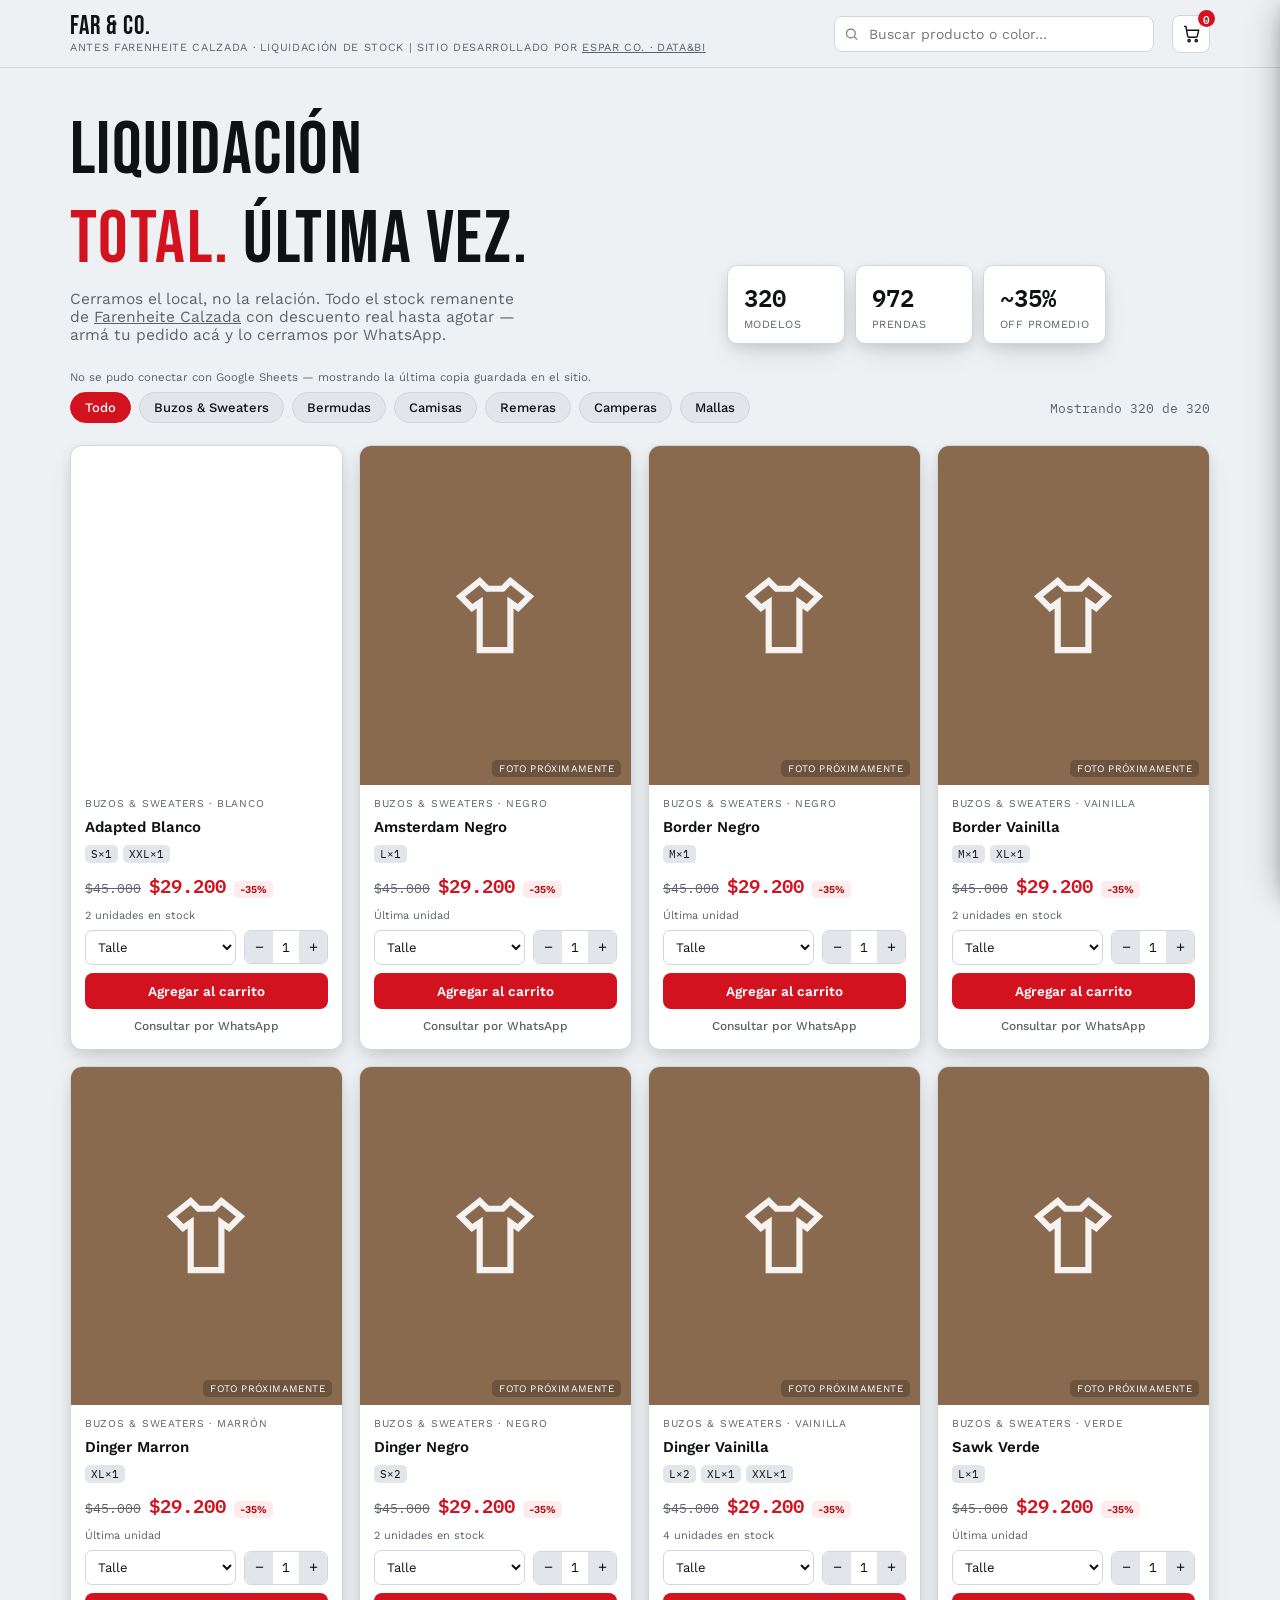
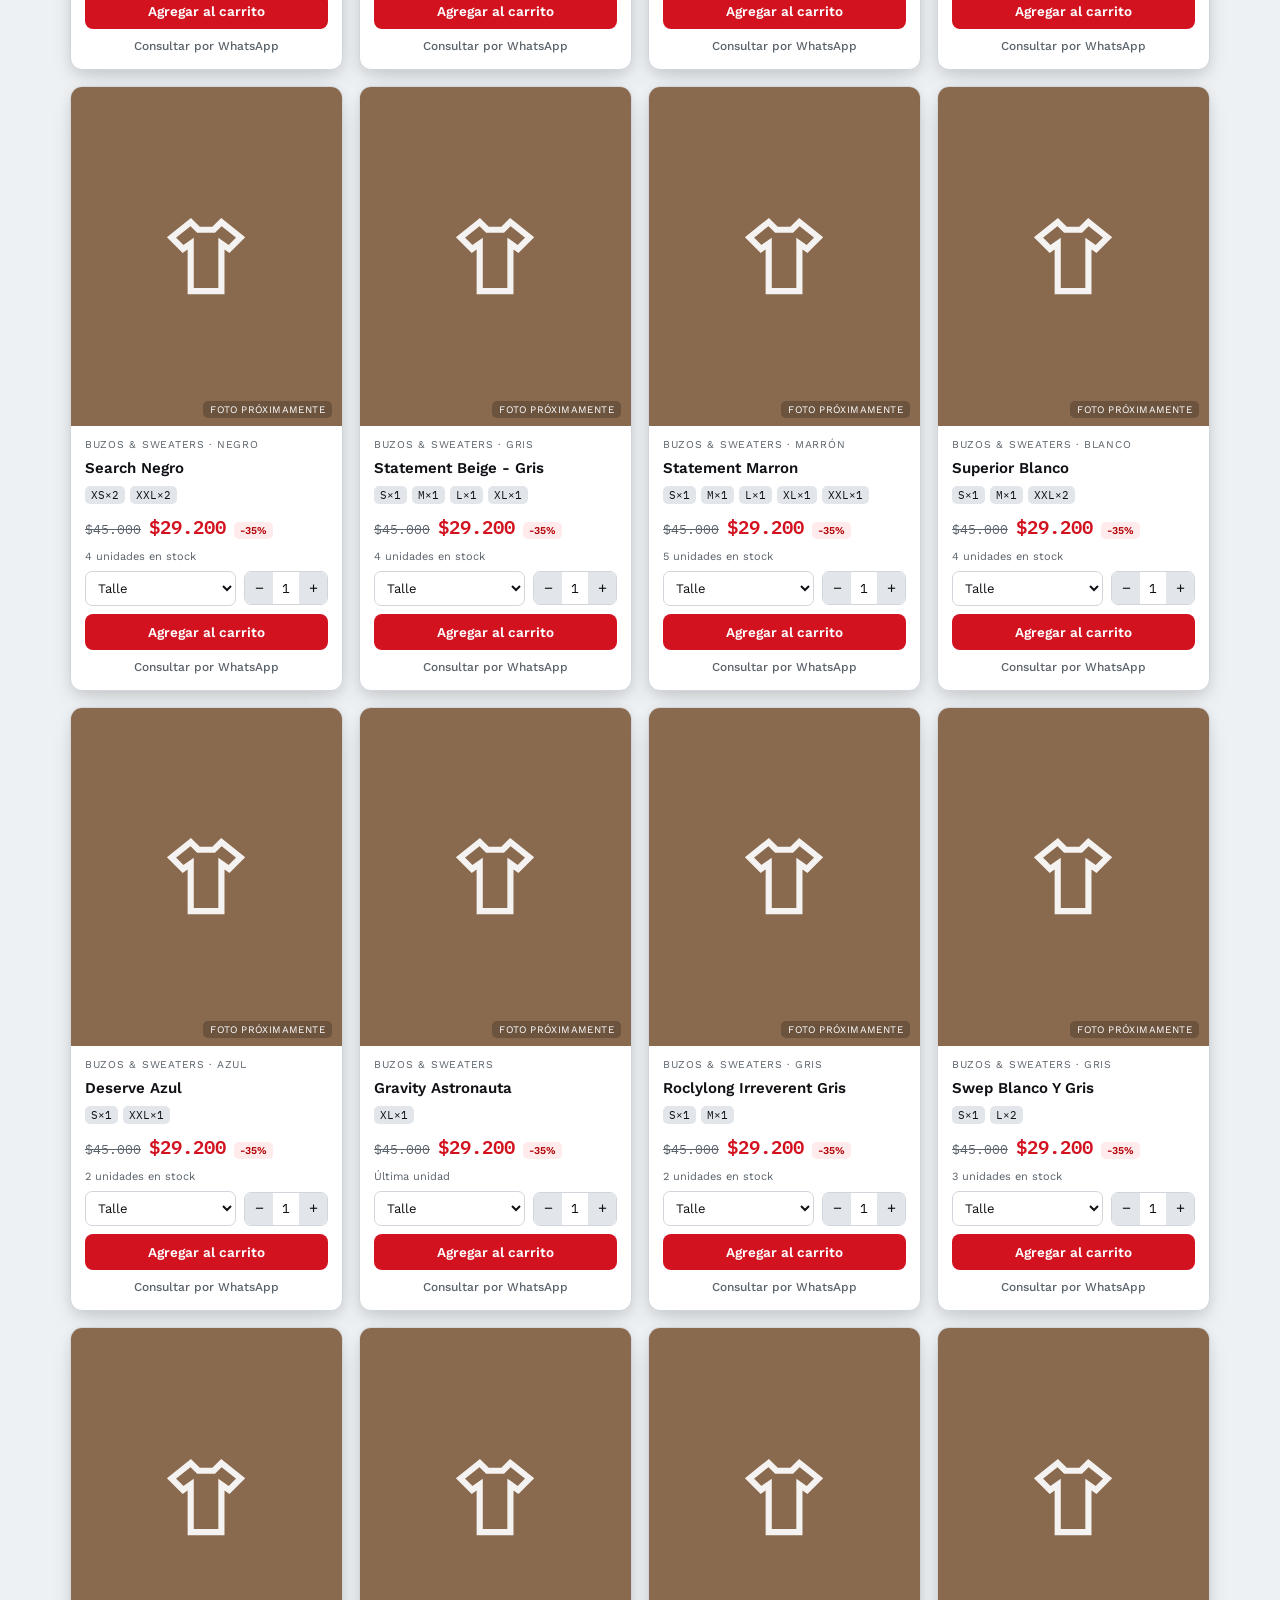
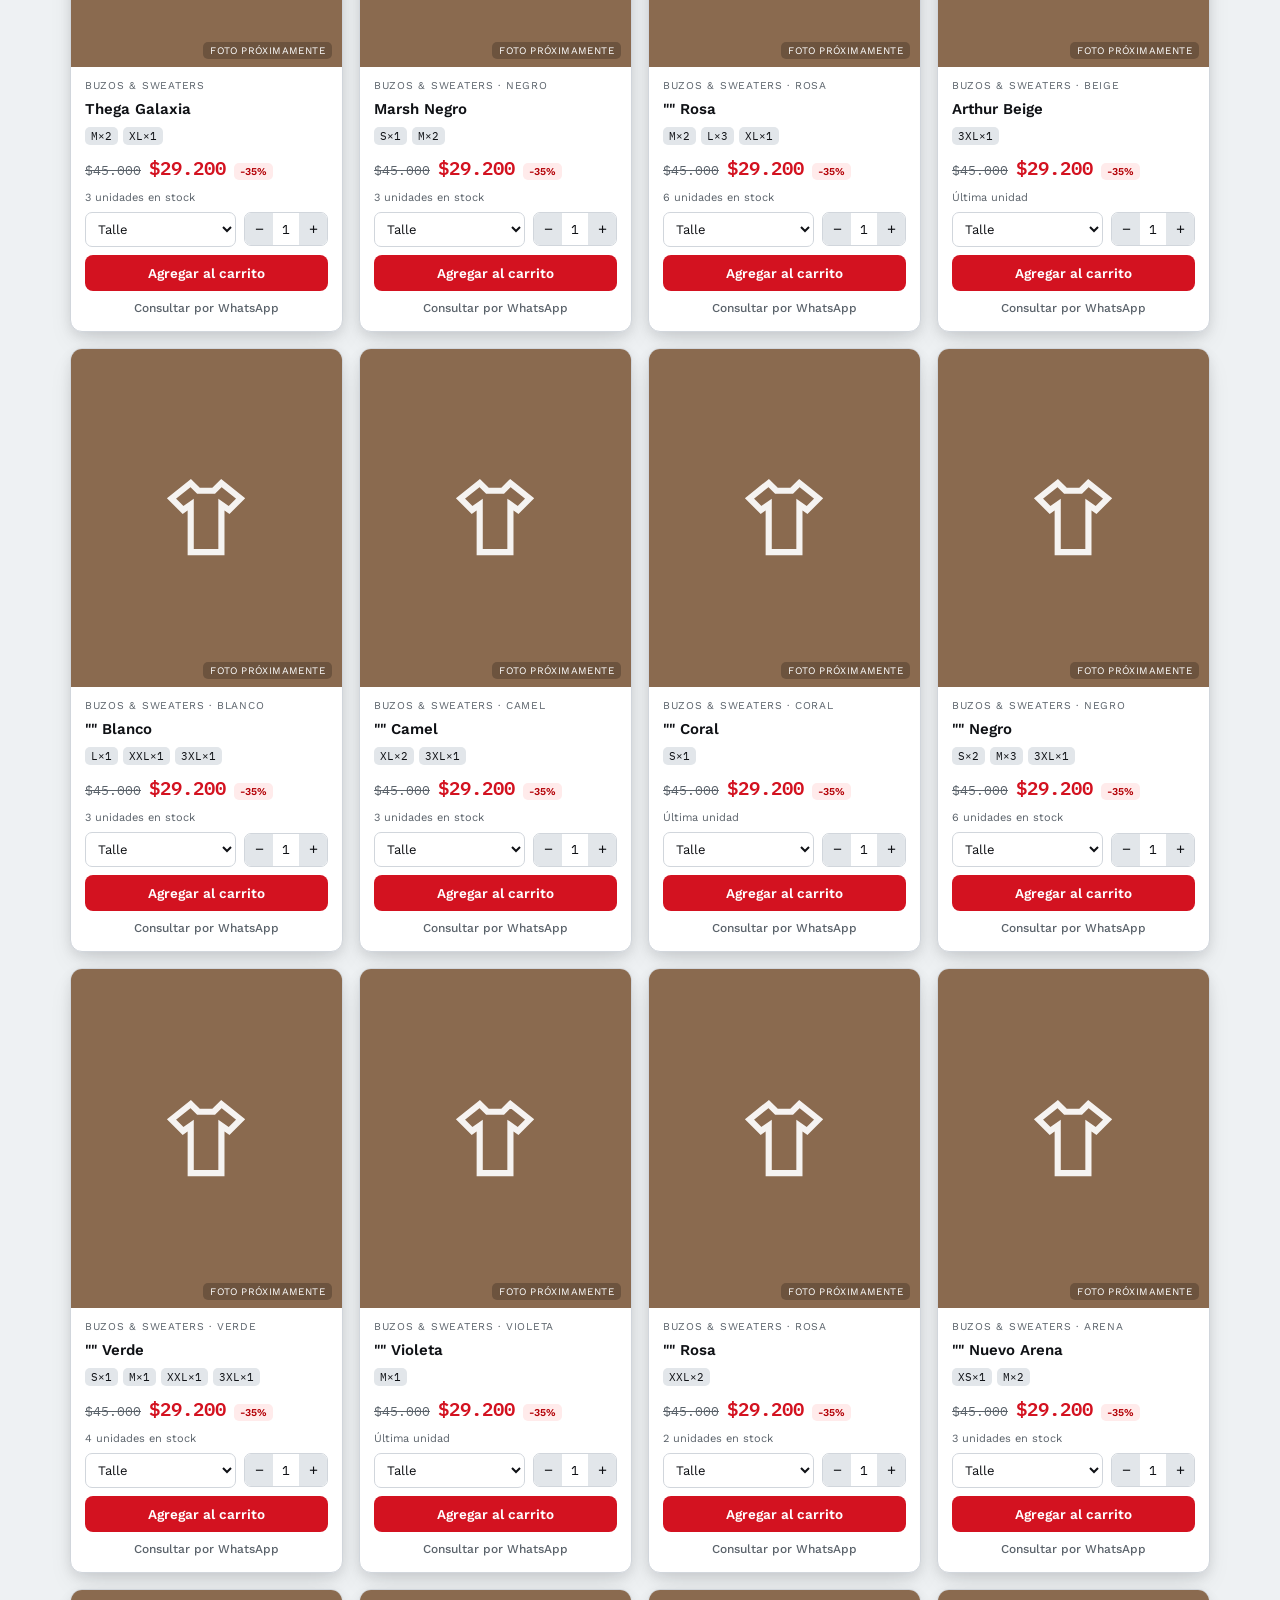
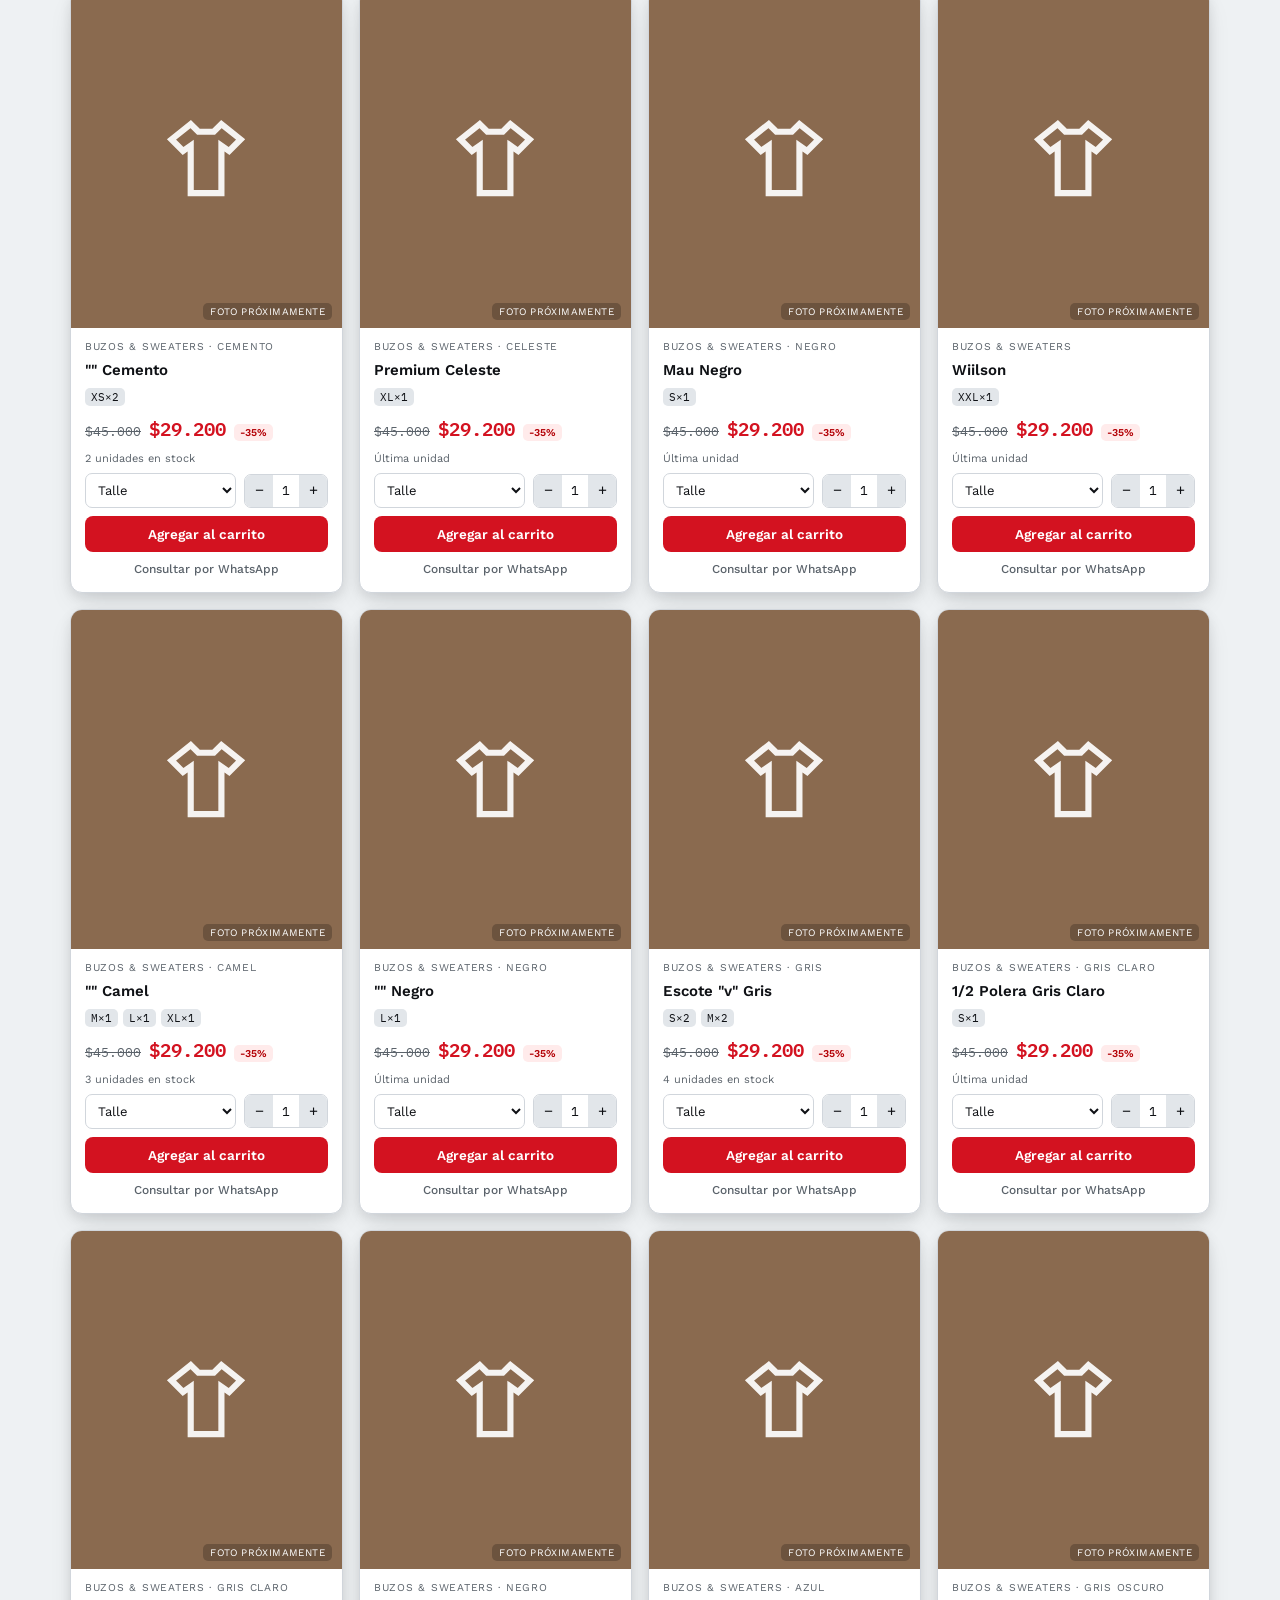
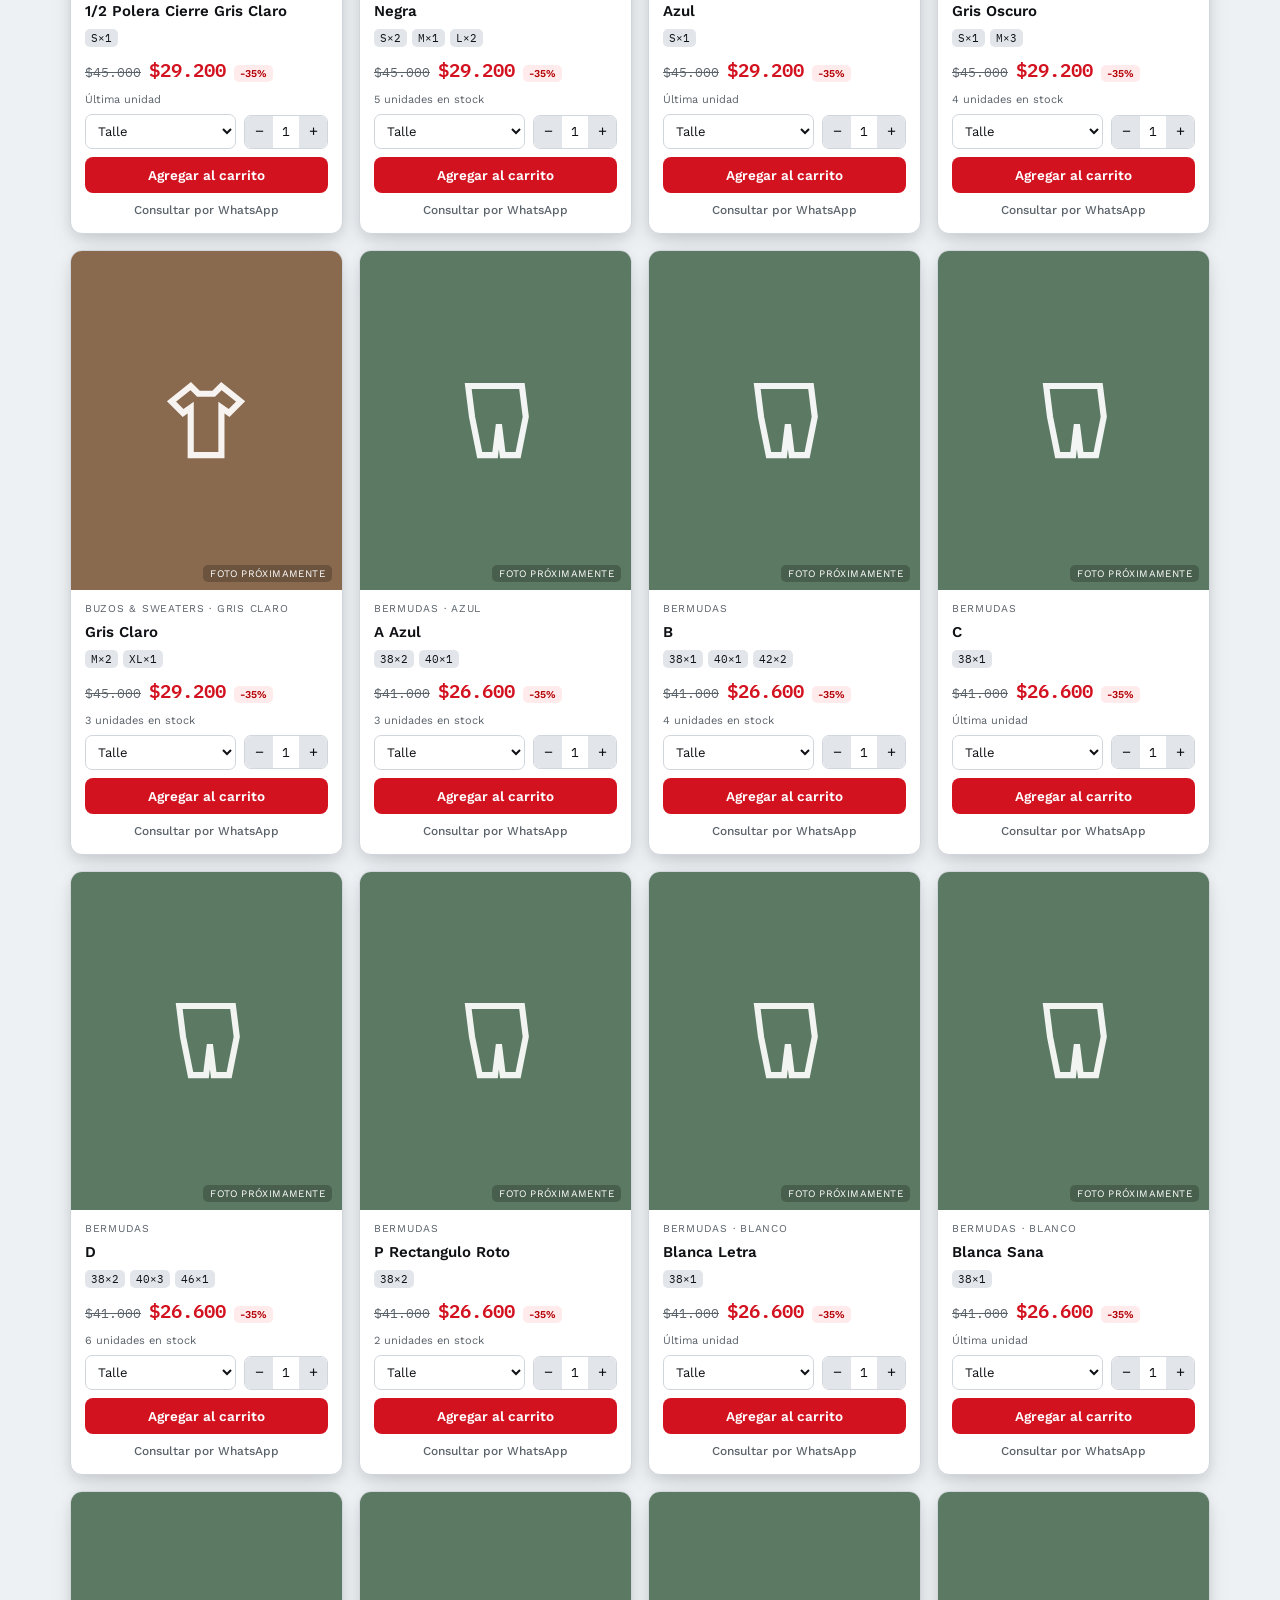
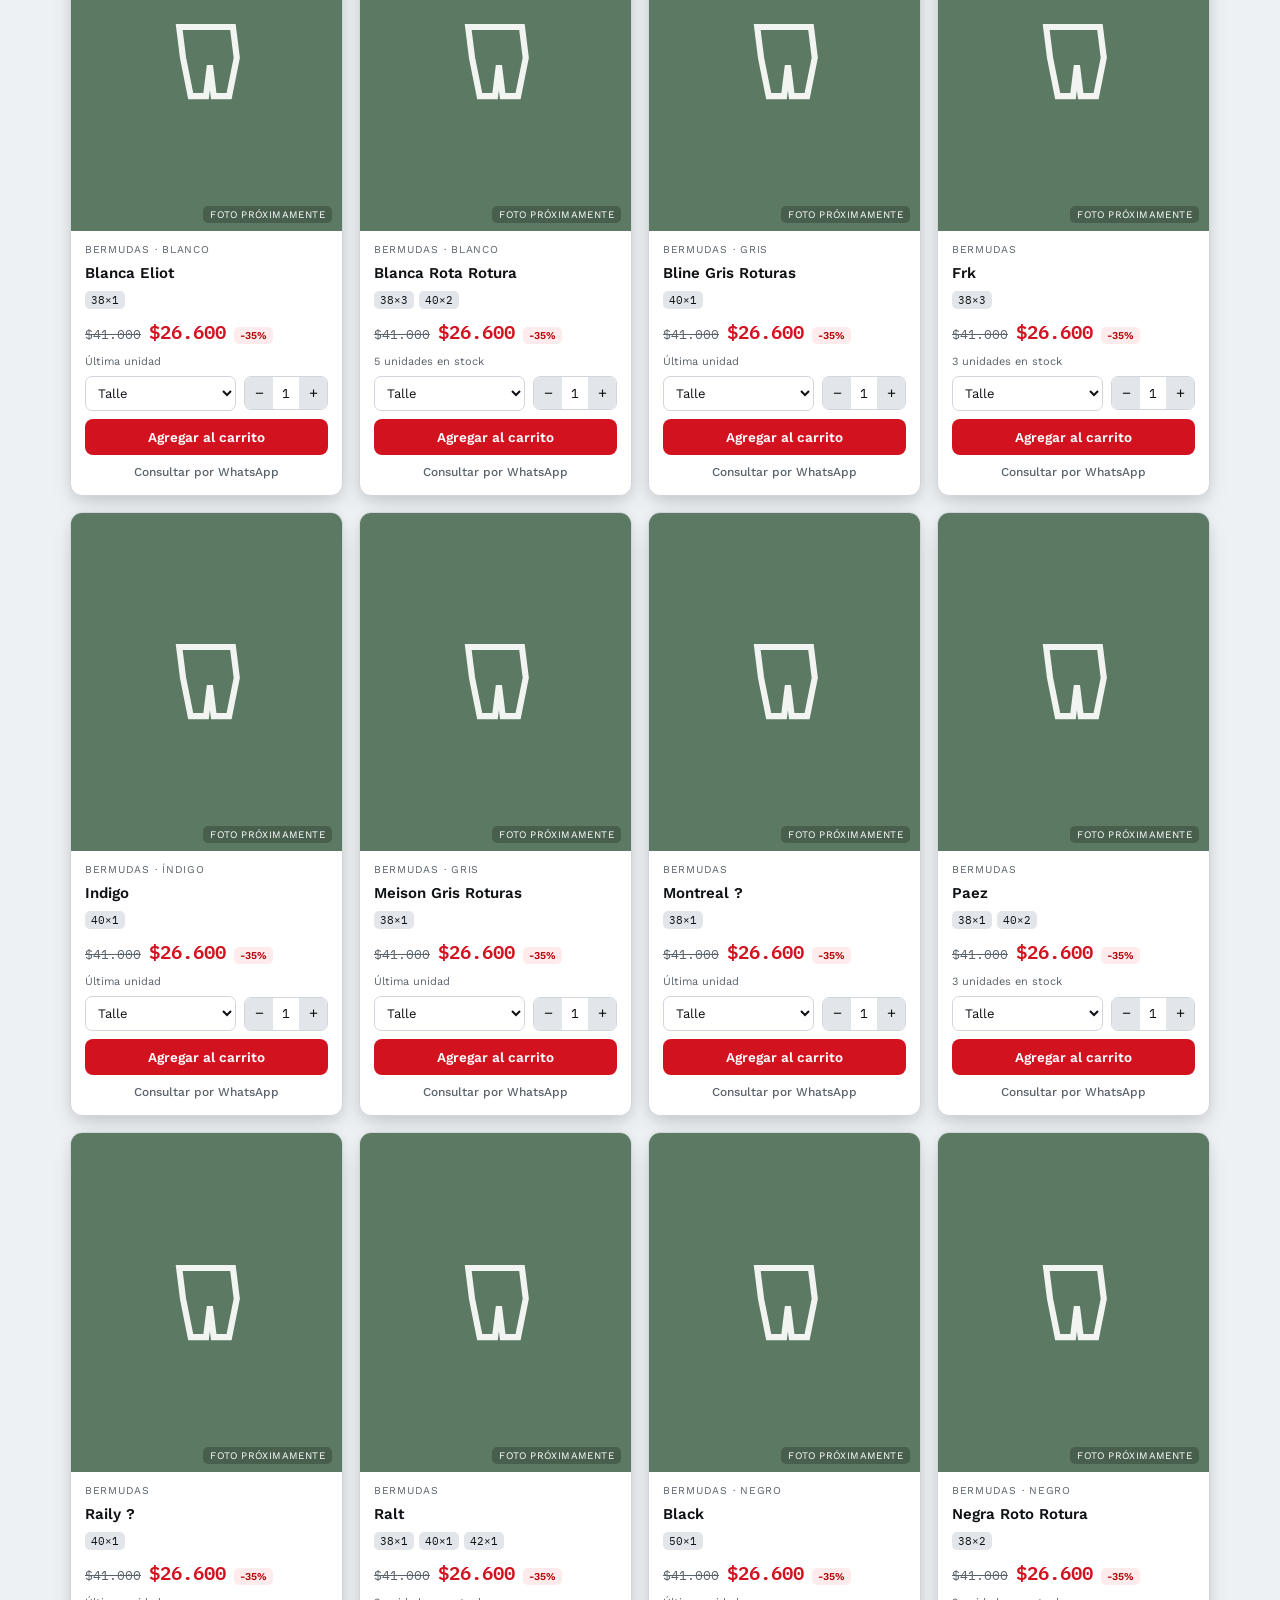
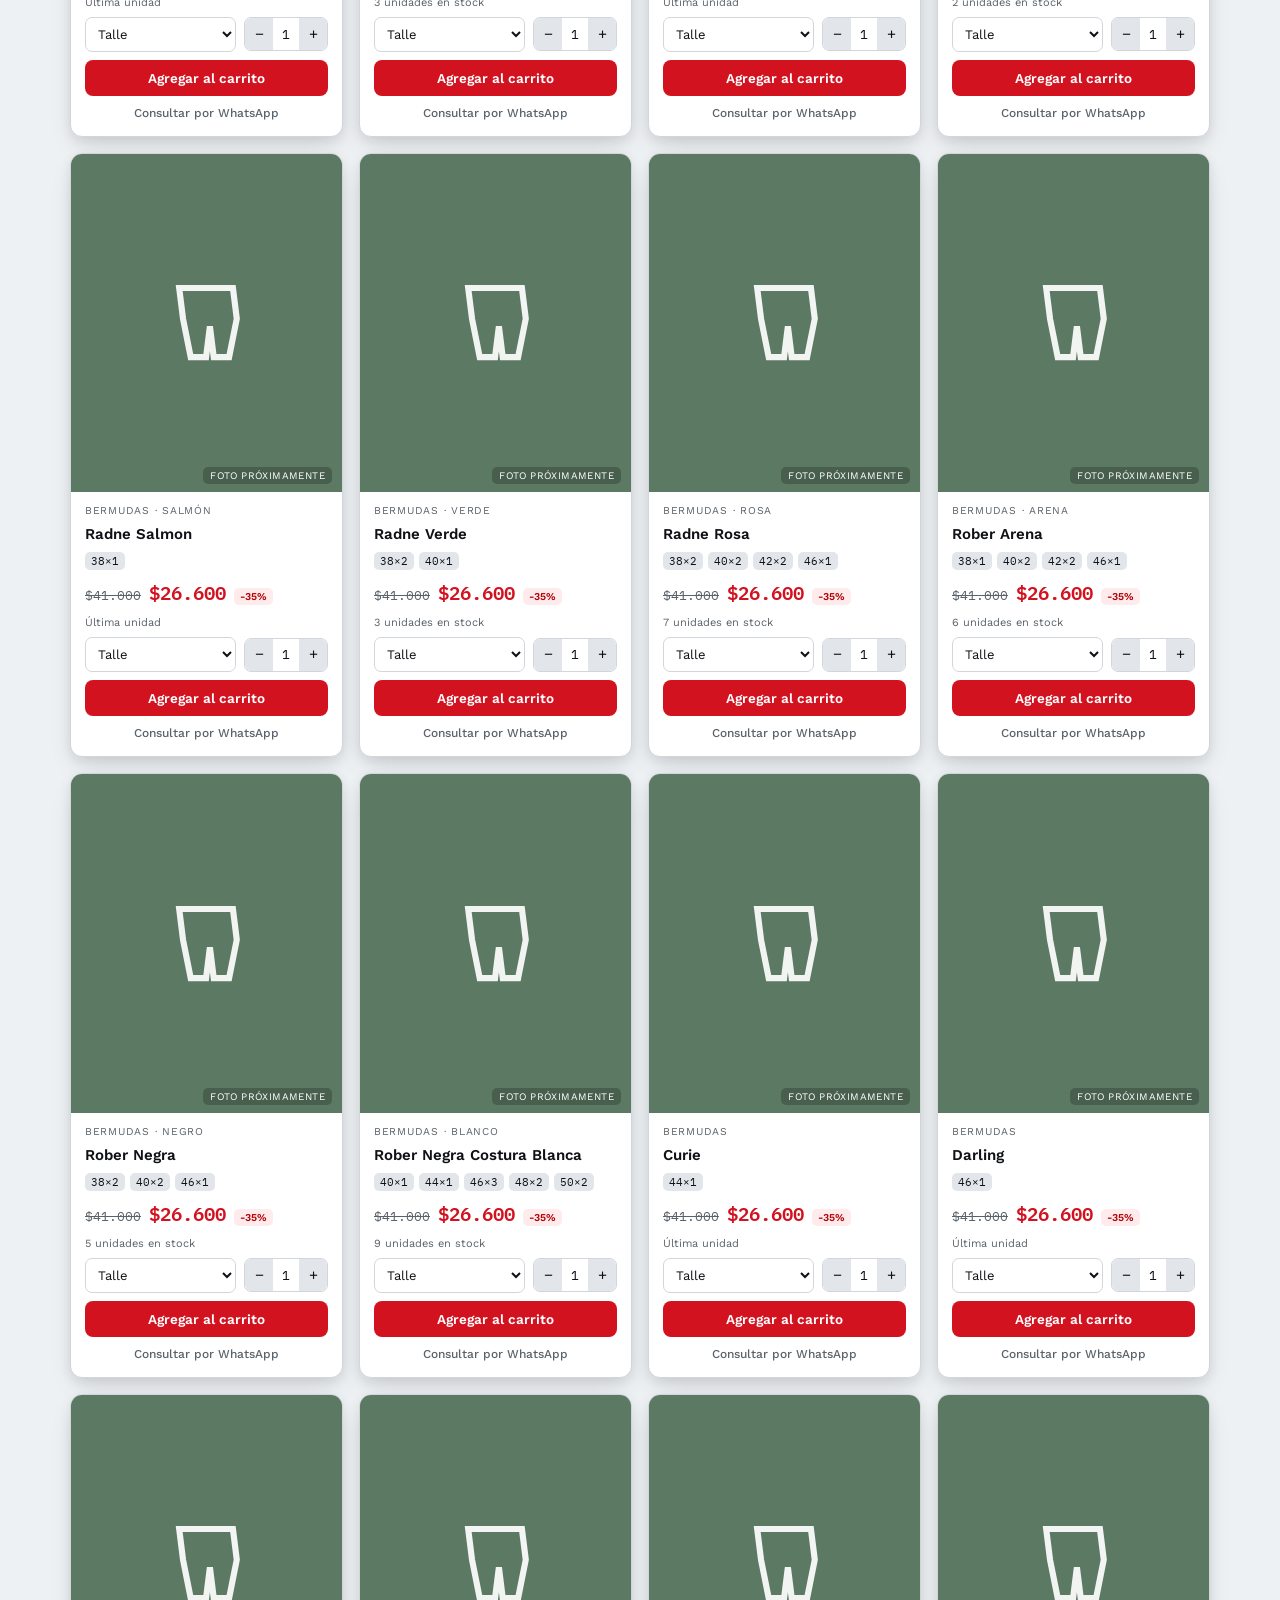
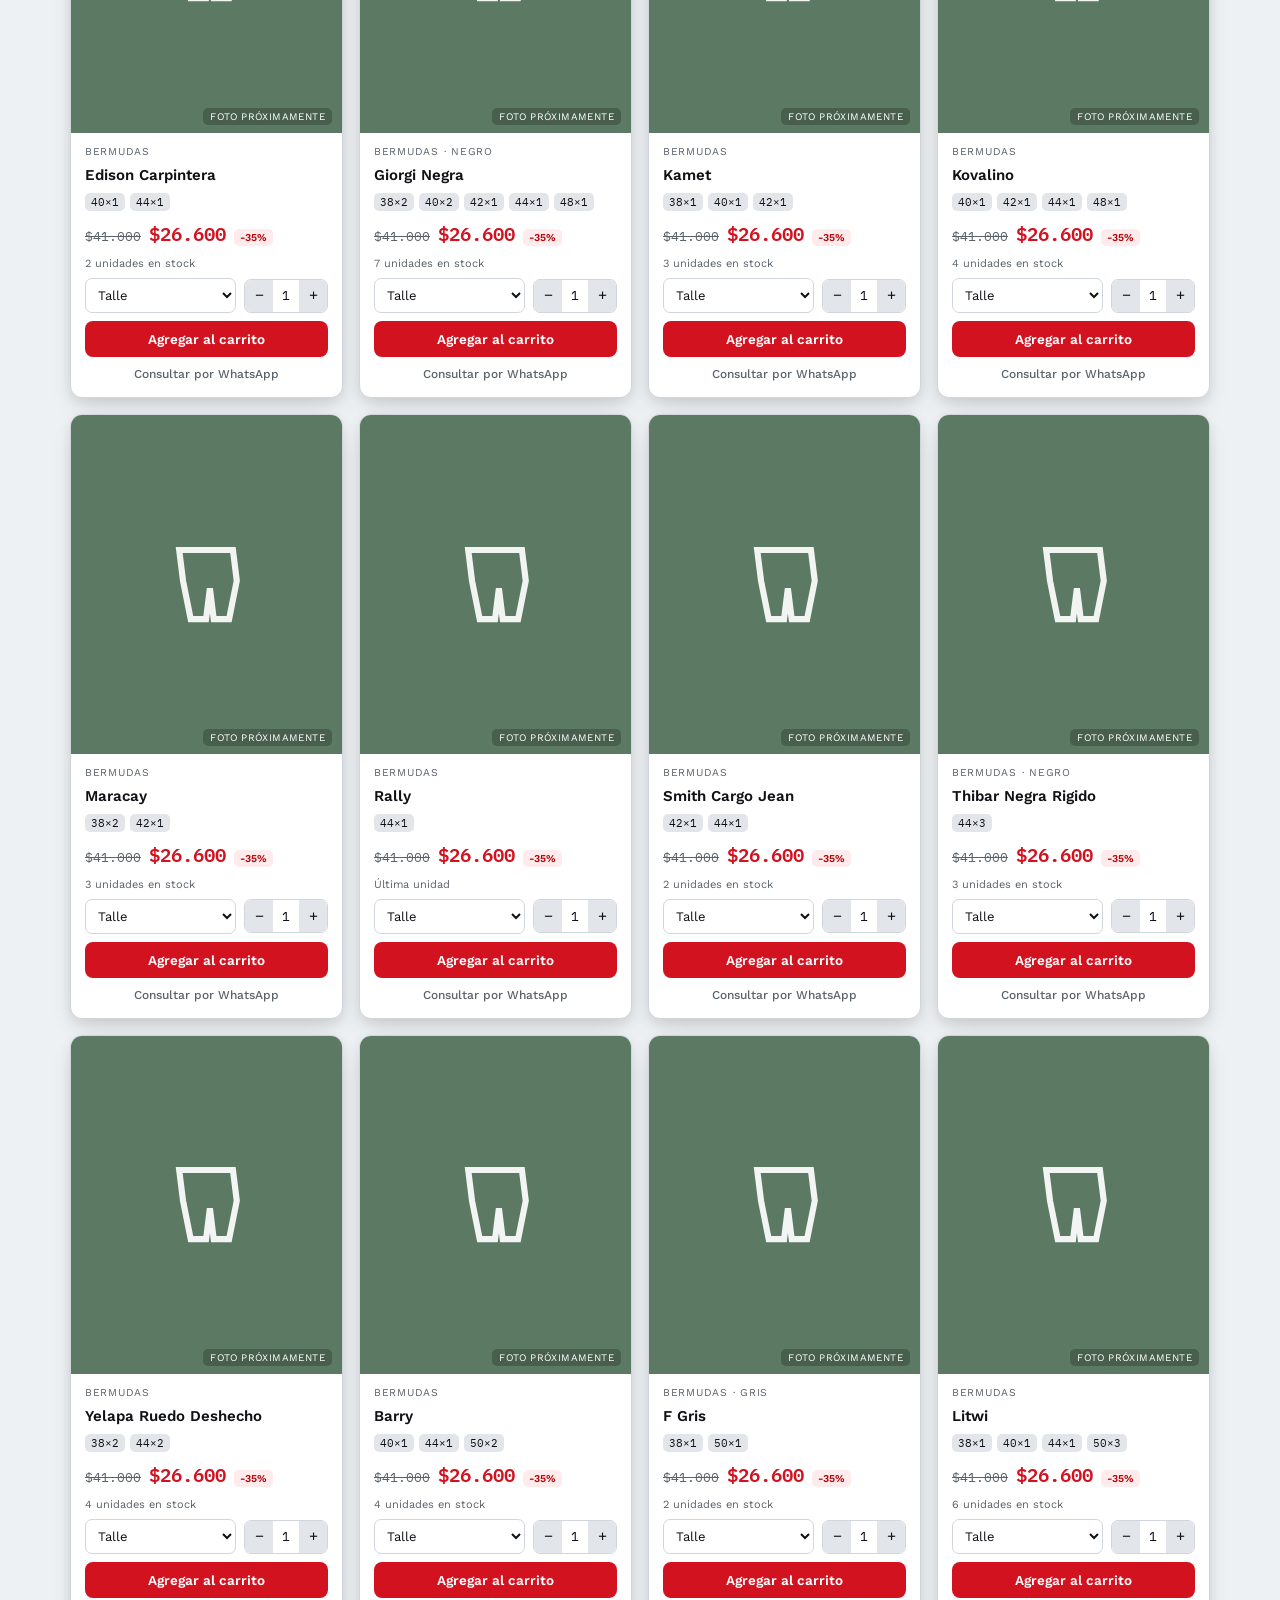
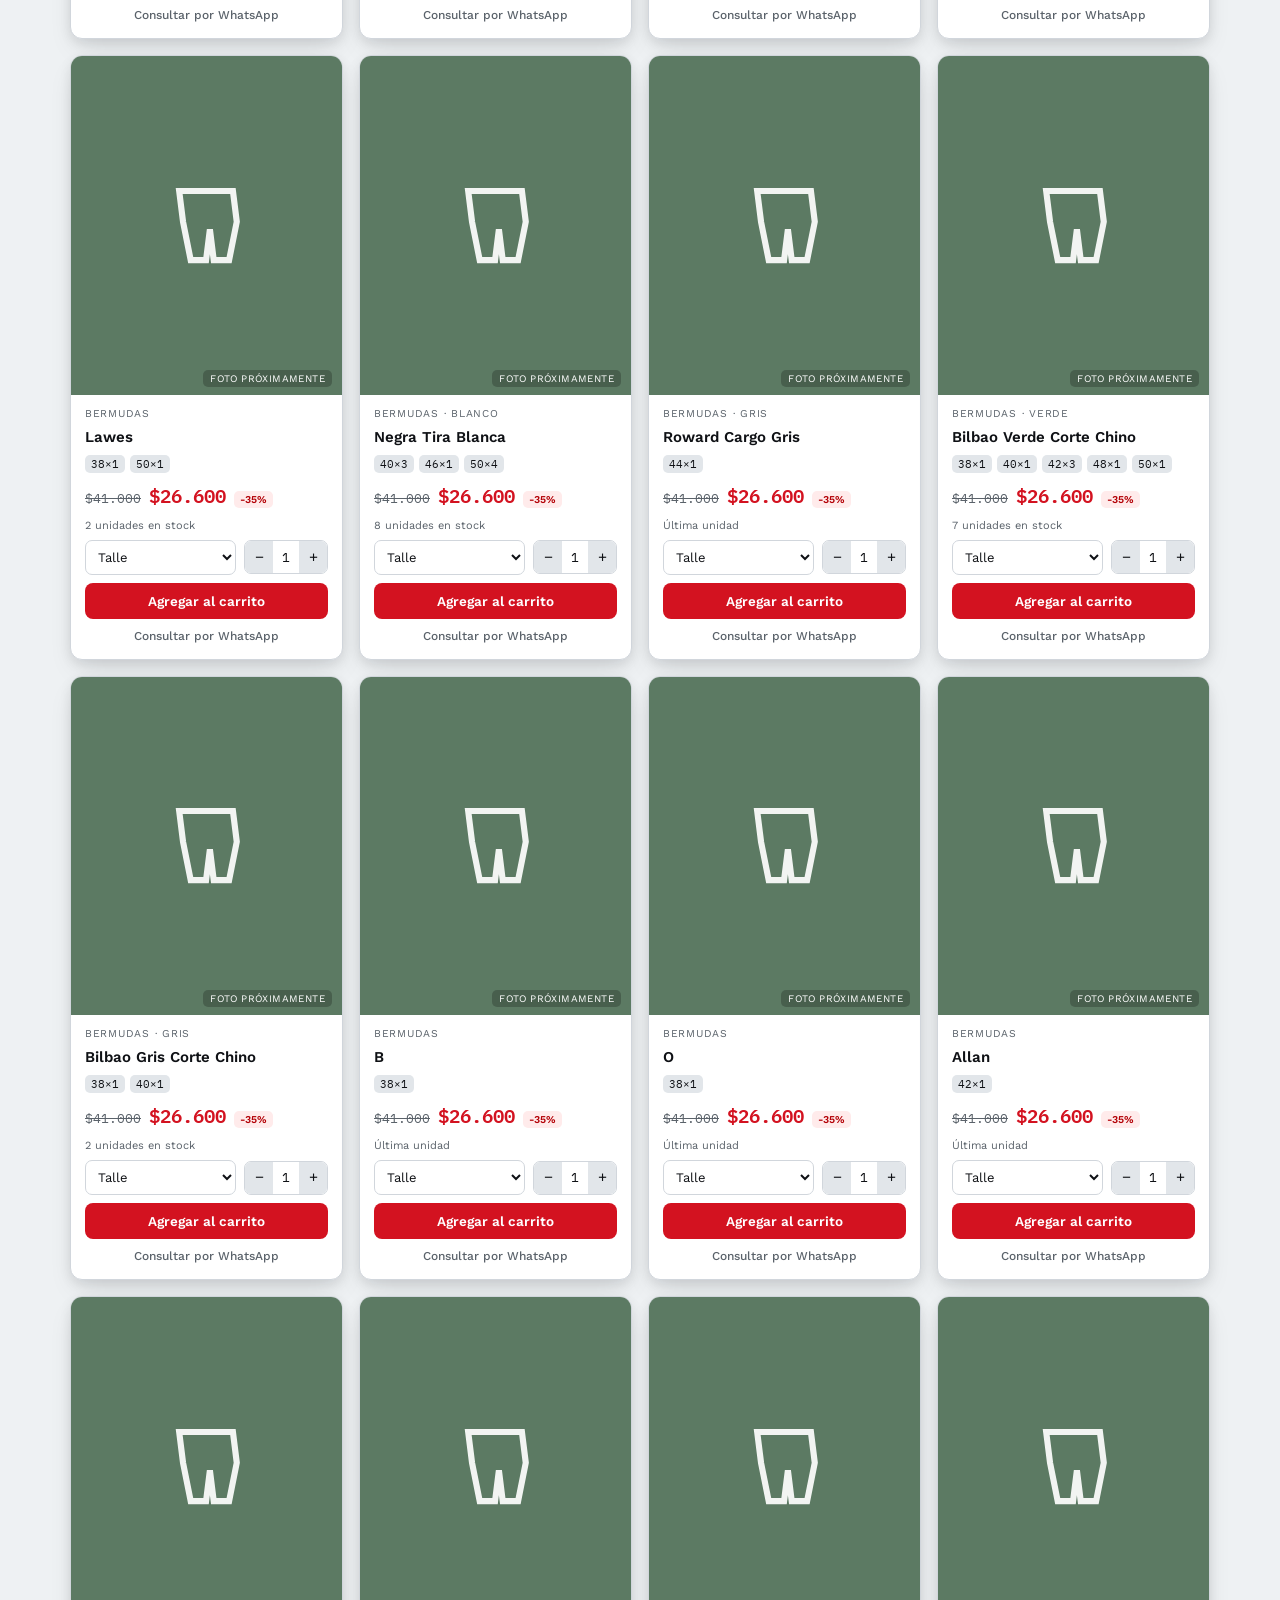
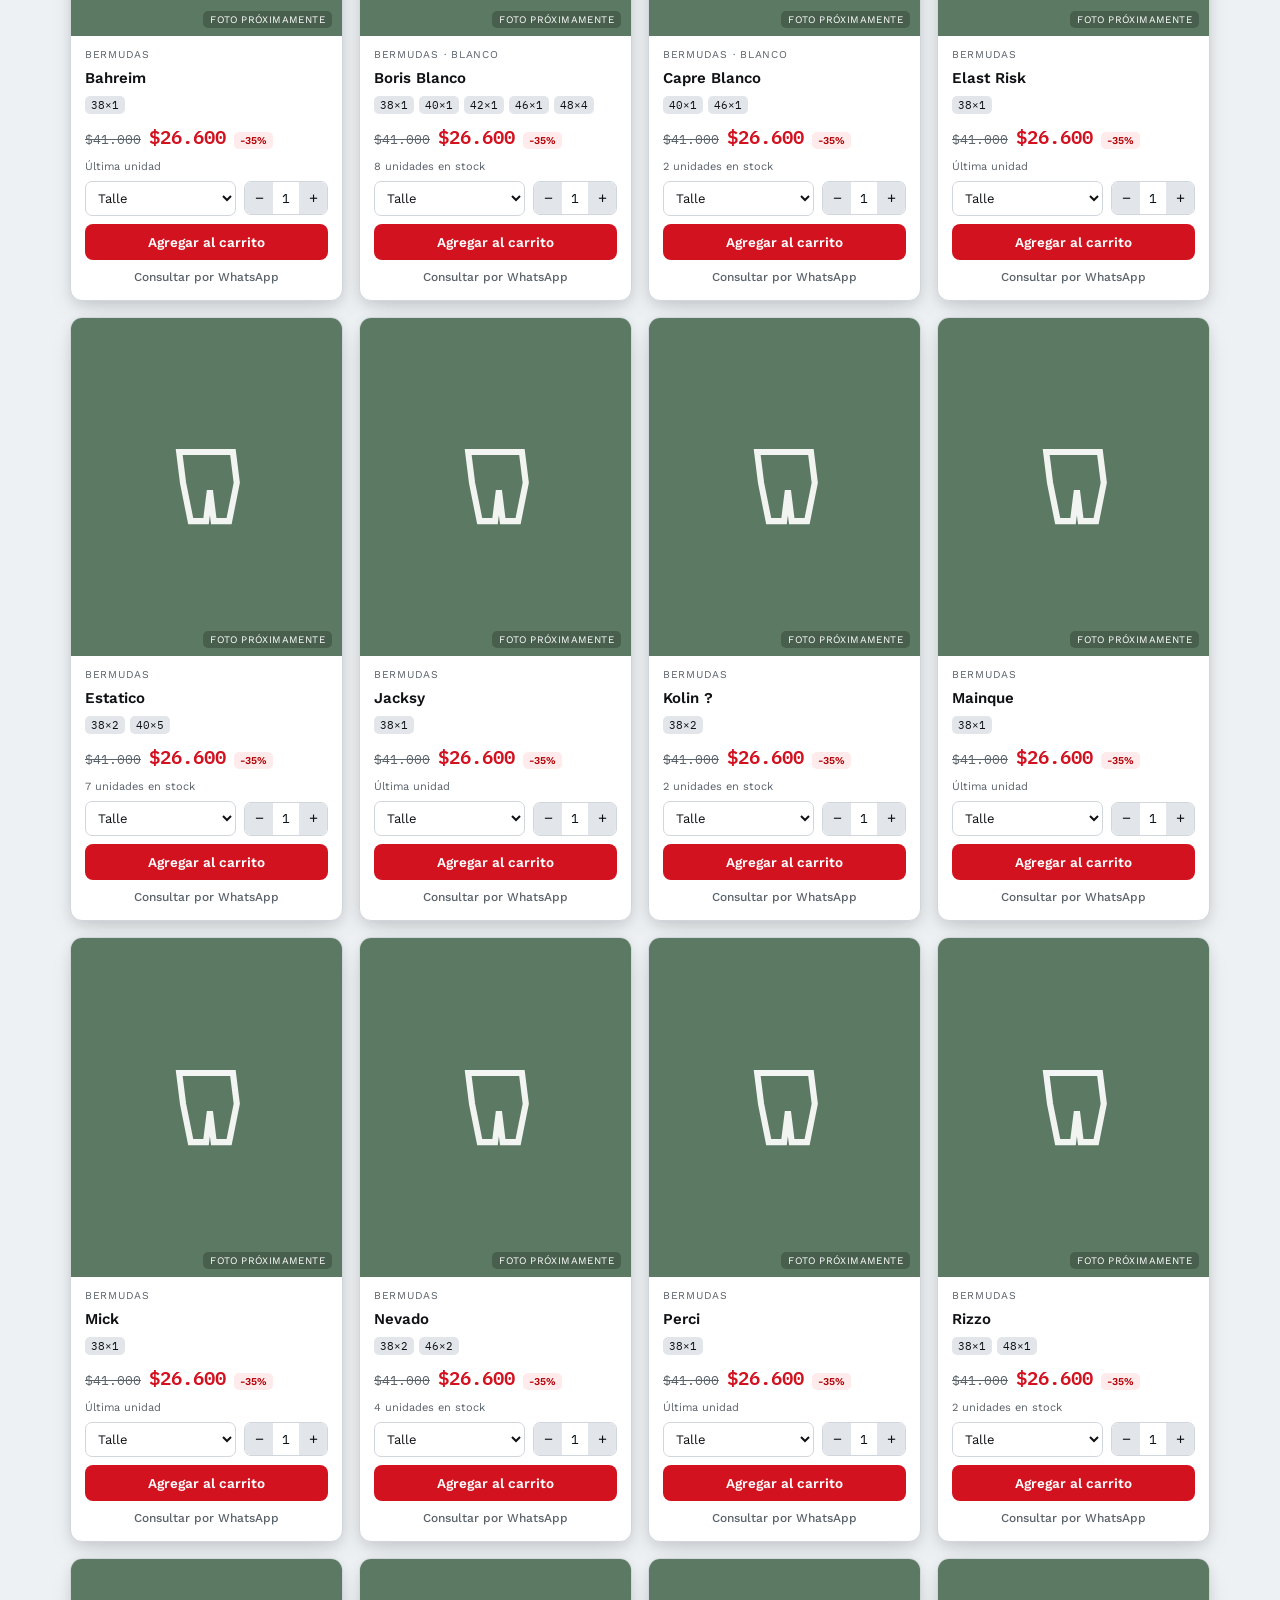
==== index.html @ 05cbe8bd "Update brand description in index.html" ====
<!doctype html>
<html lang="es">
<head>
<meta charset="UTF-8">
<meta name="viewport" content="width=device-width, initial-scale=1">
<title>Farenheite & Co. — Liquidación | Sitio desarrollado por <a href="https://esparco.com.ar" target="_blank" rel="noopener">Espar Co. — Data and Business Solutions</a></title>
<meta name="description" content="Catálogo de liquidación de stock ex Farenheite Calzada. Consultá por WhatsApp.">
<link rel="preconnect" href="https://fonts.googleapis.com">
<link rel="preconnect" href="https://fonts.gstatic.com" crossorigin>
<link href="https://fonts.googleapis.com/css2?family=Bebas+Neue&family=Work+Sans:wght@400;500;600;700&family=IBM+Plex+Mono:wght@400;500;600&display=swap" rel="stylesheet">
<link rel="stylesheet" href="styles.css">
</head>
<body>

<div class="topbar">
  <div class="topbar-inner">
    <div class="wordmark">
      <span class="brand">FAR &amp; CO.</span>
      <span class="sub">antes Farenheite Calzada · liquidación de stock | Sitio desarrollado por <a href="https://esparco.com.ar" target="_blank" rel="noopener">Espar Co. · Data&BI</a></span>
    </div>
    <div class="search">
      <svg width="15" height="15" viewBox="0 0 24 24" fill="none" stroke="currentColor" stroke-width="2"><circle cx="11" cy="11" r="7"/><line x1="21" y1="21" x2="16.65" y2="16.65"/></svg>
      <input id="searchInput" type="text" placeholder="Buscar producto o color…" autocomplete="off">
    </div>
    <button class="cart-btn" id="cartBtn" aria-label="Ver carrito" aria-haspopup="dialog">
      <svg width="19" height="19" viewBox="0 0 24 24" fill="none" stroke="currentColor" stroke-width="1.8"><circle cx="9" cy="21" r="1.4"/><circle cx="18" cy="21" r="1.4"/><path d="M2.5 3h2.4l2.2 12.1a2 2 0 0 0 2 1.6h8.3a2 2 0 0 0 2-1.6L21 8H6.2"/></svg>
      <span class="cart-count" id="cartCount" hidden>0</span>
    </button>
  </div>
</div>

<div class="hero">
  <div>
    <h1>Liquidación<br><span class="accent">total.</span> Última vez.</h1>
    <p>Cerramos el local, no la relación. Todo el stock remanente de <a href= "https://www.instagram.com/farenheite_calzada/">Farenheite Calzada</a> con descuento real hasta agotar — armá tu pedido acá y lo cerramos por WhatsApp.</p>
  </div>
  <div class="stat-row" id="statRow"></div>
</div>

<div class="filters" id="filterRow"></div>
<div class="submenu" id="submenu"></div>

<div class="grid" id="grid"></div>
<div class="empty" id="emptyState" style="display:none;">No encontramos productos con ese filtro. Probá con otra búsqueda o categoría.</div>

<footer>Far & Co. — ex Farenheite Calzada · <span id="ig">@farenheite_calzada</span> · Envío gratis a zona sur (Almirante Brown) en compras desde $100.000 · Precios y disponibilidad sujetos a stock real al momento de la consulta.</footer>

<div class="cart-overlay" id="cartOverlay"></div>
<aside class="cart-drawer" id="cartDrawer" role="dialog" aria-modal="true" aria-label="Carrito de compras">
  <div class="cart-header">
    <h2>Tu pedido<span class="cart-header-count" id="cartHeaderCount" hidden></span></h2>
    <button class="cart-close" id="cartClose" aria-label="Cerrar carrito">
      <svg width="18" height="18" viewBox="0 0 24 24" fill="none" stroke="currentColor" stroke-width="2"><line x1="5" y1="5" x2="19" y2="19"/><line x1="19" y1="5" x2="5" y2="19"/></svg>
    </button>
  </div>

  <div class="cart-body" id="cartBody">
    <div class="cart-empty" id="cartEmptyMsg">
      <svg width="38" height="38" viewBox="0 0 24 24" fill="none" stroke="currentColor" stroke-width="1.4"><circle cx="9" cy="21" r="1.4"/><circle cx="18" cy="21" r="1.4"/><path d="M2.5 3h2.4l2.2 12.1a2 2 0 0 0 2 1.6h8.3a2 2 0 0 0 2-1.6L21 8H6.2"/></svg>
      <p>Todavía no agregaste productos.<br>Elegí un talle en cualquier prenda y tocá "Agregar al carrito".</p>
    </div>
    <div class="cart-items" id="cartItems"></div>

    <div class="cart-ship" id="cartShipSection" hidden>
      <h3><svg width="15" height="15" viewBox="0 0 24 24" fill="none" stroke="currentColor" stroke-width="1.8"><path d="M3 7h11v9H3z"/><path d="M14 10h4l3 3v3h-7z"/><circle cx="7" cy="18" r="1.6"/><circle cx="17.5" cy="18" r="1.6"/></svg> Datos de envío</h3>
      <label class="cart-field">
        <span>Nombre y apellido</span>
        <input type="text" id="shipNombre" placeholder="Ej: Juana Pérez" autocomplete="name">
      </label>
      <label class="cart-field">
        <span>Teléfono de contacto</span>
        <input type="tel" id="shipTelefono" placeholder="Ej: 11 2233-4455" autocomplete="tel">
      </label>
      <label class="cart-field">
        <span>Calle y número</span>
        <input type="text" id="shipDireccion" placeholder="Ej: Av. Rivadavia 1234" autocomplete="street-address">
      </label>
      <label class="cart-field">
        <span>Localidad</span>
        <select id="shipLocalidad"></select>
      </label>
      <div class="ship-result" id="shipResult"></div>
    </div>
  </div>

  <div class="cart-footer" id="cartFooter" hidden>
    <div class="cart-totals">
      <div class="cart-total-row"><span>Subtotal</span><span id="cartSubtotal">$0</span></div>
      <div class="cart-total-row"><span>Envío</span><span id="cartShippingLine">A calcular</span></div>
      <div class="cart-total-row cart-total-final"><span>Total</span><span id="cartTotal">$0</span></div>
    </div>
    <p class="ship-disclaimer">Envío estimado según zona — el total final se confirma por WhatsApp antes de despachar.</p>
    <a class="wa-btn wa-btn-checkout" id="checkoutBtn" href="#" target="_blank" rel="noopener">
      <svg width="16" height="16" viewBox="0 0 32 32" fill="currentColor"><path d="M16.02 3C9.4 3 4.02 8.38 4.02 15c0 2.2.58 4.27 1.6 6.06L4 29l8.16-1.56A11.9 11.9 0 0 0 16.02 27C22.64 27 28 21.62 28 15S22.64 3 16.02 3Zm6.98 16.6c-.3.85-1.5 1.56-2.46 1.76-.66.14-1.5.25-4.36-.94-3.65-1.5-6-5.2-6.18-5.44-.18-.24-1.47-1.96-1.47-3.74 0-1.78.92-2.65 1.26-3.02.3-.33.66-.4.88-.4.22 0 .44 0 .63.01.2.01.47-.08.74.56.3.7 1 2.42 1.08 2.6.08.18.14.4.03.64-.1.24-.16.4-.32.6-.16.2-.34.45-.48.6-.16.18-.33.37-.14.7.18.33.82 1.36 1.77 2.2 1.22 1.08 2.24 1.42 2.58 1.58.34.16.53.14.73-.08.2-.22.85-1 1.08-1.34.22-.34.44-.28.74-.17.3.1 1.9.9 2.22 1.06.32.16.53.24.6.38.08.14.08.8-.22 1.64Z"/></svg>
      Finalizar pedido por WhatsApp
    </a>
  </div>
</aside>

<script src="products.fallback.js"></script>
<script src="app.js"></script>
</body>
</html>
---- styles.css ----
:root {
  /* Fondos y Superficies (Gris metálico muy claro / Blanco) */
  --bg: #eef1f3;              /* Fondo gris metálico claro y limpio */
  --surface: #ffffff;        /* Tarjetas en blanco para máximo contraste */
  --ink: #0f1115;            /* Texto en negro casi puro */
  --muted: #5a626a;          /* Texto secundario gris metálico medio */
  --line: #d1d6dc;           /* Bordes sutiles metálicos */

  /* Identidad & Botones (Rojo Farenheite) */
  --accent: #d31220;         /* Rojo Farenheite potente para comprar/consultar */
  --accent-ink: #ffffff;     /* Texto blanco sobre el rojo */

  /* Urgencia y Ofertas (Rojo Intenso / Destacado) */
  --urgency: #b30006;        /* Etiquetas de % OFF y Liquidación */
  --urgency-bg: #ffebeb;     /* Fondo suave para contrastar ofertas */

  /* Elementos secundarios */
  --chip-bg: #e2e6ea;        /* Filtros/categorías en gris acero */
  --shadow: 0 4px 12px rgba(15, 17, 21, 0.08), 0 12px 28px -8px rgba(15, 17, 21, 0.15);
}

/* MODO OSCURO (Estilo Farenheite Night / Urbano) */
@media (prefers-color-scheme: dark) {
  :root:not([data-theme="light"]) {
    --bg: #0b0d0e;           /* Negro carbón de fondo */
    --surface: #16191d;      /* Tarjetas en gris oscuro metálico */
    --ink: #f0f3f5;          /* Texto principal blanco brillante */
    --muted: #8b95a0;        /* Texto secundario gris frío */
    --line: #292f36;         /* Divisores metálicos oscuros */

    --accent: #e51d2c;       /* Rojo neón para resaltar en la oscuridad */
    --accent-ink: #ffffff;

    --urgency: #ff4d4d;
    --urgency-bg: #321013;   /* Fondo oscuro para etiquetas de oferta */

    --chip-bg: #21262d;      /* Filtros en gris acero oscuro */
    --shadow: 0 4px 16px rgba(0, 0, 0, 0.5);
  }
}

:root[data-theme="dark"] {
  --bg: #0b0d0e;
  --surface: #16191d;
  --ink: #f0f3f5;
  --muted: #8b95a0;
  --line: #292f36;

  --accent: #e51d2c;
  --accent-ink: #ffffff;

  --urgency: #ff4d4d;
  --urgency-bg: #321013;

  --chip-bg: #21262d;
  --shadow: 0 4px 16px rgba(0, 0, 0, 0.5);
}

*{box-sizing:border-box;}
html,body{margin:0;padding:0;}
body{
  background:var(--bg);
  color:var(--ink);
  font-family:'Work Sans', -apple-system, BlinkMacSystemFont, sans-serif;
  -webkit-font-smoothing:antialiased;
}
h1,h2,h3,.display{
  font-family:'Bebas Neue', 'Arial Narrow', sans-serif;
  letter-spacing:0.02em;
  text-wrap:balance;
  font-weight:400;
}
.mono{
  font-family:'IBM Plex Mono', ui-monospace, monospace;
  font-variant-numeric:tabular-nums;
}
a{color:inherit;}
button{font-family:inherit;}

/* ---------- top bar ---------- */
.topbar{
  position:sticky; top:0; z-index:20;
  background:var(--bg);
  border-bottom:1px solid var(--line);
  backdrop-filter: blur(6px);
}
.topbar-inner{
  max-width:1180px; margin:0 auto;
  padding:14px 20px;
  display:flex; align-items:center; gap:18px; flex-wrap:wrap;
}
.wordmark{
  display:flex; flex-direction:column; line-height:1; margin-right:auto;
}
.wordmark .brand{
  font-family:'Bebas Neue', sans-serif;
  font-size:26px; letter-spacing:0.04em;
}
.wordmark .sub{
  font-size:11px; color:var(--muted); letter-spacing:0.06em; text-transform:uppercase;
  margin-top:2px;
}
.search{
  flex:1 1 220px; max-width:320px;
  position:relative;
}
.search input{
  width:100%;
  background:var(--surface);
  border:1px solid var(--line);
  color:var(--ink);
  border-radius:8px;
  padding:9px 12px 9px 34px;
  font-size:14px;
  font-family:inherit;
}
.search input:focus{outline:2px solid var(--accent); outline-offset:1px;}
.search svg{position:absolute; left:10px; top:50%; transform:translateY(-50%); opacity:0.55;}

/* ---------- botón carrito ---------- */
.cart-btn{
  position:relative;
  display:flex; align-items:center; justify-content:center;
  width:38px; height:38px; flex:none;
  background:var(--surface);
  border:1px solid var(--line);
  border-radius:8px;
  color:var(--ink);
  cursor:pointer;
  transition:border-color 0.15s;
}
.cart-btn:hover{border-color:var(--accent);}
.cart-btn:focus-visible{outline:2px solid var(--accent); outline-offset:2px;}
.cart-count{
  position:absolute; top:-6px; right:-6px;
  background:var(--accent); color:var(--accent-ink);
  font-family:'IBM Plex Mono', monospace;
  font-size:10.5px; font-weight:600;
  min-width:17px; height:17px;
  border-radius:999px;
  display:flex; align-items:center; justify-content:center;
  padding:0 3px;
}

/* ---------- hero ---------- */
.hero{
  max-width:1180px; margin:0 auto;
  padding:38px 20px 26px;
  display:grid; grid-template-columns: 1.3fr 1fr; gap:28px; align-items:end;
}
@media (max-width:760px){ .hero{grid-template-columns:1fr; gap:18px;} }
.hero h1{
  font-size:clamp(40px, 7vw, 74px);
  margin:0 0 6px;
}
.hero h1 .accent{color:var(--accent);}
.hero p{
  color:var(--muted); font-size:15.5px; max-width:46ch; margin:0;
}
.stat-row{
  display:flex; gap:10px; flex-wrap:wrap;
}
.stat{
  background:var(--surface);
  border:1px solid var(--line);
  border-radius:10px;
  padding:12px 16px;
  box-shadow:var(--shadow);
  min-width:118px;
}
.stat .num{
  font-family:'IBM Plex Mono', monospace;
  font-size:24px; font-weight:600;
}
.stat .lbl{
  font-size:11px; color:var(--muted); text-transform:uppercase; letter-spacing:0.05em; margin-top:2px;
}

/* ---------- filters ---------- */
.filters{
  max-width:1180px; margin:0 auto;
  padding:0 20px 18px;
  display:flex; gap:8px; flex-wrap:wrap; align-items:center;
}
.chip{
  border:1px solid var(--line);
  background:var(--chip-bg);
  color:var(--ink);
  border-radius:999px;
  padding:7px 14px;
  font-size:13px; font-weight:500;
  cursor:pointer;
  transition:background 0.15s, color 0.15s, border-color 0.15s;
}
.chip:hover{border-color:var(--accent);}
.chip.active{
  background:var(--accent); color:var(--accent-ink); border-color:var(--accent);
}
.chip:focus-visible{outline:2px solid var(--accent); outline-offset:2px;}
.count{
  margin-left:auto; font-size:12.5px; color:var(--muted);
  font-family:'IBM Plex Mono', monospace;
}

/* ---------- submenú (talle / color) ---------- */
.submenu{
  max-width:1180px; margin:0 auto;
  padding:0 20px 18px;
  display:flex; flex-direction:column; gap:10px;
}
.submenu[hidden]{display:none;}
.submenu-row{
  display:flex; align-items:center; gap:10px; flex-wrap:wrap;
}
.submenu-label{
  font-size:11px; text-transform:uppercase; letter-spacing:0.06em;
  color:var(--muted); font-weight:600; flex:none; min-width:44px;
}
.submenu-chips{
  display:flex; gap:6px; flex-wrap:wrap;
}
.chip-sm{
  padding:5px 11px; font-size:12px;
}

/* ---------- grid ---------- */
.grid{
  max-width:1180px; margin:0 auto;
  padding:4px 20px 60px;
  display:grid;
  grid-template-columns:repeat(auto-fill, minmax(236px, 1fr));
  gap:16px;
}
.card{
  background:var(--surface);
  border:1px solid var(--line);
  border-radius:12px;
  overflow:hidden;
  display:flex; flex-direction:column;
  box-shadow:var(--shadow);
}
.swatch{
  aspect-ratio:4/5;
  display:flex; align-items:center; justify-content:center;
  position:relative;
  overflow:hidden;
  color:var(--accent-ink);
}
.swatch .layer{
  position:absolute; inset:0;
  display:flex; align-items:center; justify-content:center;
  background-size:cover; background-position:center;
  transition:opacity 0.32s ease, transform 0.32s ease;
}
.swatch .layer.alt{ opacity:0; }
.card:hover .swatch .layer.alt{ opacity:1; }
.card:hover .swatch .layer.primary.has-alt{ opacity:0; }
.card:hover .swatch .layer.primary:not(.has-alt){ transform:scale(1.045); }
.swatch svg{width:34%; height:34%; opacity:0.92;}
.swatch .ph-label{
  position:absolute; bottom:8px; right:10px;
  font-size:10px; letter-spacing:0.04em; text-transform:uppercase;
  background:rgba(0,0,0,0.22); color:#fff;
  padding:3px 7px; border-radius:5px;
  z-index:2;
}
.card-body{
  padding:12px 14px 14px;
  display:flex; flex-direction:column; gap:8px; flex:1;
}
.card-cat{
  font-size:10.5px; text-transform:uppercase; letter-spacing:0.07em; color:var(--muted);
}
.card-name{
  font-size:15px; font-weight:600; line-height:1.25;
}
.talles{
  display:flex; flex-wrap:wrap; gap:5px;
}
.talle{
  font-family:'IBM Plex Mono', monospace;
  font-size:10.5px;
  background:var(--chip-bg);
  border-radius:5px;
  padding:2px 6px;
  color:var(--ink);
}
.price-row{
  margin-top:auto;
  display:flex; align-items:baseline; gap:8px; flex-wrap:wrap;
}
.price-orig{
  font-family:'IBM Plex Mono', monospace;
  font-size:12.5px; color:var(--muted); text-decoration:line-through;
}
.price-liq{
  font-family:'IBM Plex Mono', monospace;
  font-size:19px; font-weight:600; color:var(--accent);
}
.off-badge{
  font-size:10.5px; font-weight:600; color:var(--urgency);
  background:var(--urgency-bg);
  padding:2px 6px; border-radius:5px;
}
.stock-note{
  font-size:11px; color:var(--muted);
}
.wa-btn{
  display:flex; align-items:center; justify-content:center; gap:7px;
  background:var(--ink); color:var(--bg);
  border:none; border-radius:8px;
  padding:10px 12px;
  font-size:13.5px; font-weight:600;
  text-decoration:none;
  cursor:pointer;
  transition:opacity 0.15s, transform 0.1s;
}
.wa-btn:hover{opacity:0.88;}
.wa-btn:active{transform:scale(0.98);}
.wa-btn:focus-visible{outline:2px solid var(--accent); outline-offset:2px;}
.wa-btn svg{width:15px; height:15px; flex:none;}

/* ---------- controles de compra en la tarjeta ---------- */
.card-controls{
  display:flex; align-items:center; gap:8px;
}
.talle-select{
  flex:1 1 auto; min-width:0;
  background:var(--surface);
  color:var(--ink);
  border:1px solid var(--line);
  border-radius:7px;
  padding:8px 8px;
  font-size:13px; font-family:inherit;
}
.talle-select:focus-visible{outline:2px solid var(--accent); outline-offset:1px;}
.talle-select.input-error{
  border-color:var(--urgency); animation: shake-error 0.3s;
}
@keyframes shake-error{
  0%,100%{transform:translateX(0);} 25%{transform:translateX(-3px);} 75%{transform:translateX(3px);}
}
.qty-stepper{
  display:flex; align-items:center; gap:0;
  border:1px solid var(--line); border-radius:7px;
  flex:none; overflow:hidden;
}
.qty-stepper .qty-btn{
  width:28px; height:32px;
  border:none; background:var(--chip-bg); color:var(--ink);
  font-size:15px; line-height:1; cursor:pointer;
}
.qty-stepper .qty-btn:hover{background:var(--accent); color:var(--accent-ink);}
.qty-stepper .qty-value{
  width:26px; text-align:center;
  font-family:'IBM Plex Mono', monospace; font-size:13px;
}
.qty-stepper.small .qty-btn{width:22px; height:24px; font-size:13px;}
.qty-stepper.small .qty-value{width:20px; font-size:11.5px;}
.add-cart-btn{
  width:100%;
  background:var(--accent); color:var(--accent-ink);
  border:none; border-radius:8px;
  padding:10px 12px;
  font-size:13.5px; font-weight:600;
  cursor:pointer;
  transition:opacity 0.15s, transform 0.1s;
}
.add-cart-btn:hover{opacity:0.9;}
.add-cart-btn:active{transform:scale(0.98);}
.add-cart-btn:focus-visible{outline:2px solid var(--accent); outline-offset:2px;}
.add-cart-btn.added{background:#1f8a3d;}
.wa-link-small{
  display:flex; align-items:center; justify-content:center; gap:6px;
  background:none; color:var(--muted);
  border:none;
  padding:2px 4px;
  font-size:12px; font-weight:500;
  text-decoration:none;
  cursor:pointer;
}
.wa-link-small:hover{color:var(--ink);}
.wa-link-small svg{width:13px; height:13px; flex:none;}

/* ---------- carrito: overlay + drawer ---------- */
body.cart-open-lock{overflow:hidden;}
.cart-overlay{
  position:fixed; inset:0; z-index:40;
  background:rgba(10,12,14,0.55);
  backdrop-filter:blur(1px);
  opacity:0; pointer-events:none;
  transition:opacity 0.25s ease;
}
.cart-overlay.open{opacity:1; pointer-events:auto;}
.cart-drawer{
  position:fixed; top:0; right:0; bottom:0; z-index:41;
  width:min(430px, 100vw);
  background:var(--surface);
  border-left:1px solid var(--line);
  box-shadow:-8px 0 32px -8px rgba(15,17,21,0.28), var(--shadow);
  display:flex; flex-direction:column;
  transform:translateX(100%);
  transition:transform 0.32s cubic-bezier(.2,.9,.3,1);
}
.cart-drawer.open{transform:translateX(0);}
.cart-header{
  display:flex; align-items:center; justify-content:space-between;
  padding:18px 20px; border-bottom:1px solid var(--line); flex:none;
  background:var(--surface);
}
.cart-header h2{margin:0; font-size:21px; display:flex; align-items:baseline; gap:6px;}
.cart-header-count{font-family:'IBM Plex Mono', monospace; font-size:14px; font-weight:400; color:var(--muted);}
.cart-close{
  display:flex; align-items:center; justify-content:center;
  width:32px; height:32px;
  background:var(--chip-bg); border:none; border-radius:999px;
  color:var(--ink); cursor:pointer;
  transition:background 0.15s, color 0.15s, transform 0.15s;
}
.cart-close:hover{background:var(--accent); color:var(--accent-ink); transform:rotate(90deg);}

/* ---- estado vacío ---- */
.cart-empty{
  display:flex; flex-direction:column; align-items:center; gap:12px;
  color:var(--muted); font-size:13.5px; line-height:1.5;
  padding:56px 24px; text-align:center;
}
.cart-empty[hidden]{display:none;}
.cart-empty svg{opacity:0.35;}
.cart-empty p{margin:0;}

.cart-body{
  flex:1 1 auto; overflow-y:auto;
  padding:6px 20px 18px;
  display:flex; flex-direction:column; gap:6px;
}
.cart-items{
  display:flex; flex-direction:column;
}

/* ---- ítem del carrito, con miniatura ---- */
.cart-item{
  display:grid;
  grid-template-columns:64px 1fr;
  gap:0 12px;
  padding:14px 0;
  border-bottom:1px solid var(--line);
}
.cart-items .cart-item:first-child{padding-top:12px;}
.cart-item-thumb{
  grid-row:1 / 3;
  width:64px; height:76px; flex:none;
  border-radius:9px;
  background-color:var(--chip-bg);
  background-size:cover; background-position:center;
  border:1px solid var(--line);
}
.cart-item-thumb-ph{
  display:flex; align-items:center; justify-content:center;
  color:#fff;
}
.cart-item-thumb-ph svg{width:44%; height:44%; opacity:0.9;}
.cart-item-main{
  display:flex; flex-direction:column; gap:10px; min-width:0;
}
.cart-item-top{
  display:flex; align-items:flex-start; justify-content:space-between; gap:8px;
}
.cart-item-info{min-width:0;}
.cart-item-name{
  font-size:14px; font-weight:600; line-height:1.3;
  overflow:hidden; text-overflow:ellipsis; display:-webkit-box; -webkit-line-clamp:2; -webkit-box-orient:vertical;
}
.cart-item-meta{font-size:11.5px; color:var(--muted); margin-top:3px;}
.cart-item-unit{font-family:'IBM Plex Mono', monospace;}
.cart-remove{
  flex:none;
  display:flex; align-items:center; justify-content:center;
  width:26px; height:26px;
  background:none; border:none; border-radius:6px;
  color:var(--muted); cursor:pointer;
  transition:background 0.15s, color 0.15s;
}
.cart-remove svg{width:15px; height:15px;}
.cart-remove:hover{background:var(--urgency-bg); color:var(--urgency);}
.cart-item-bottom{
  display:flex; align-items:center; justify-content:space-between; gap:8px;
}
.cart-item-subtotal{
  font-family:'IBM Plex Mono', monospace; font-size:14px; font-weight:600;
  color:var(--ink);
}

/* ---- datos de envío ---- */
.cart-ship{
  margin-top:8px;
  background:var(--bg);
  border:1px solid var(--line);
  border-radius:12px;
  padding:16px;
  display:flex; flex-direction:column; gap:12px;
}
.cart-ship[hidden]{display:none;}
.cart-ship h3{
  margin:0; font-size:12px; font-weight:600; font-family:'Work Sans', sans-serif;
  text-transform:uppercase; letter-spacing:0.06em; color:var(--muted);
  display:flex; align-items:center; gap:7px;
}
.cart-ship h3 svg{flex:none; color:var(--accent);}
.cart-field{
  display:flex; flex-direction:column; gap:5px;
  font-size:12px; color:var(--muted); font-weight:500;
}
.cart-field input, .cart-field select{
  background:var(--surface);
  color:var(--ink);
  border:1px solid var(--line);
  border-radius:8px;
  padding:10px 11px;
  font-size:13.5px; font-family:inherit;
  transition:border-color 0.15s;
}
.cart-field input:hover, .cart-field select:hover{border-color:var(--muted);}
.cart-field input:focus-visible, .cart-field select:focus-visible{outline:2px solid var(--accent); outline-offset:1px;}
.ship-result{
  font-size:12px; color:var(--muted); min-height:1em; line-height:1.4;
}

/* ---- footer / totales / checkout ---- */
.cart-footer{
  flex:none;
  border-top:1px solid var(--line);
  padding:16px 20px 20px;
  display:flex; flex-direction:column; gap:12px;
  background:var(--surface);
  box-shadow:0 -8px 20px -12px rgba(15,17,21,0.15);
}
.cart-footer[hidden]{display:none;}
.cart-totals{display:flex; flex-direction:column; gap:6px;}
.cart-total-row{
  display:flex; align-items:baseline; justify-content:space-between;
  font-size:13px; color:var(--muted);
  font-family:'IBM Plex Mono', monospace;
}
.cart-total-final{
  font-size:19px; font-weight:600; color:var(--ink);
  font-family:'Work Sans', sans-serif;
  padding-top:10px; margin-top:2px; border-top:1px dashed var(--line);
}
.cart-total-final span:last-child{color:var(--accent); font-family:'IBM Plex Mono', monospace;}
.ship-disclaimer{
  font-size:10.5px; color:var(--muted); margin:0; line-height:1.4; text-align:center;
}
.wa-btn-checkout{
  width:100%;
  background:#25D366; color:#fff;
  font-size:14.5px; padding:13px 12px;
  box-shadow:0 6px 16px -4px rgba(37,211,102,0.45);
}
.wa-btn-checkout:hover{opacity:1; background:#20bd5a; transform:translateY(-1px);}
.wa-btn-checkout svg{width:17px; height:17px;}

/* ---------- AJUSTES PARA CELULAR (Dispositivos Móviles) ---------- */
@media (max-width: 767px) {
  .grid {
    /* Muestra 2 productos por fila */
    grid-template-columns: repeat(2, 1fr) !important;
    gap: 10px;
    padding: 4px 10px 40px;
  }

  .card-body {
    padding: 10px;
    gap: 6px;
  }

  .card-name {
    font-size: 13.5px;
  }

  .price-liq {
    font-size: 16px;
  }

  .price-orig {
    font-size: 11px;
  }

  .wa-btn {
    font-size: 11.5px;
    padding: 8px 6px;
    gap: 4px;
  }

  .wa-btn svg {
    width: 13px;
    height: 13px;
  }

  .submenu-label {
    min-width: 38px;
    font-size: 10px;
  }

  .chip-sm {
    padding: 4px 9px;
    font-size: 11px;
  }

  .card-controls {
    flex-wrap: wrap;
  }

  .talle-select {
    flex-basis: 100%;
  }

  .cart-drawer {
    width: 100vw;
  }
}

.empty{
  max-width:1180px; margin:0 auto; padding:60px 20px; text-align:center; color:var(--muted);
}

.sync-note{
  max-width:1180px; margin:0 auto; padding:0 20px 8px;
  font-size:11.5px; color:var(--muted);
}

footer{
  border-top:1px solid var(--line);
  padding:22px 20px 40px;
  text-align:center;
  color:var(--muted);
  font-size:12.5px;
}

@media (prefers-reduced-motion: reduce){
  *{transition:none !important;}
}
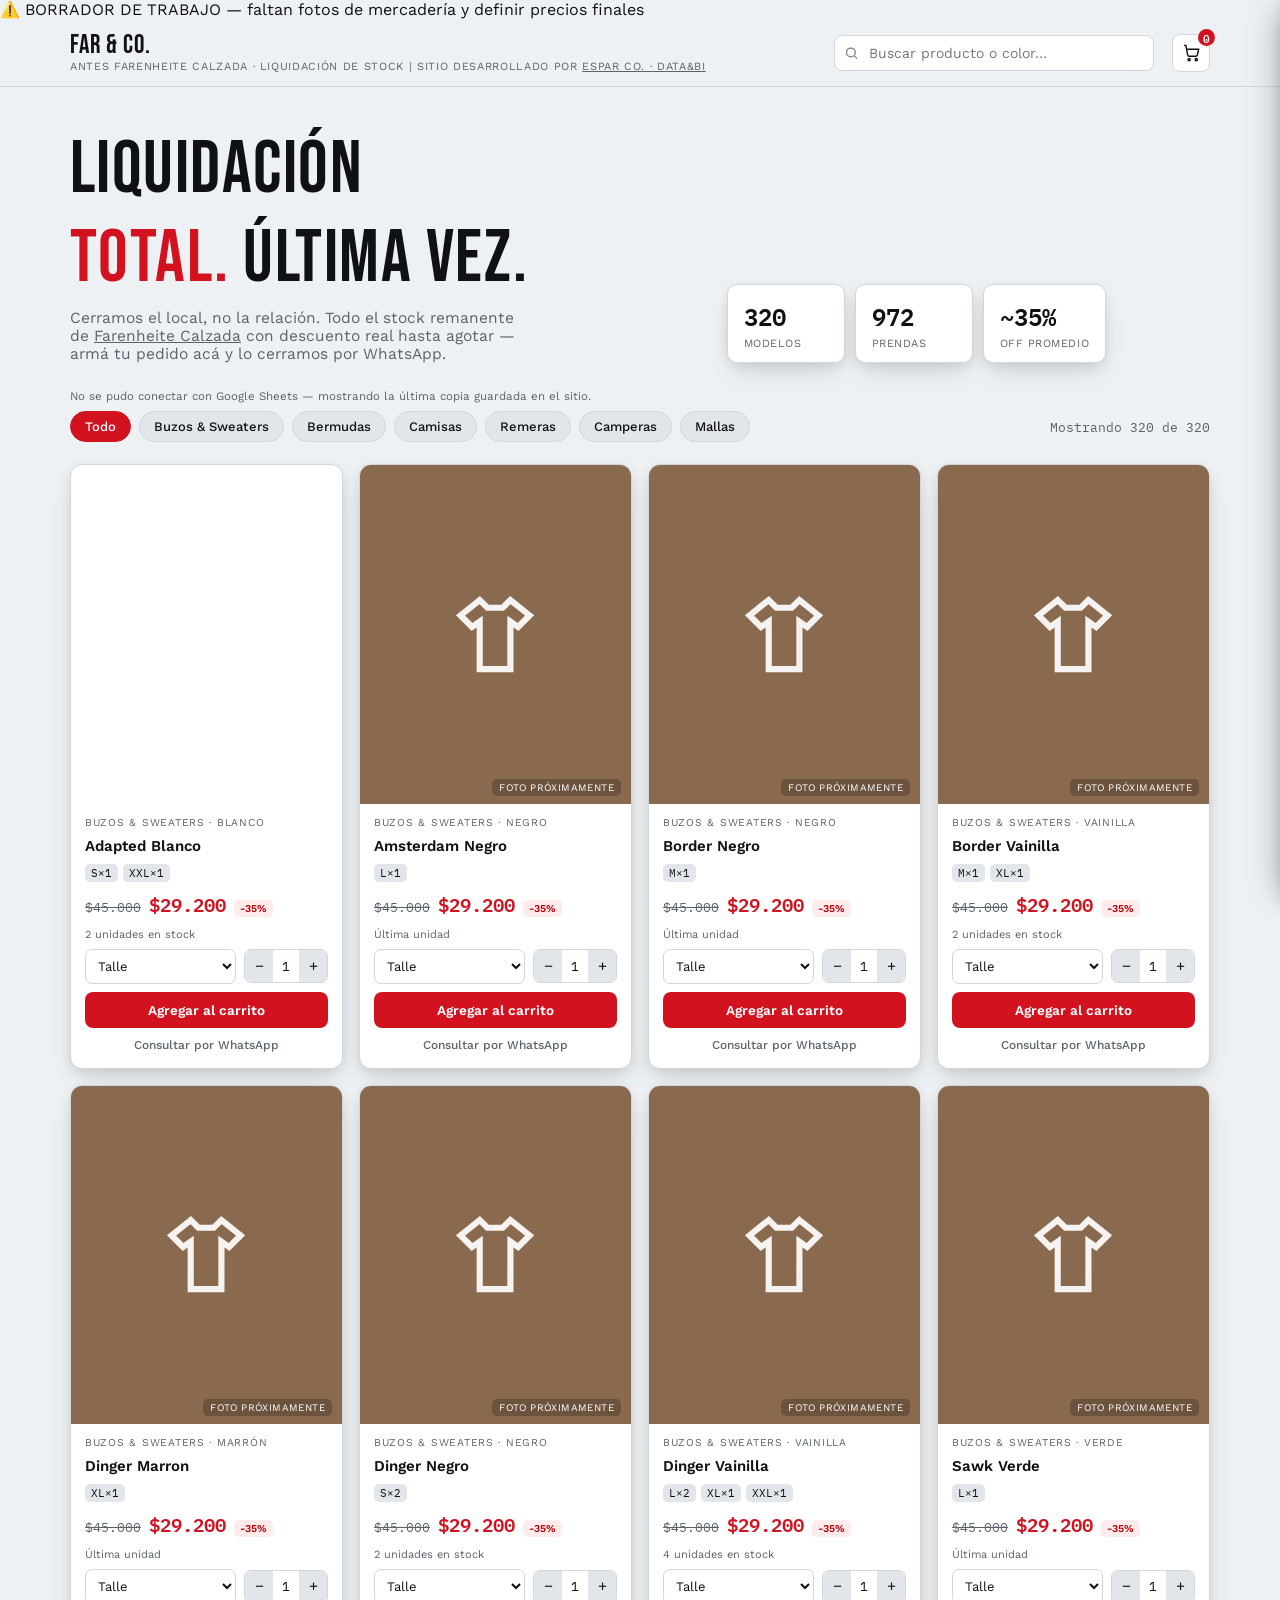
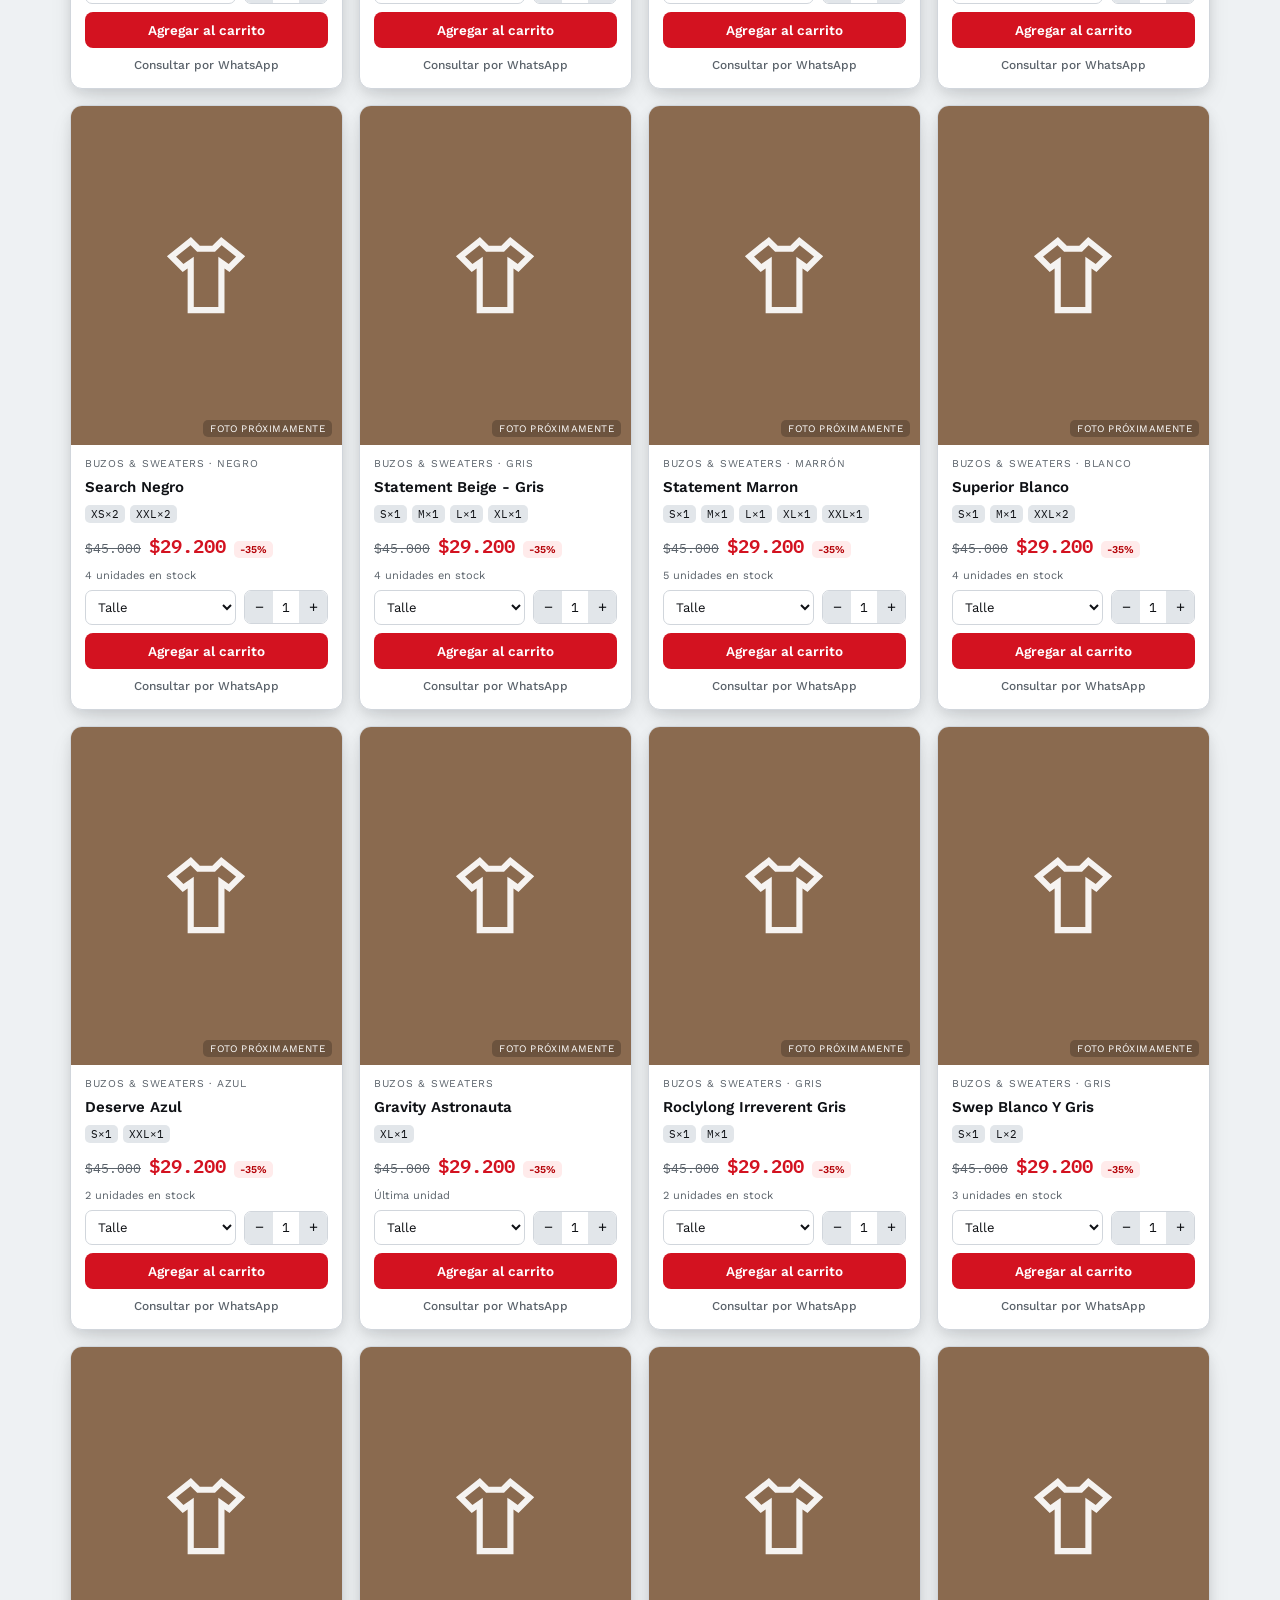
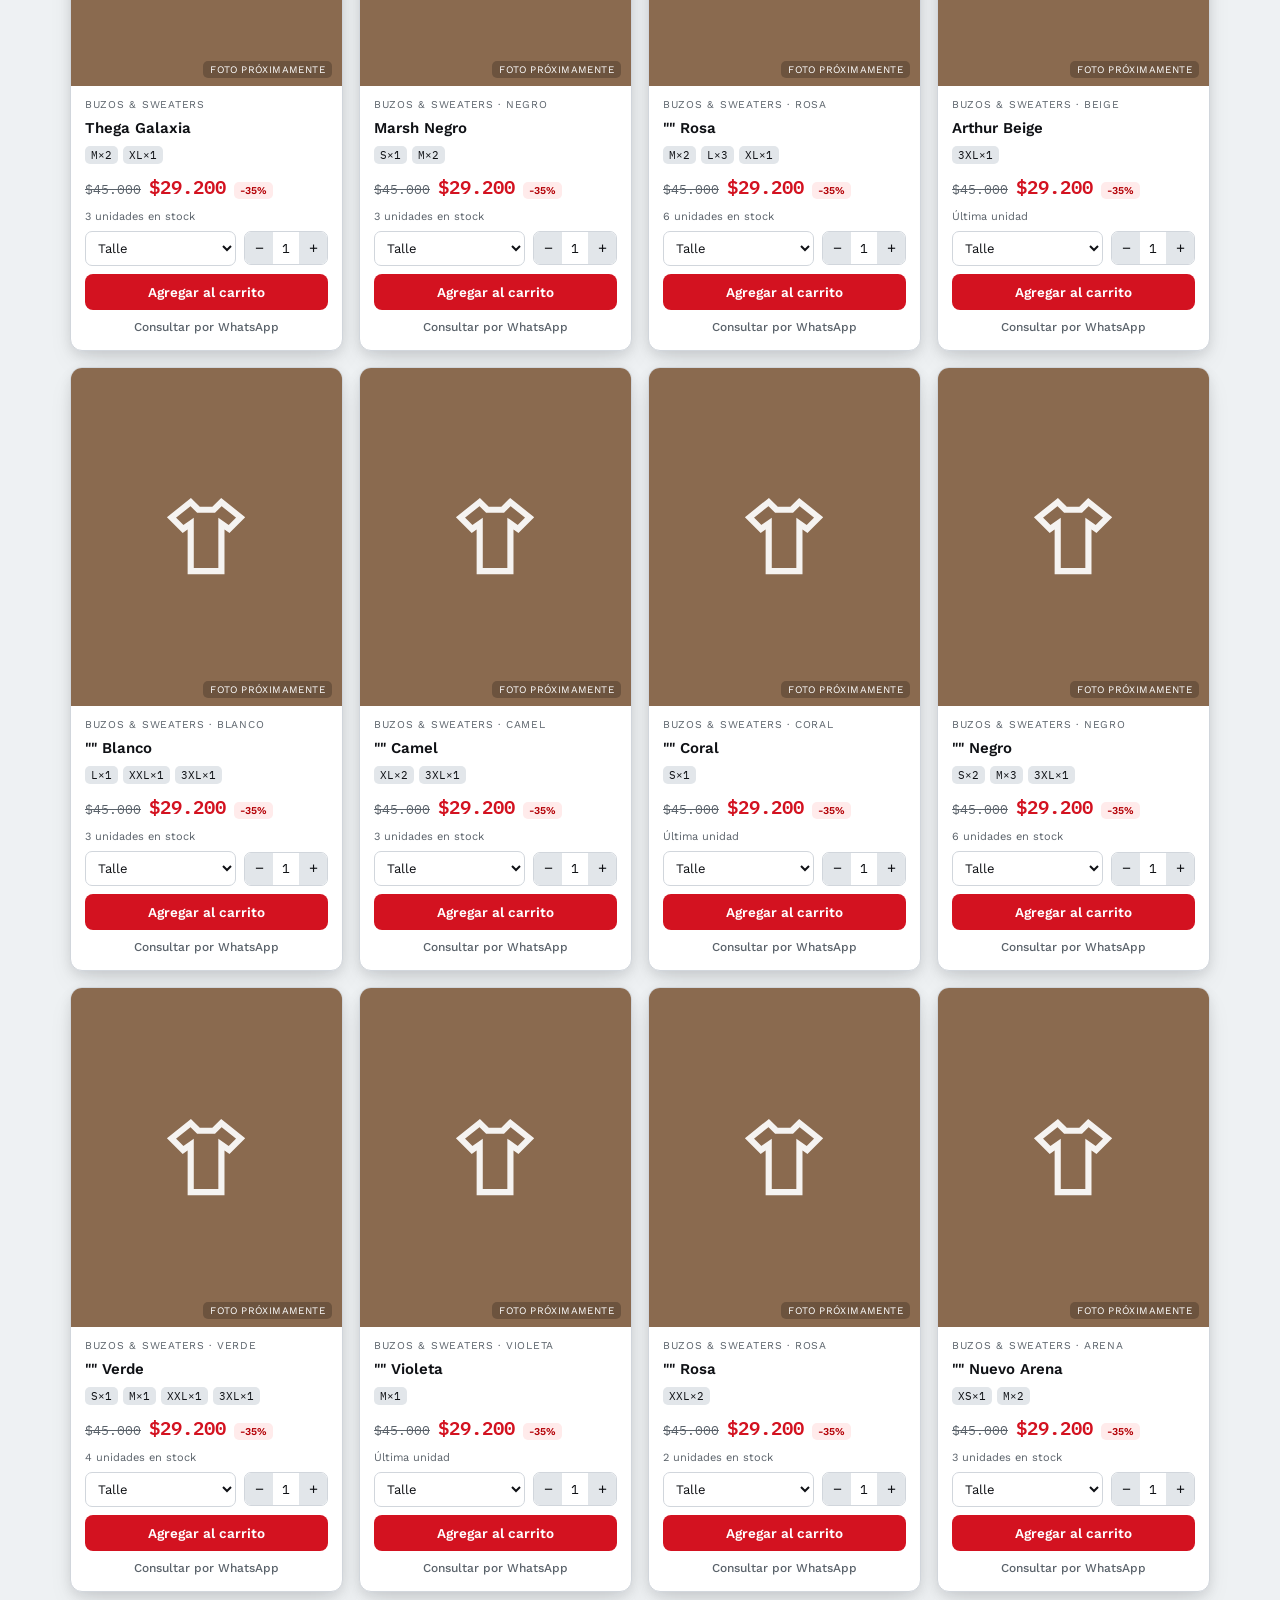
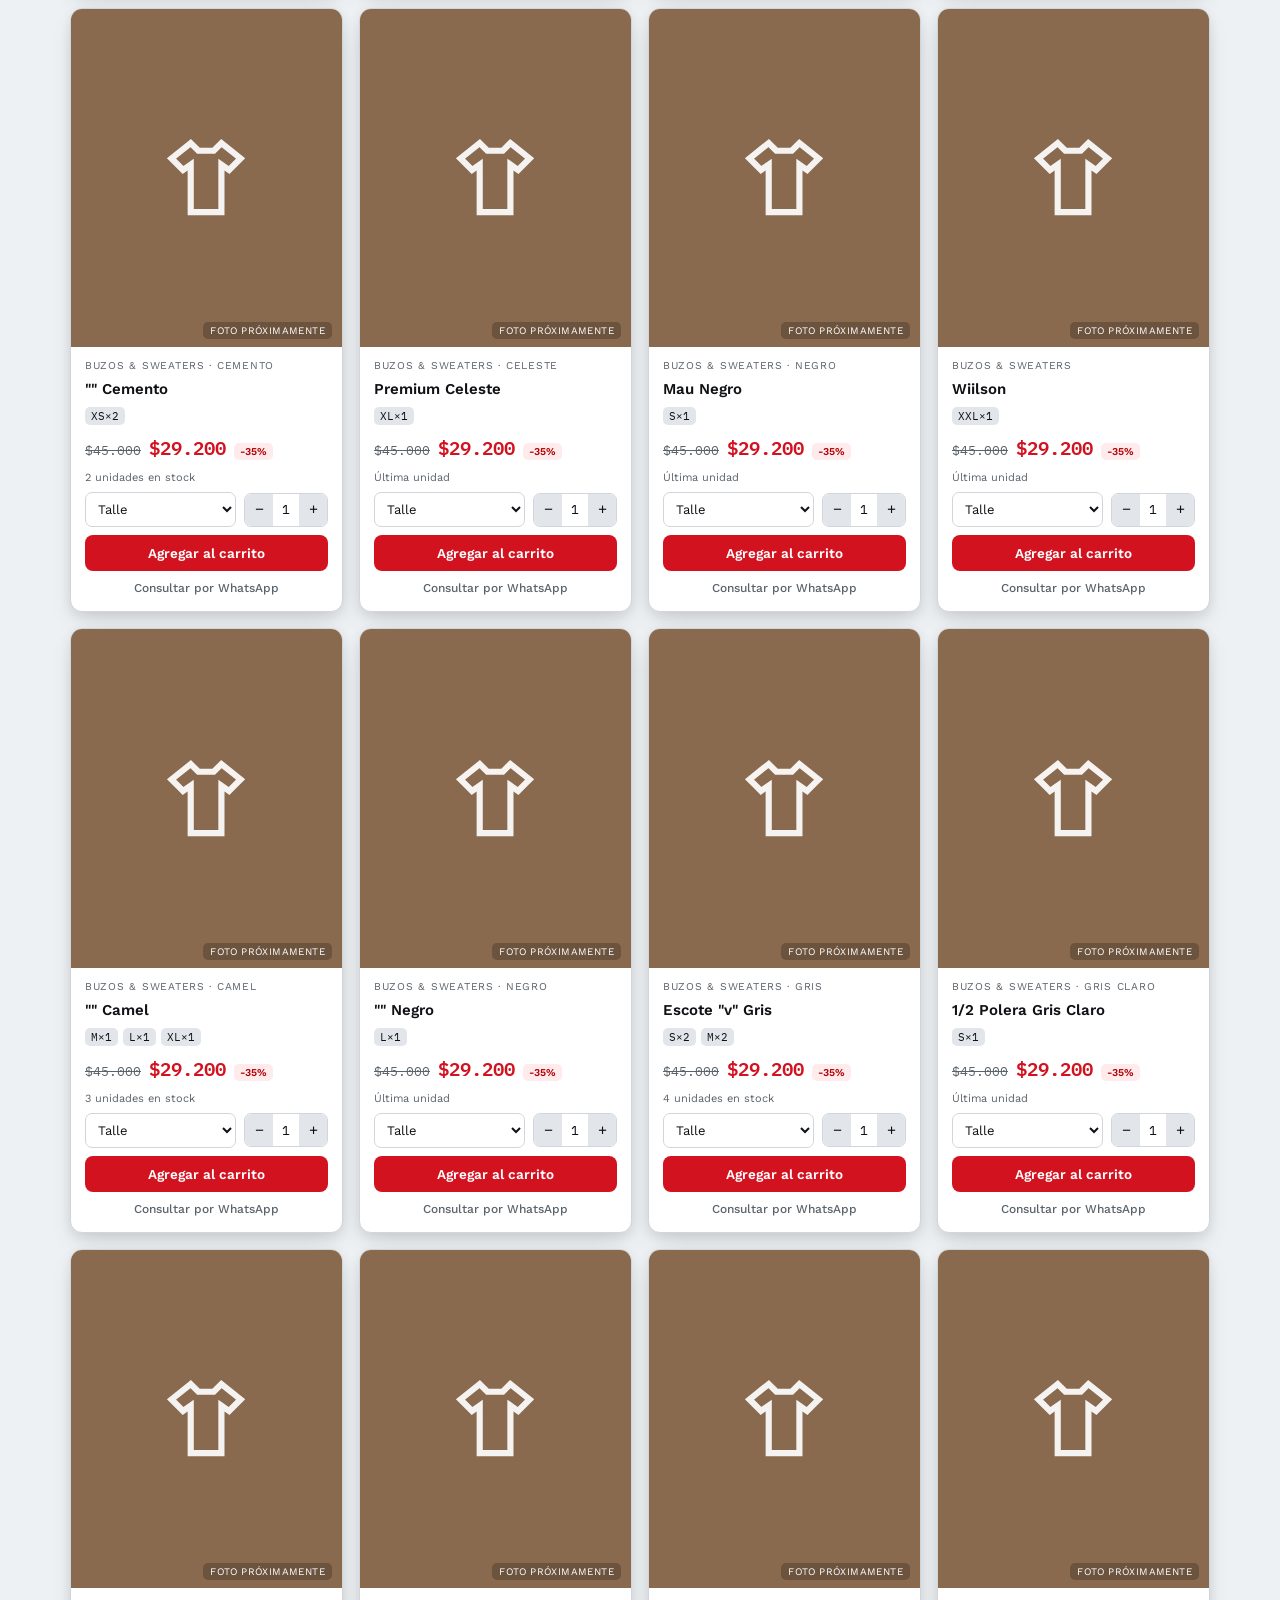
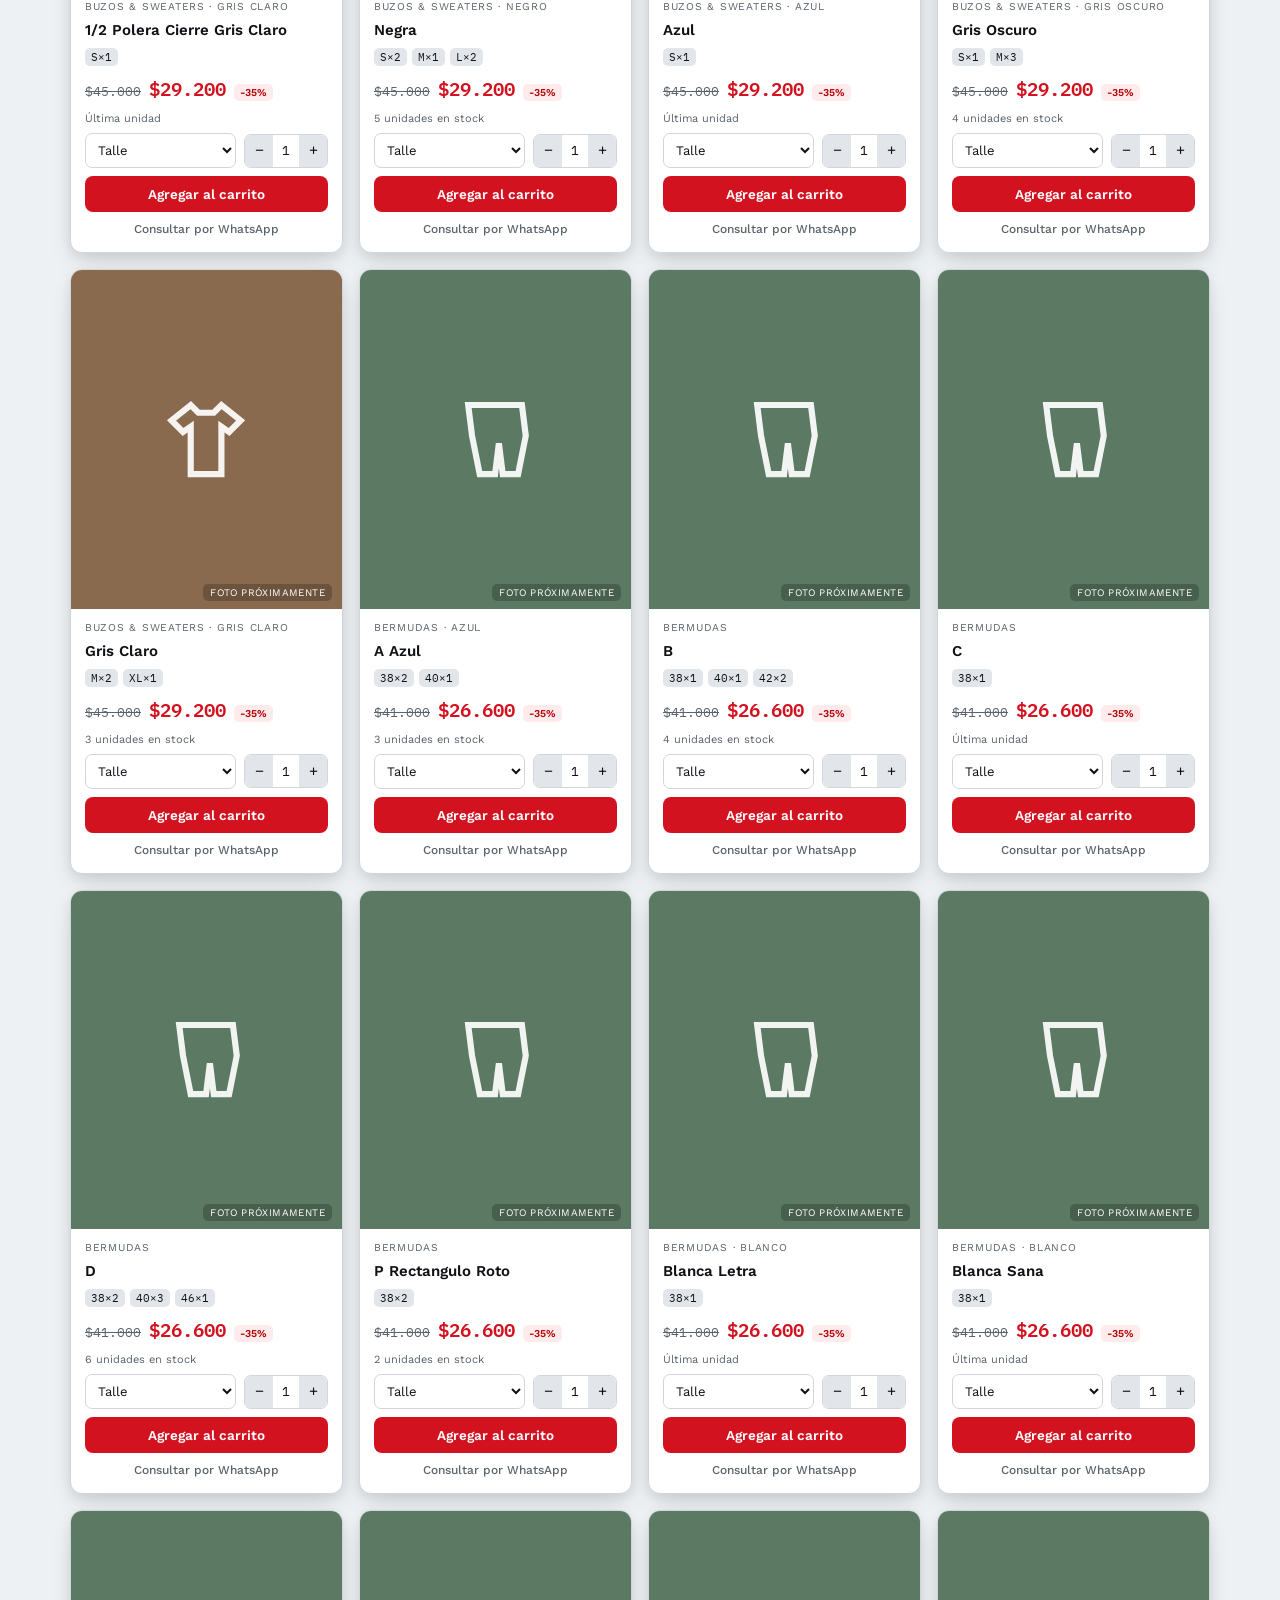
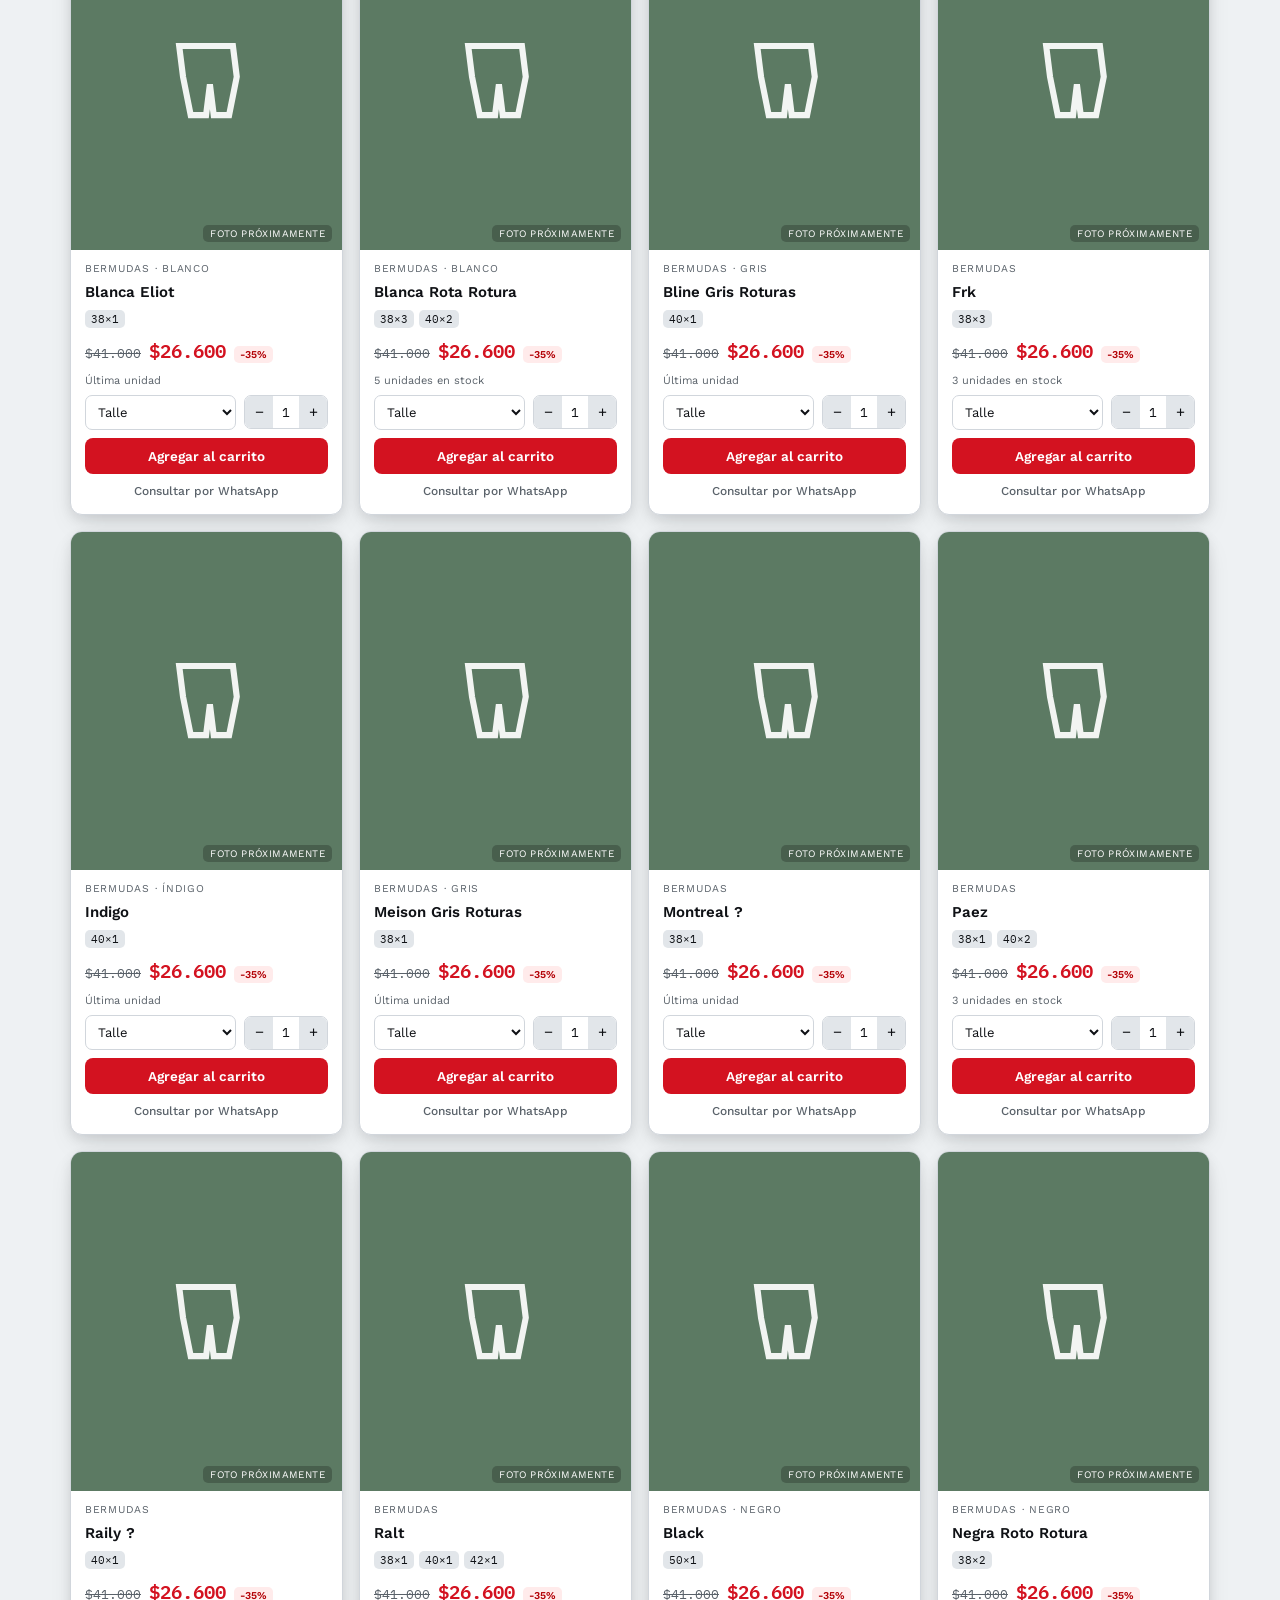
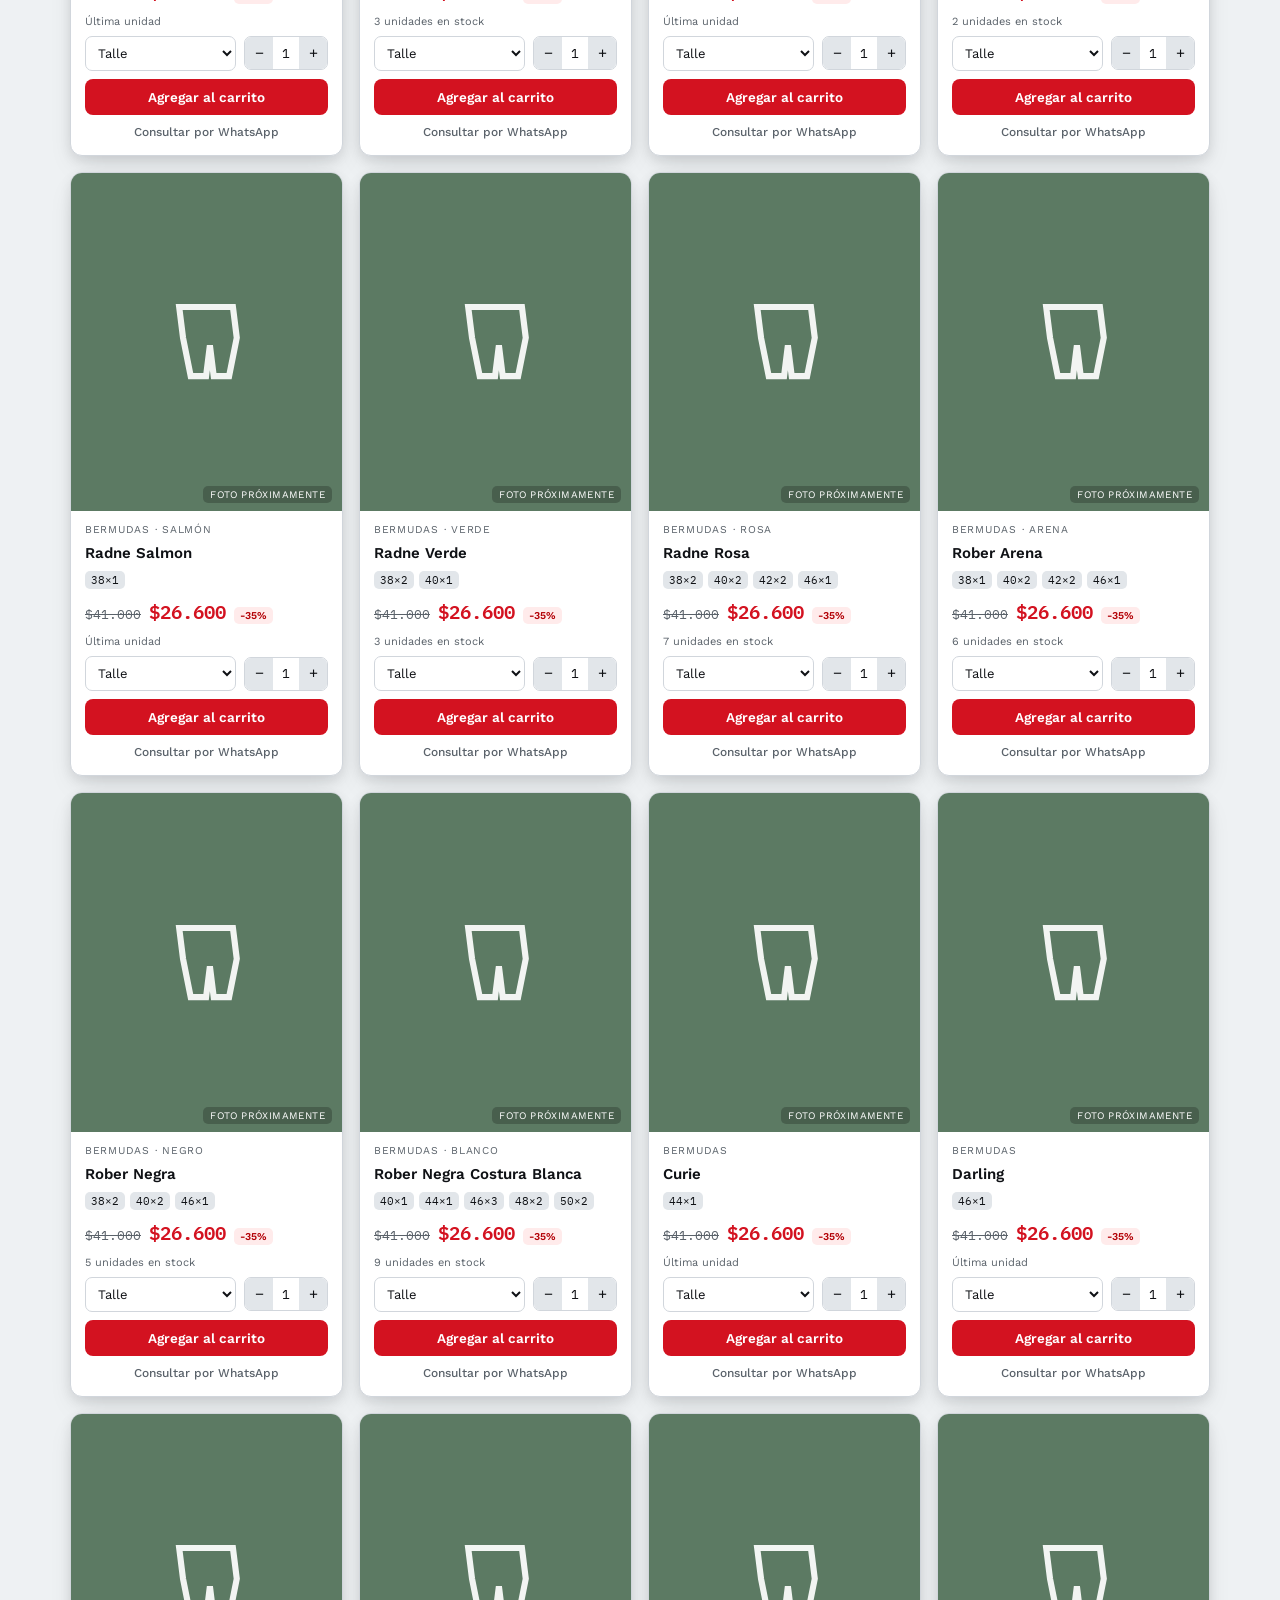
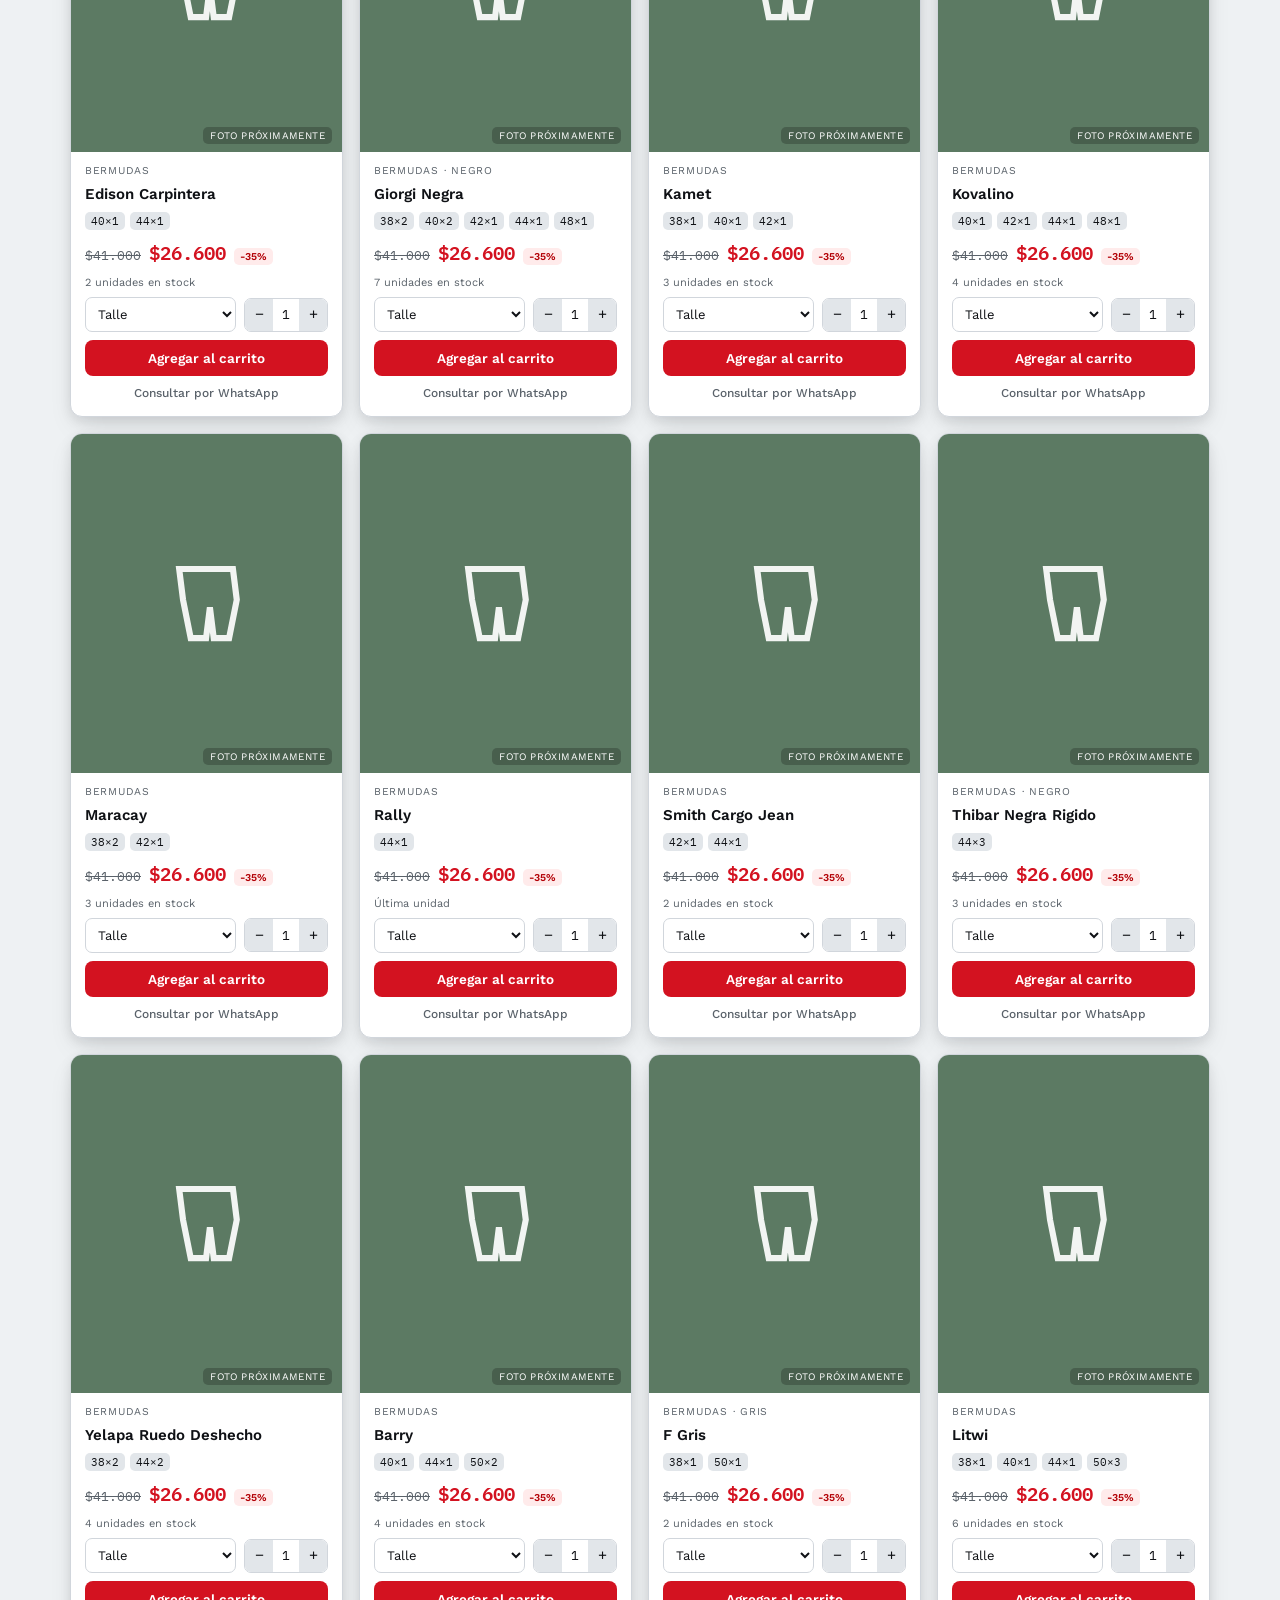
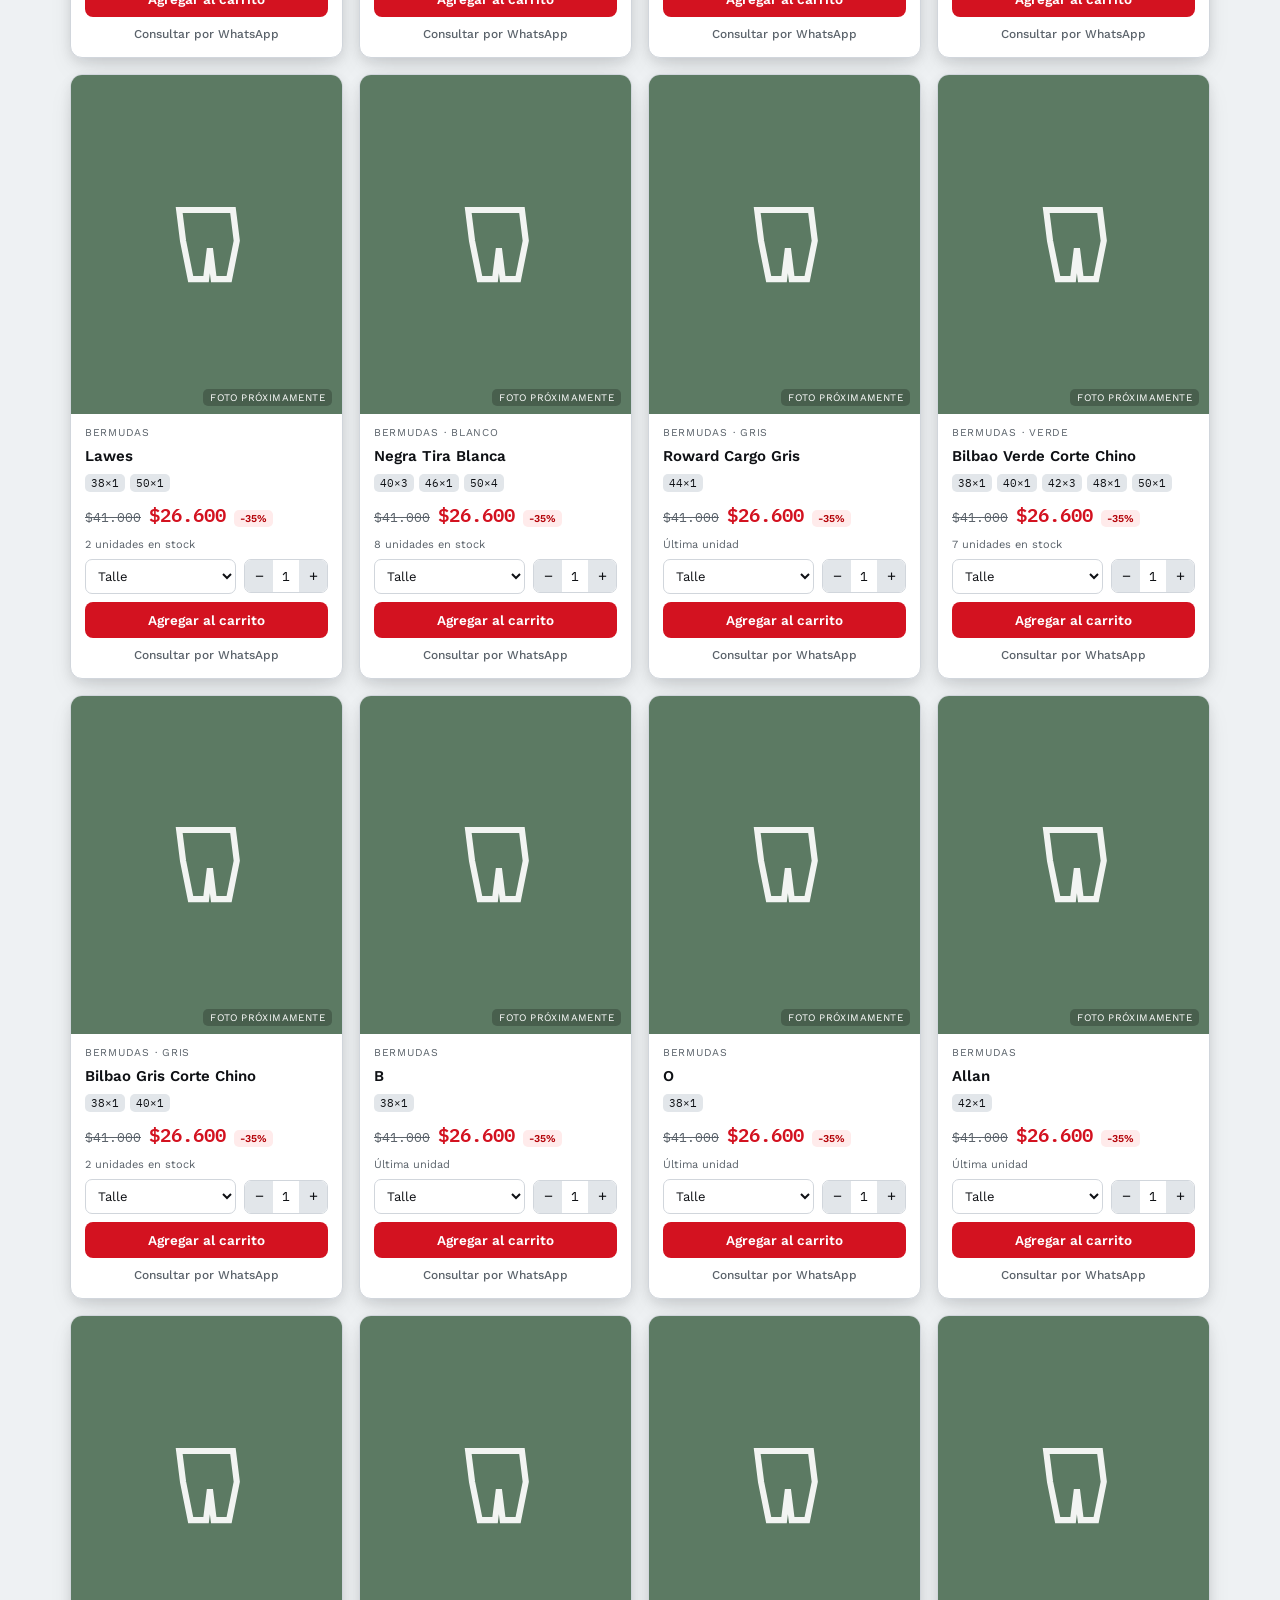
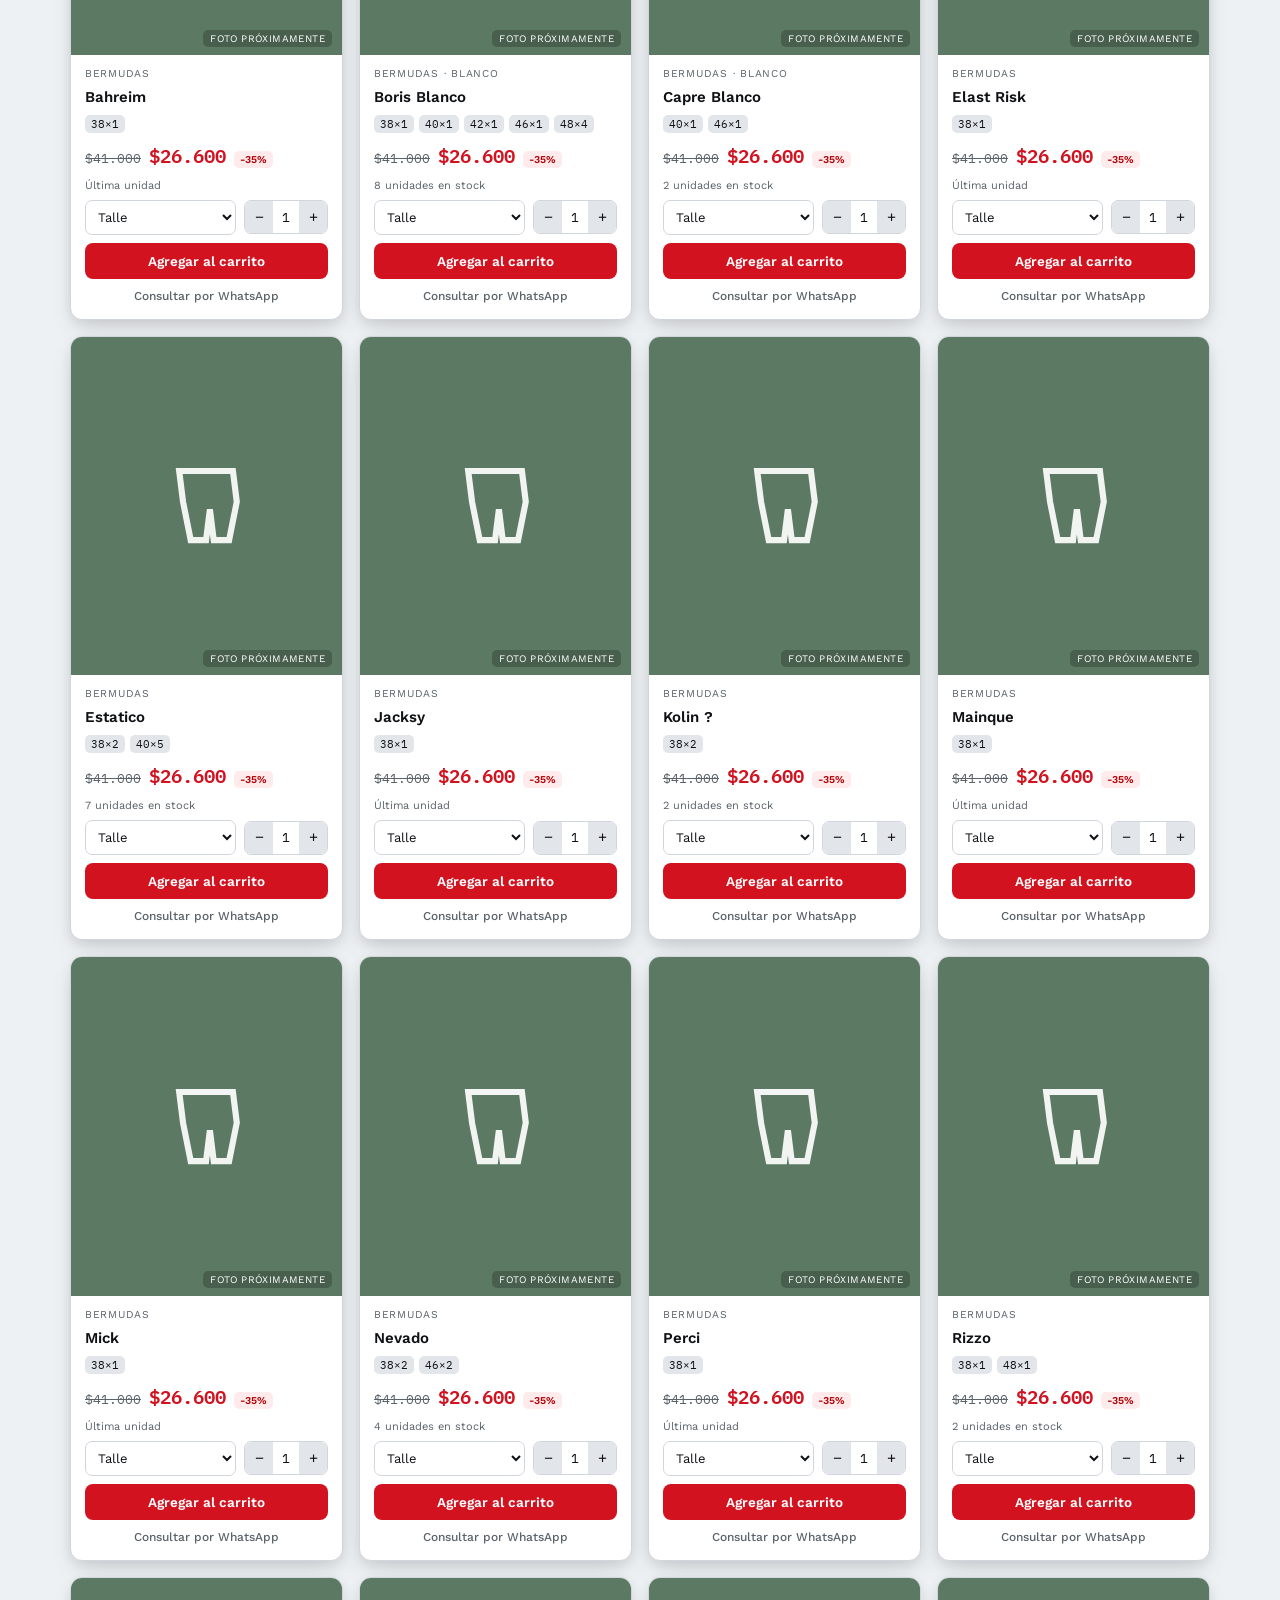
==== commit 9515d5d5: "Update index.html" ====
--- a/index.html
+++ b/index.html
@@ -11,6 +11,10 @@
 <link rel="stylesheet" href="styles.css">
 </head>
 <body>
+
+<div class="placeholder-banner">
+  ⚠️ BORRADOR DE TRABAJO — faltan fotos de mercadería y definir precios finales
+</div>
 
 <div class="topbar">
   <div class="topbar-inner">
@@ -43,7 +47,7 @@
 <div class="grid" id="grid"></div>
 <div class="empty" id="emptyState" style="display:none;">No encontramos productos con ese filtro. Probá con otra búsqueda o categoría.</div>
 
-<footer>Far & Co. — ex Farenheite Calzada · <span id="ig">@farenheite_calzada</span> · Envío gratis a zona sur (Almirante Brown) en compras desde $100.000 · Precios y disponibilidad sujetos a stock real al momento de la consulta.</footer>
+<footer>Far & Co. — ex Farenheite Calzada · <span id="ig">@farenheite_calzada</span> · Envío gratis dentro de Almirante Brown en compras superiores a 50000 · Precios y disponibilidad sujetos a stock real al momento de la consulta.</footer>
 
 <div class="cart-overlay" id="cartOverlay"></div>
 <aside class="cart-drawer" id="cartDrawer" role="dialog" aria-modal="true" aria-label="Carrito de compras">
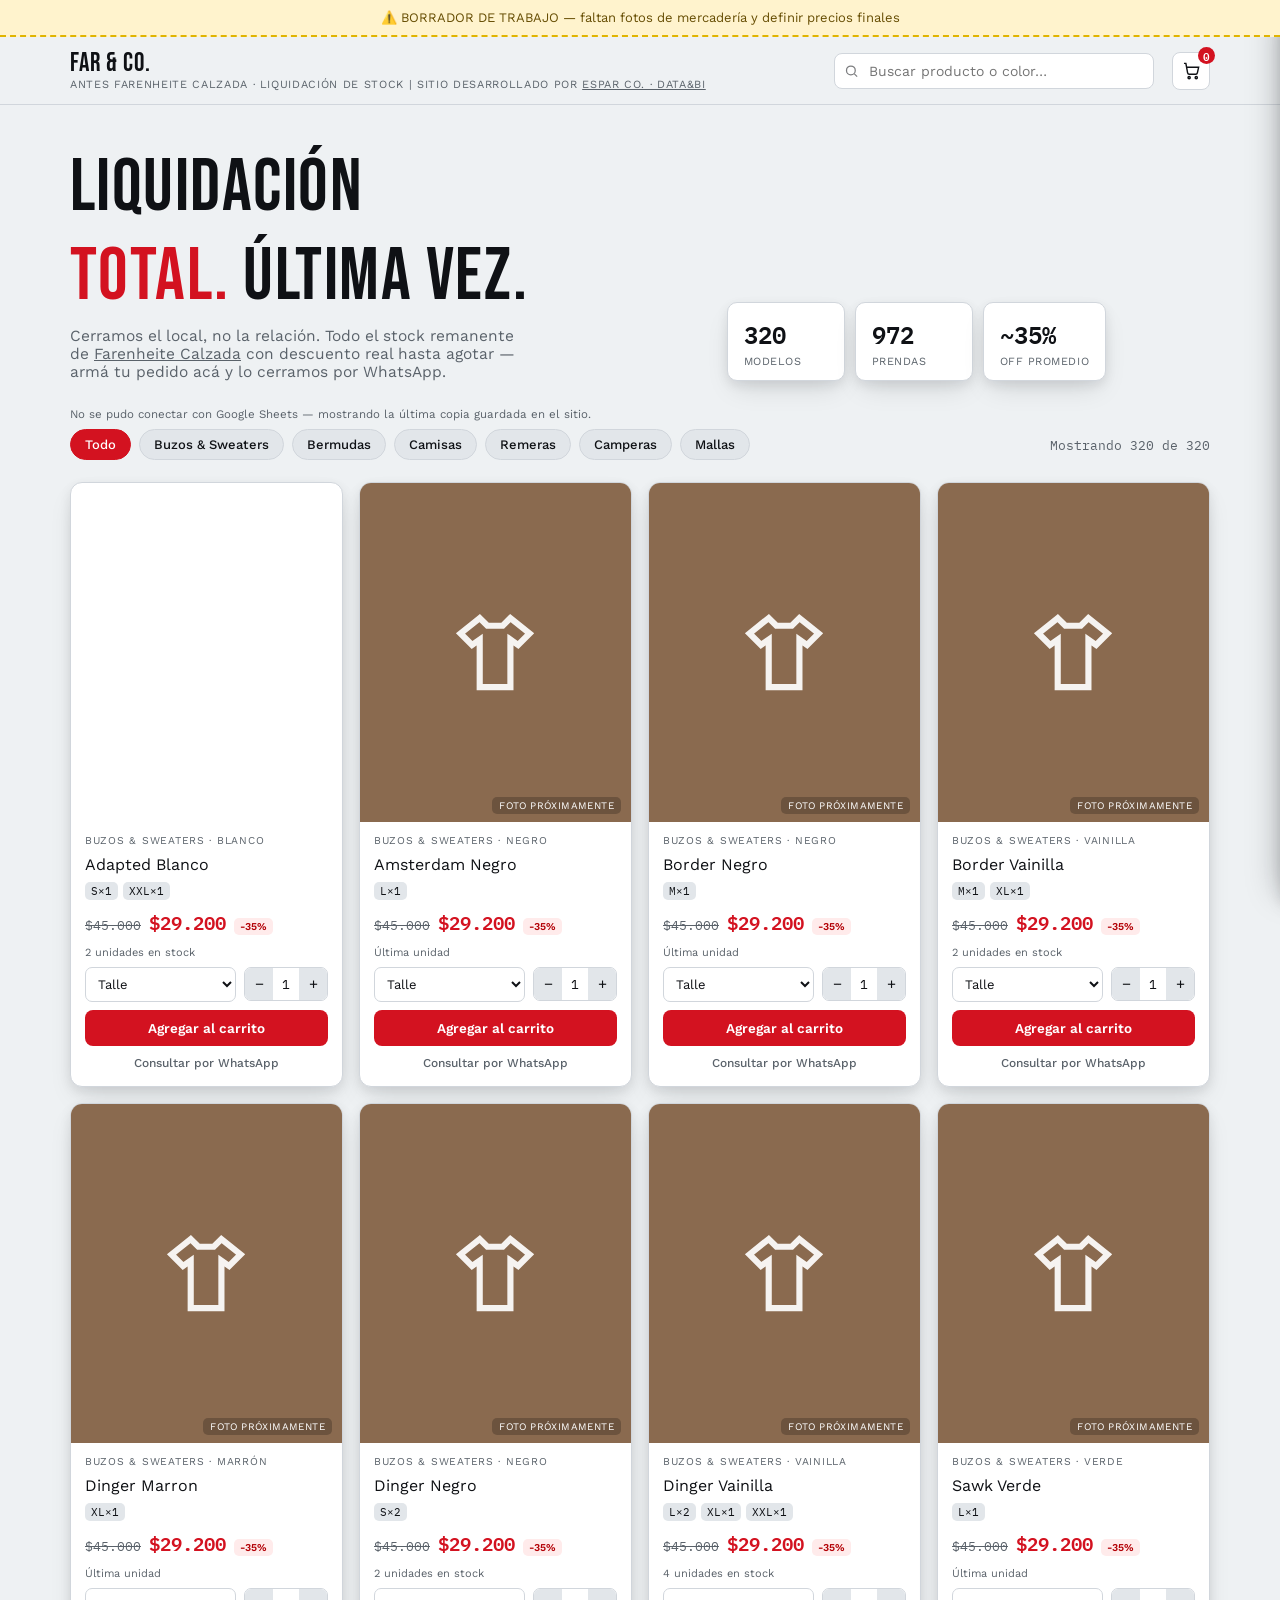
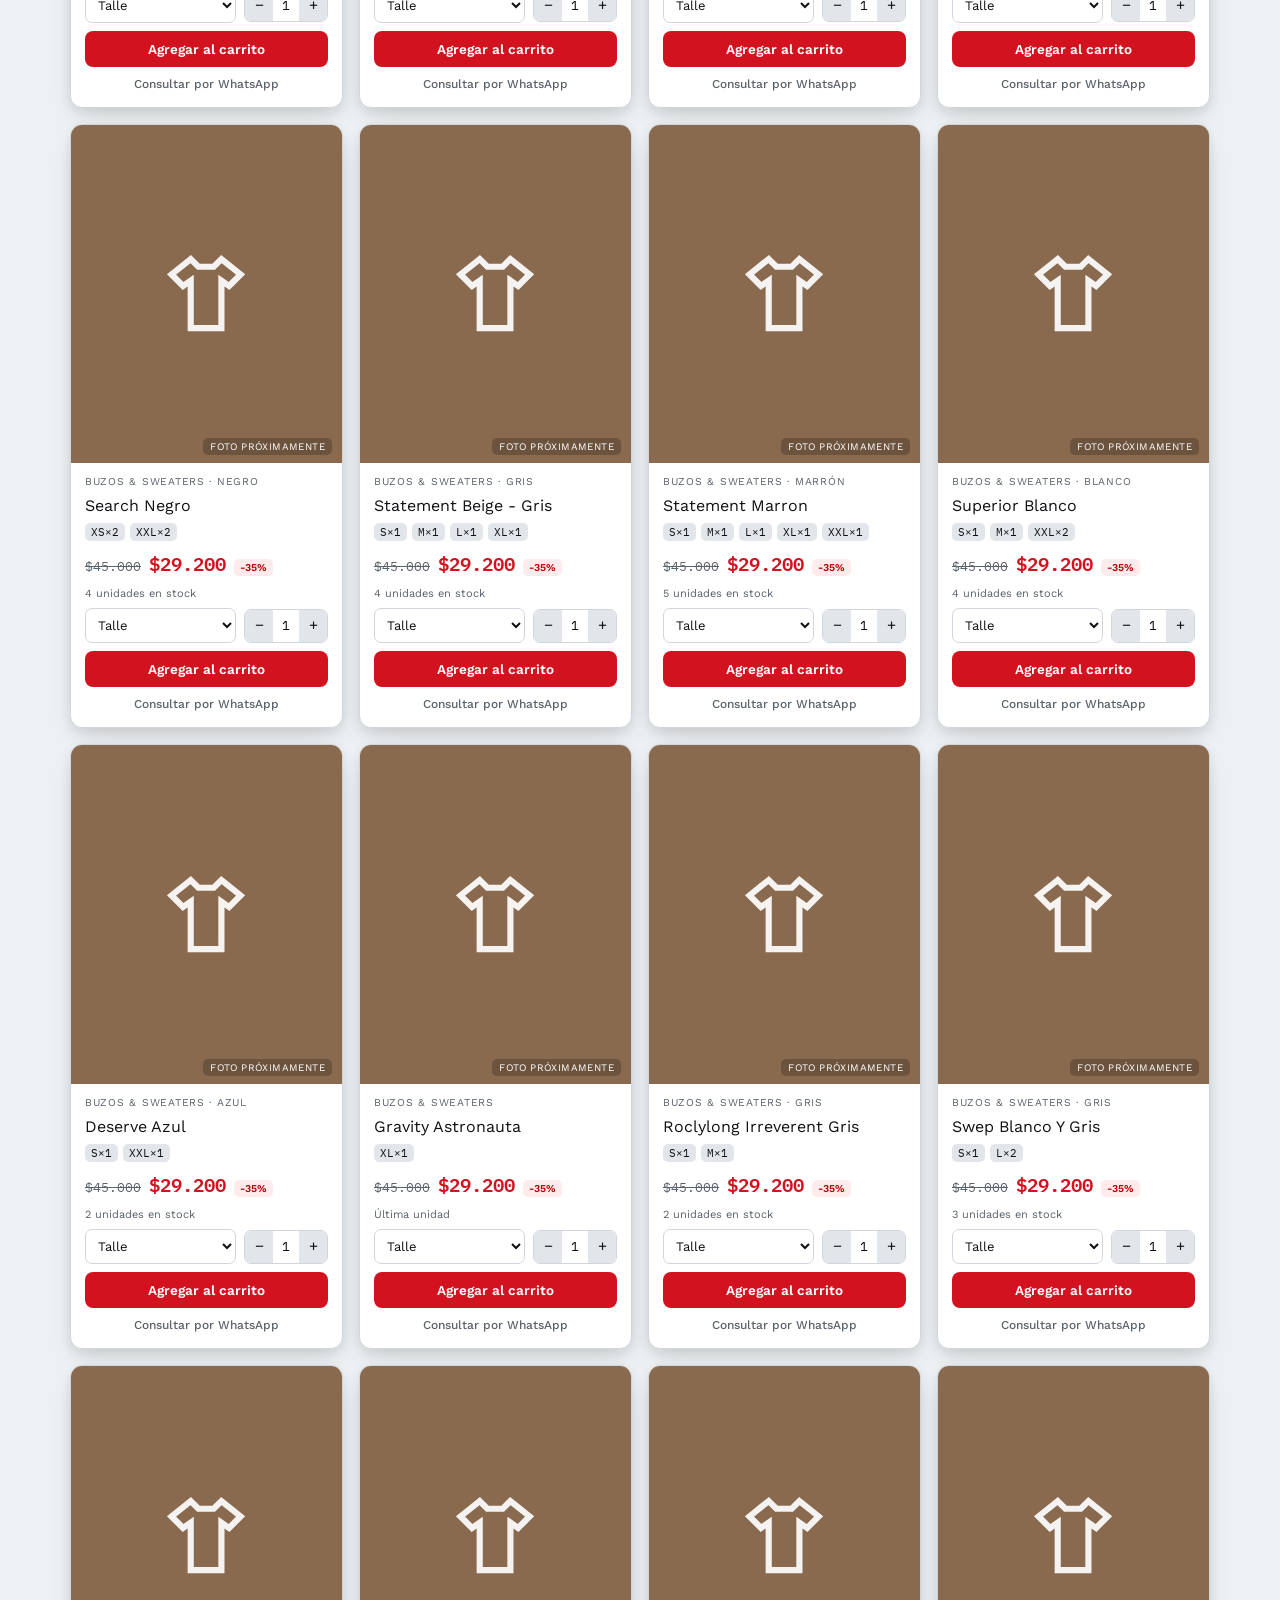
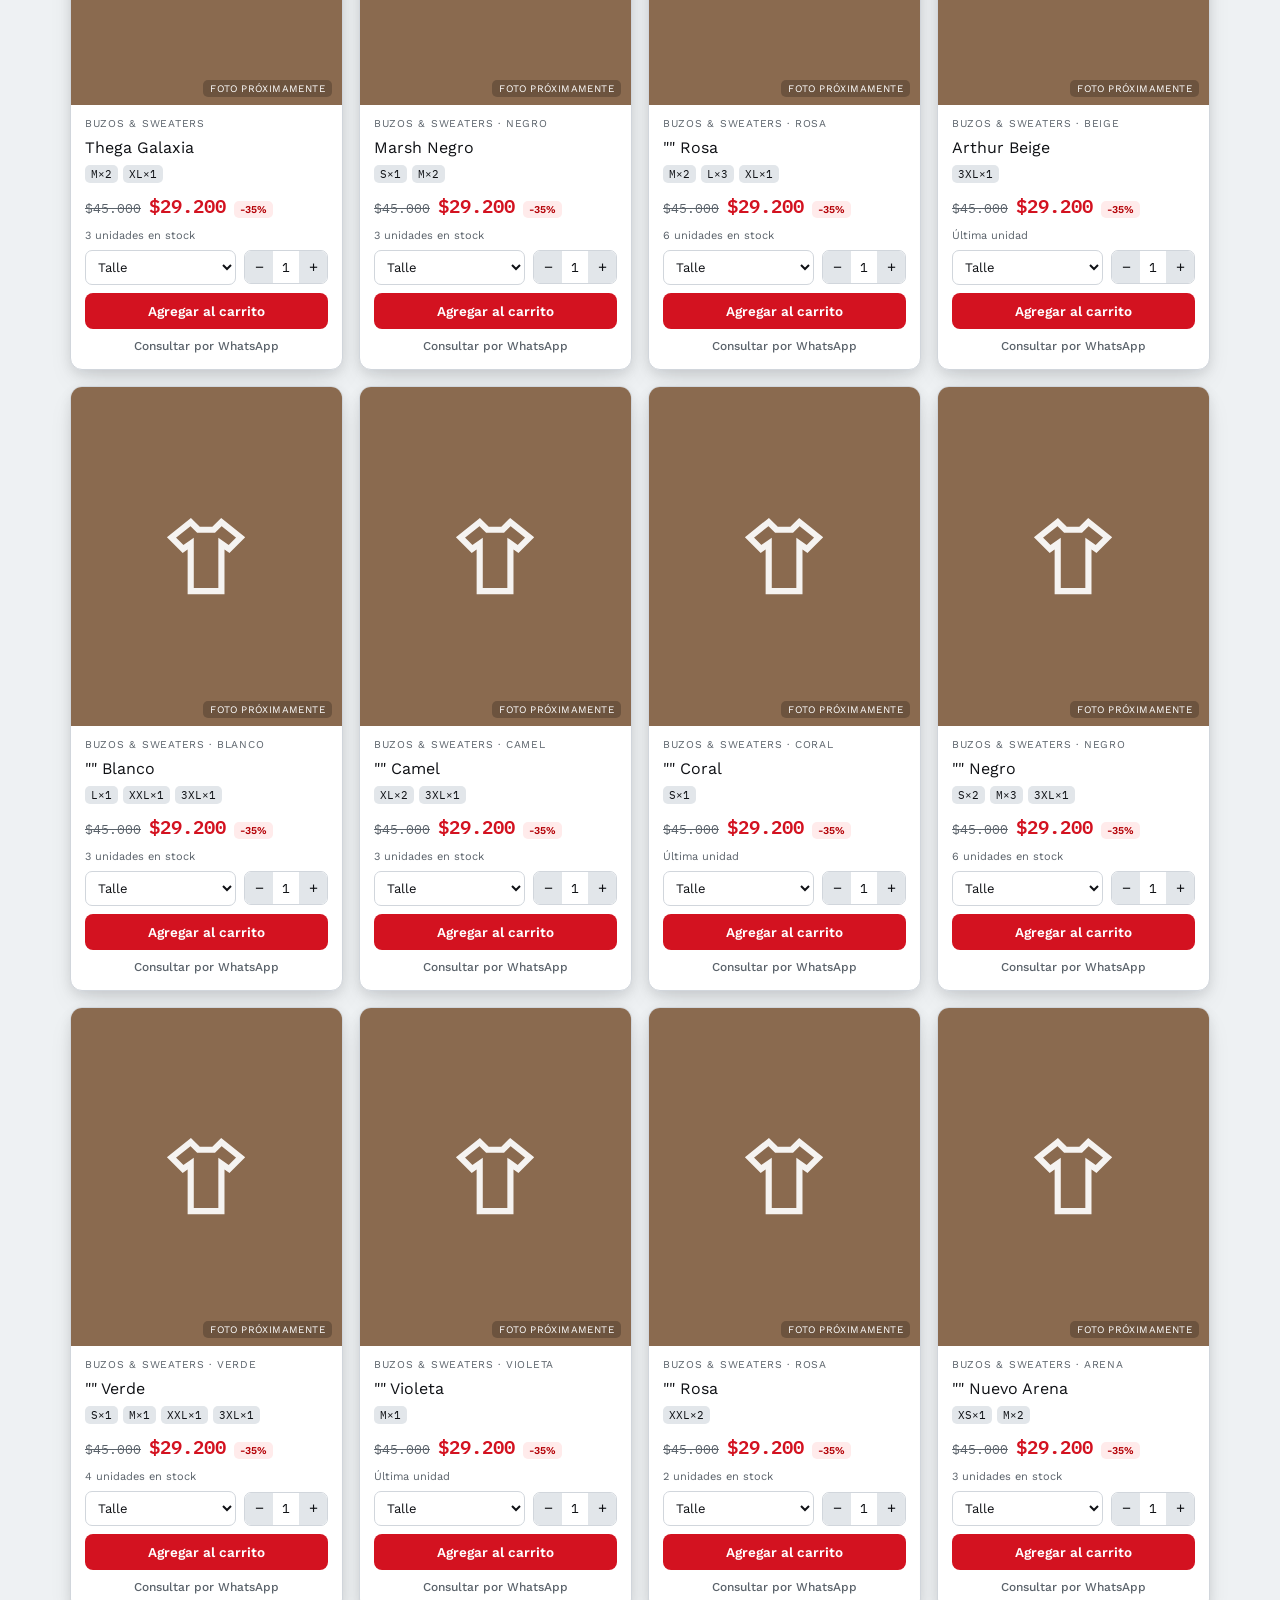
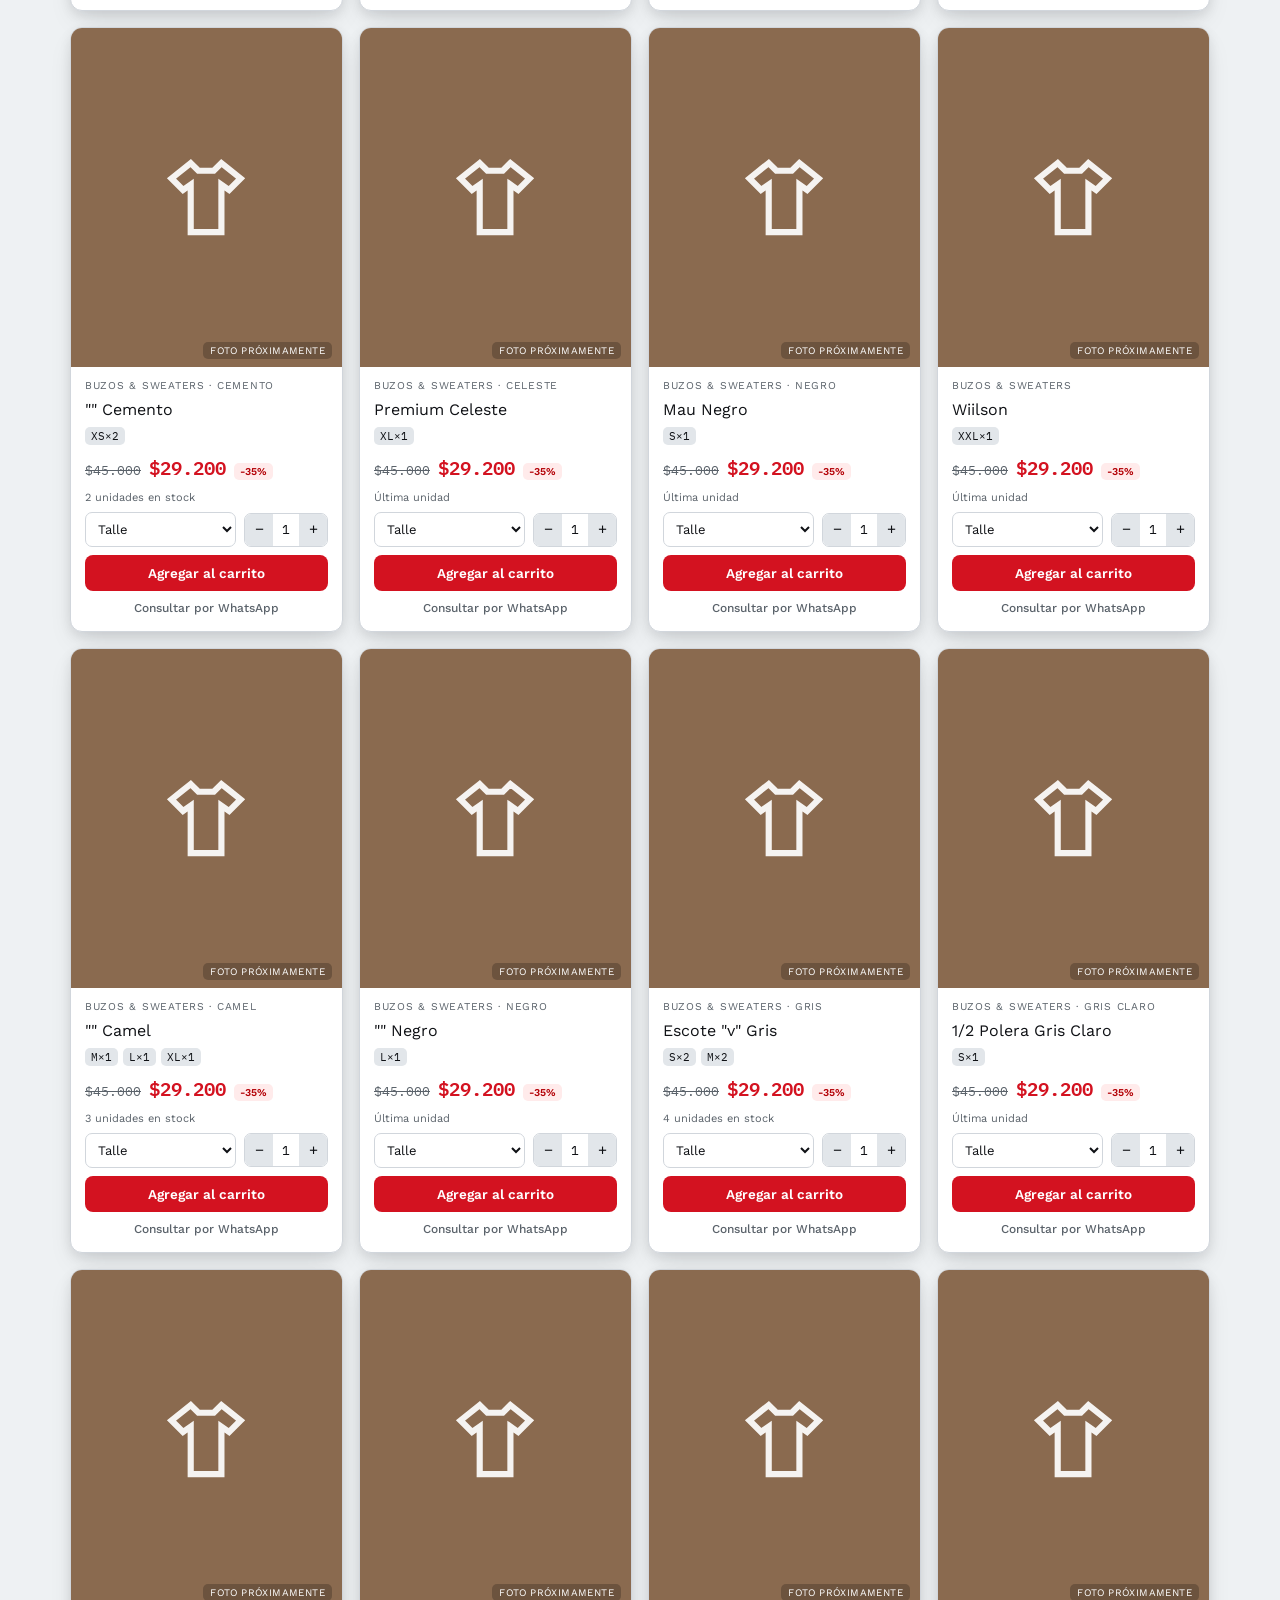
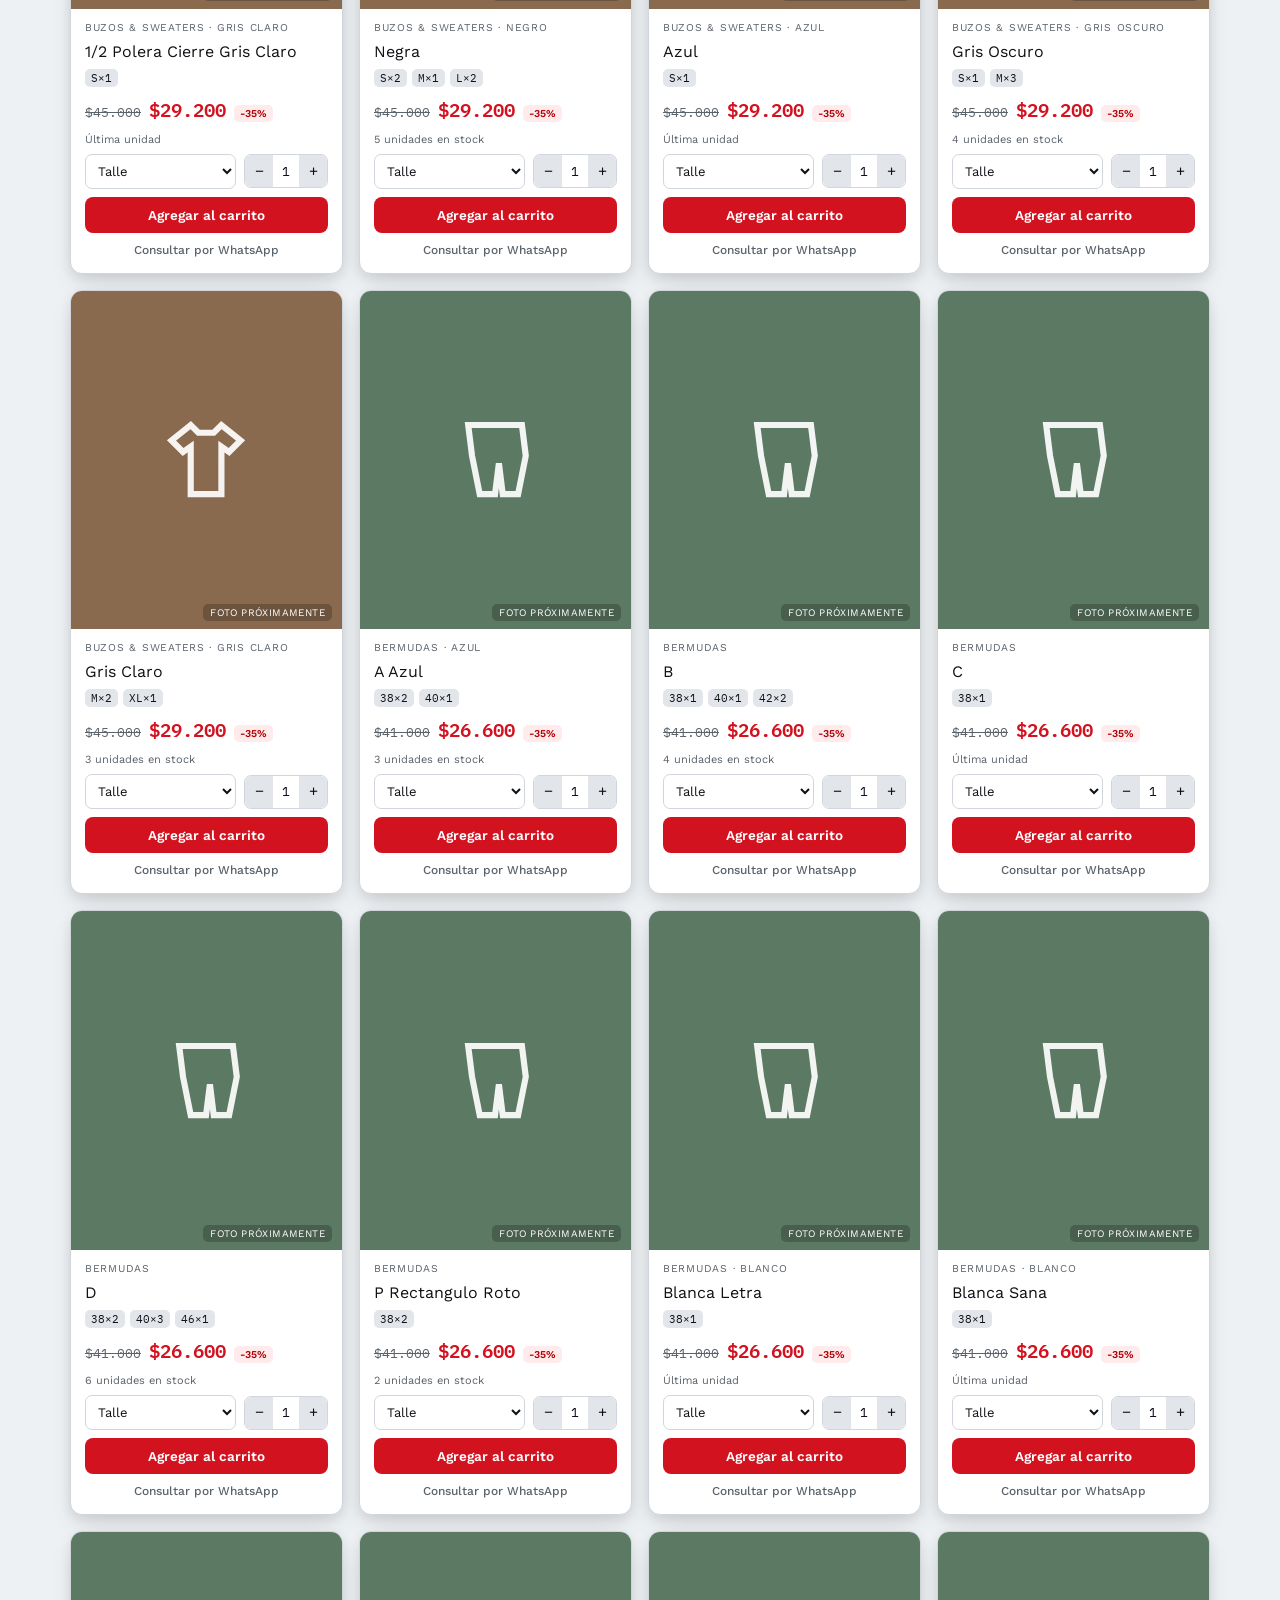
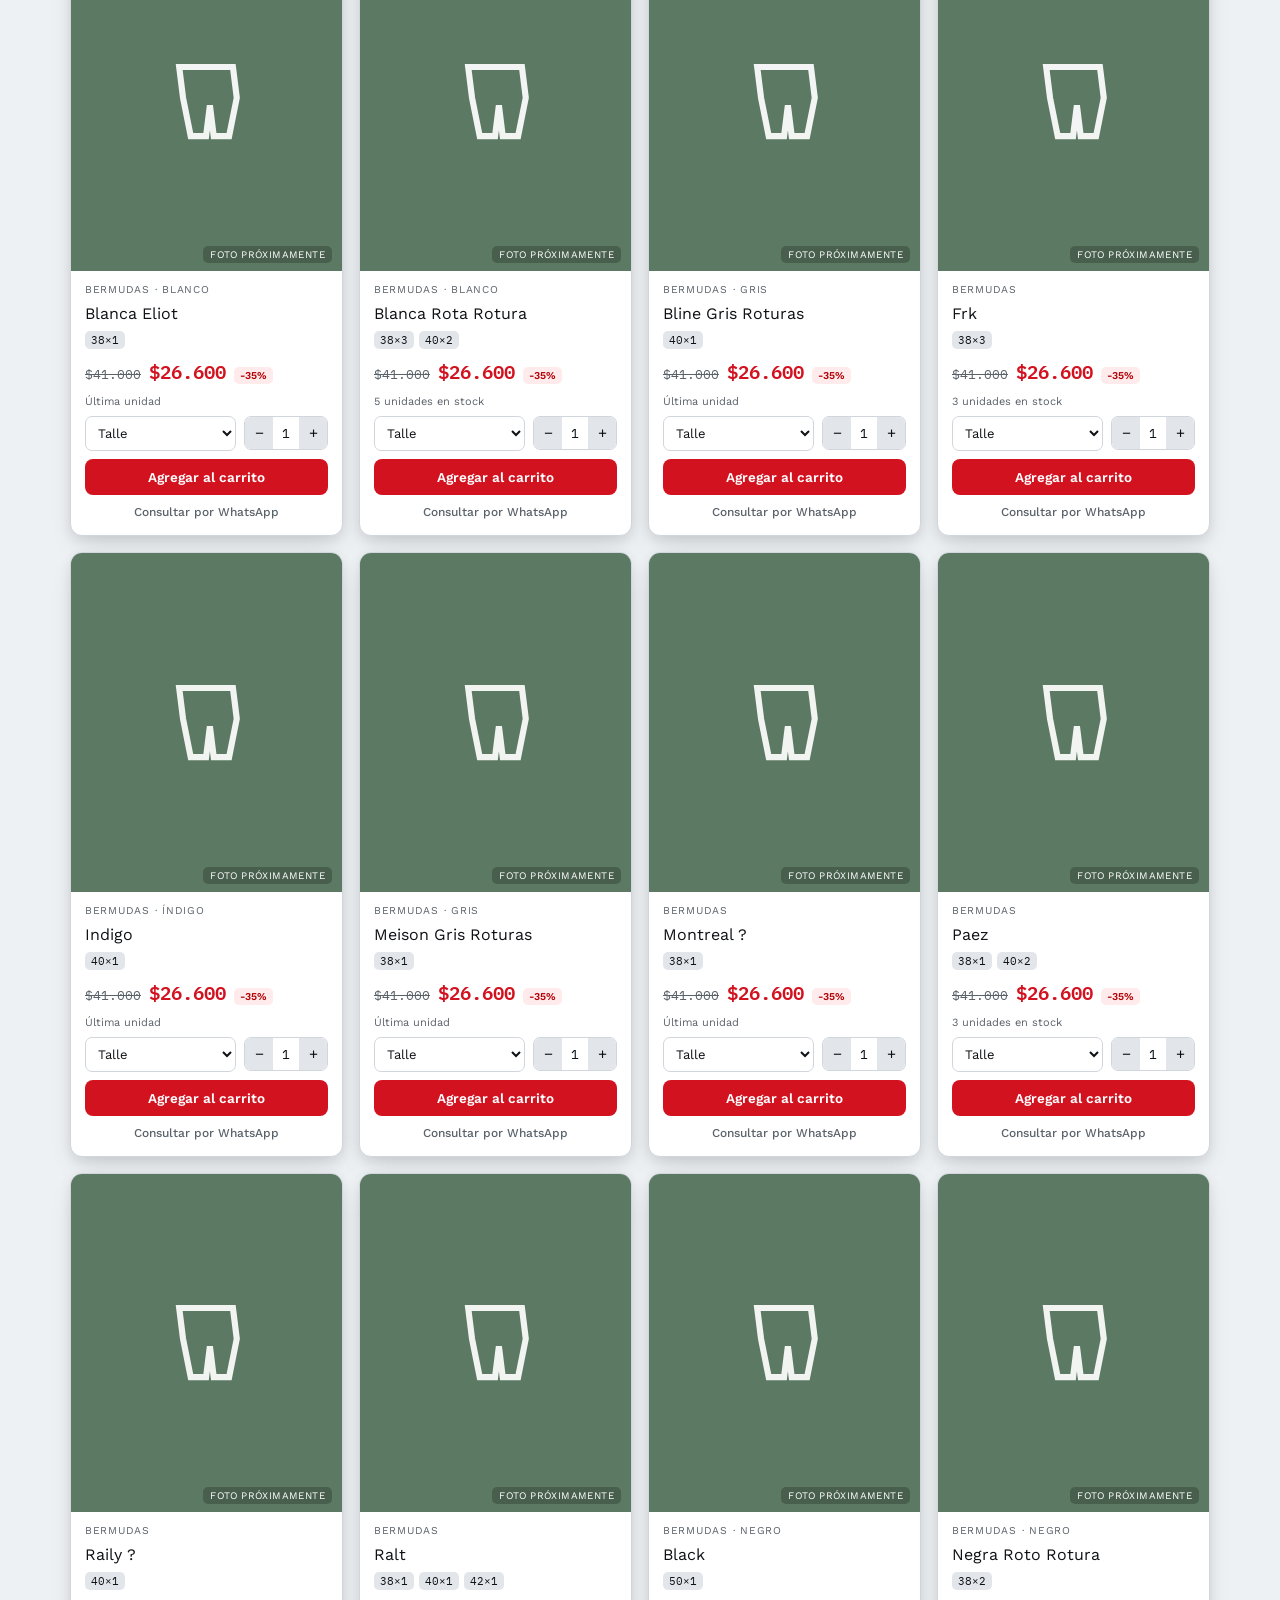
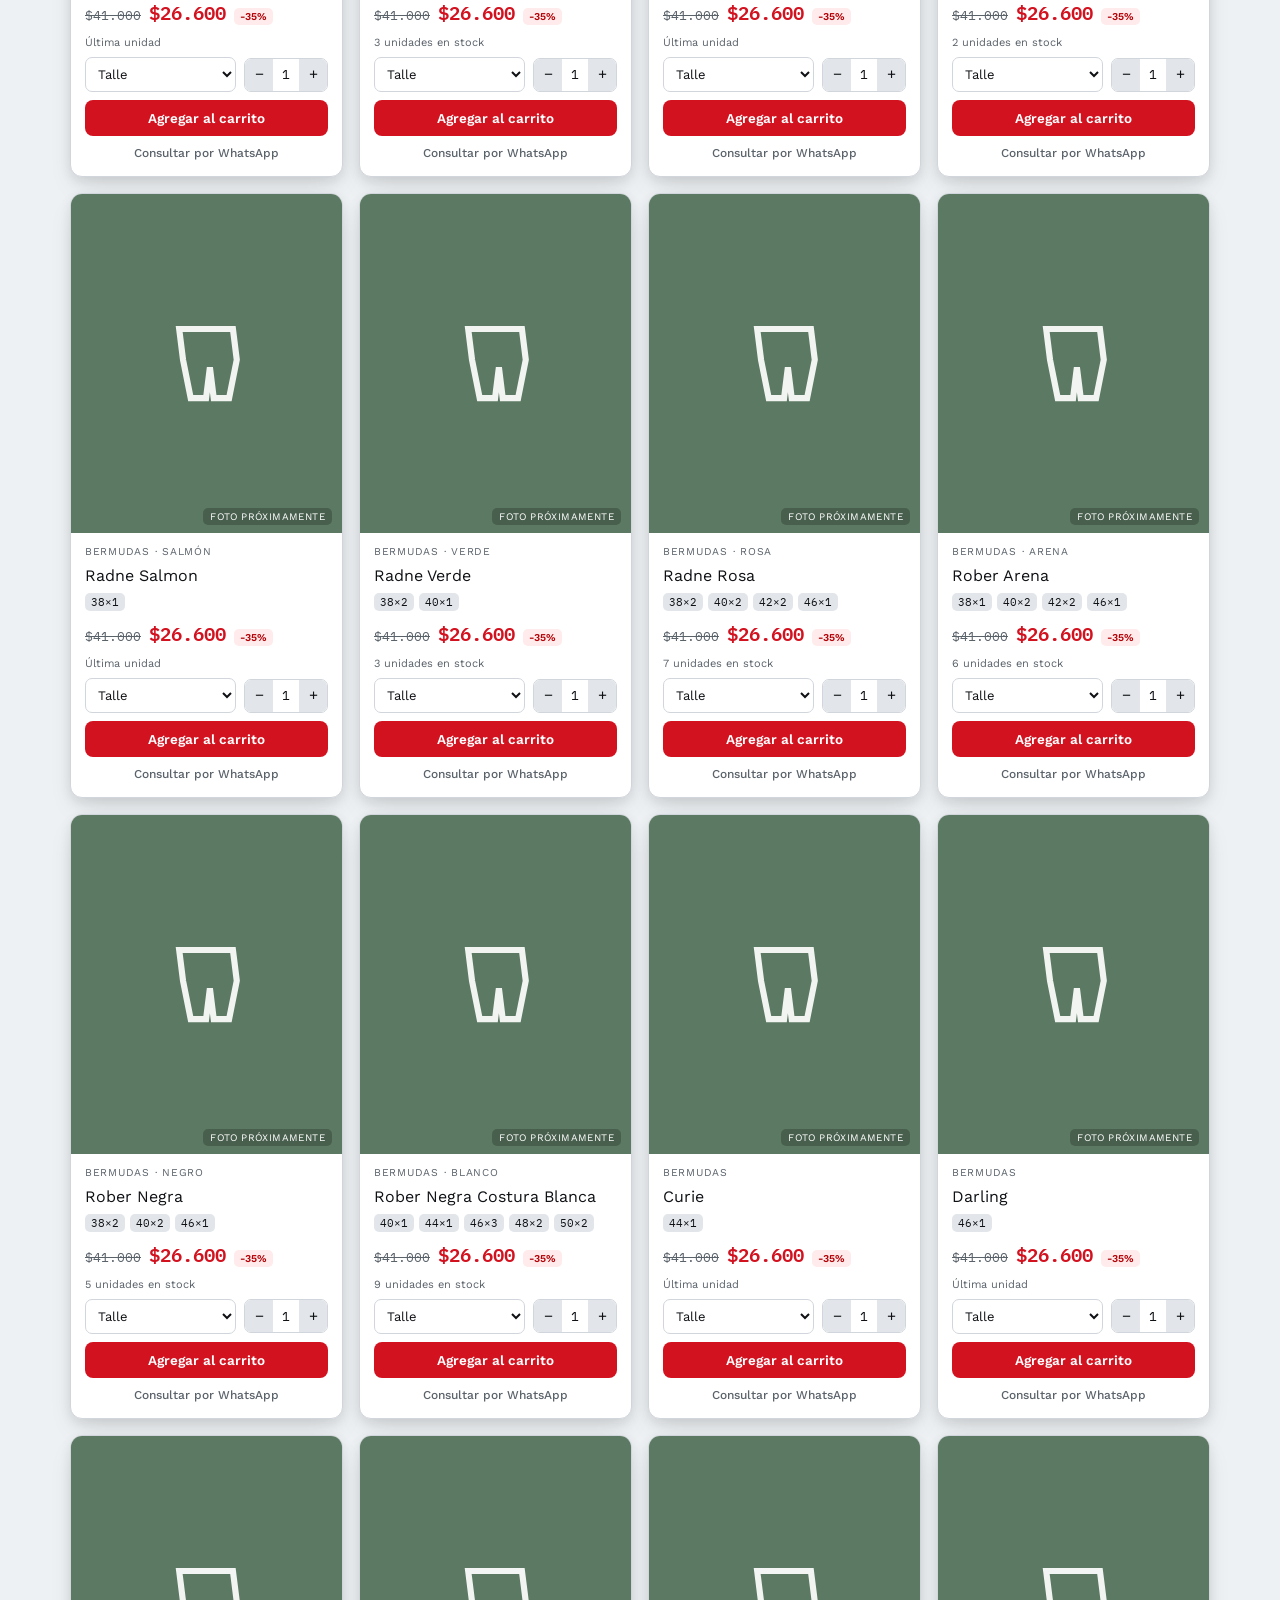
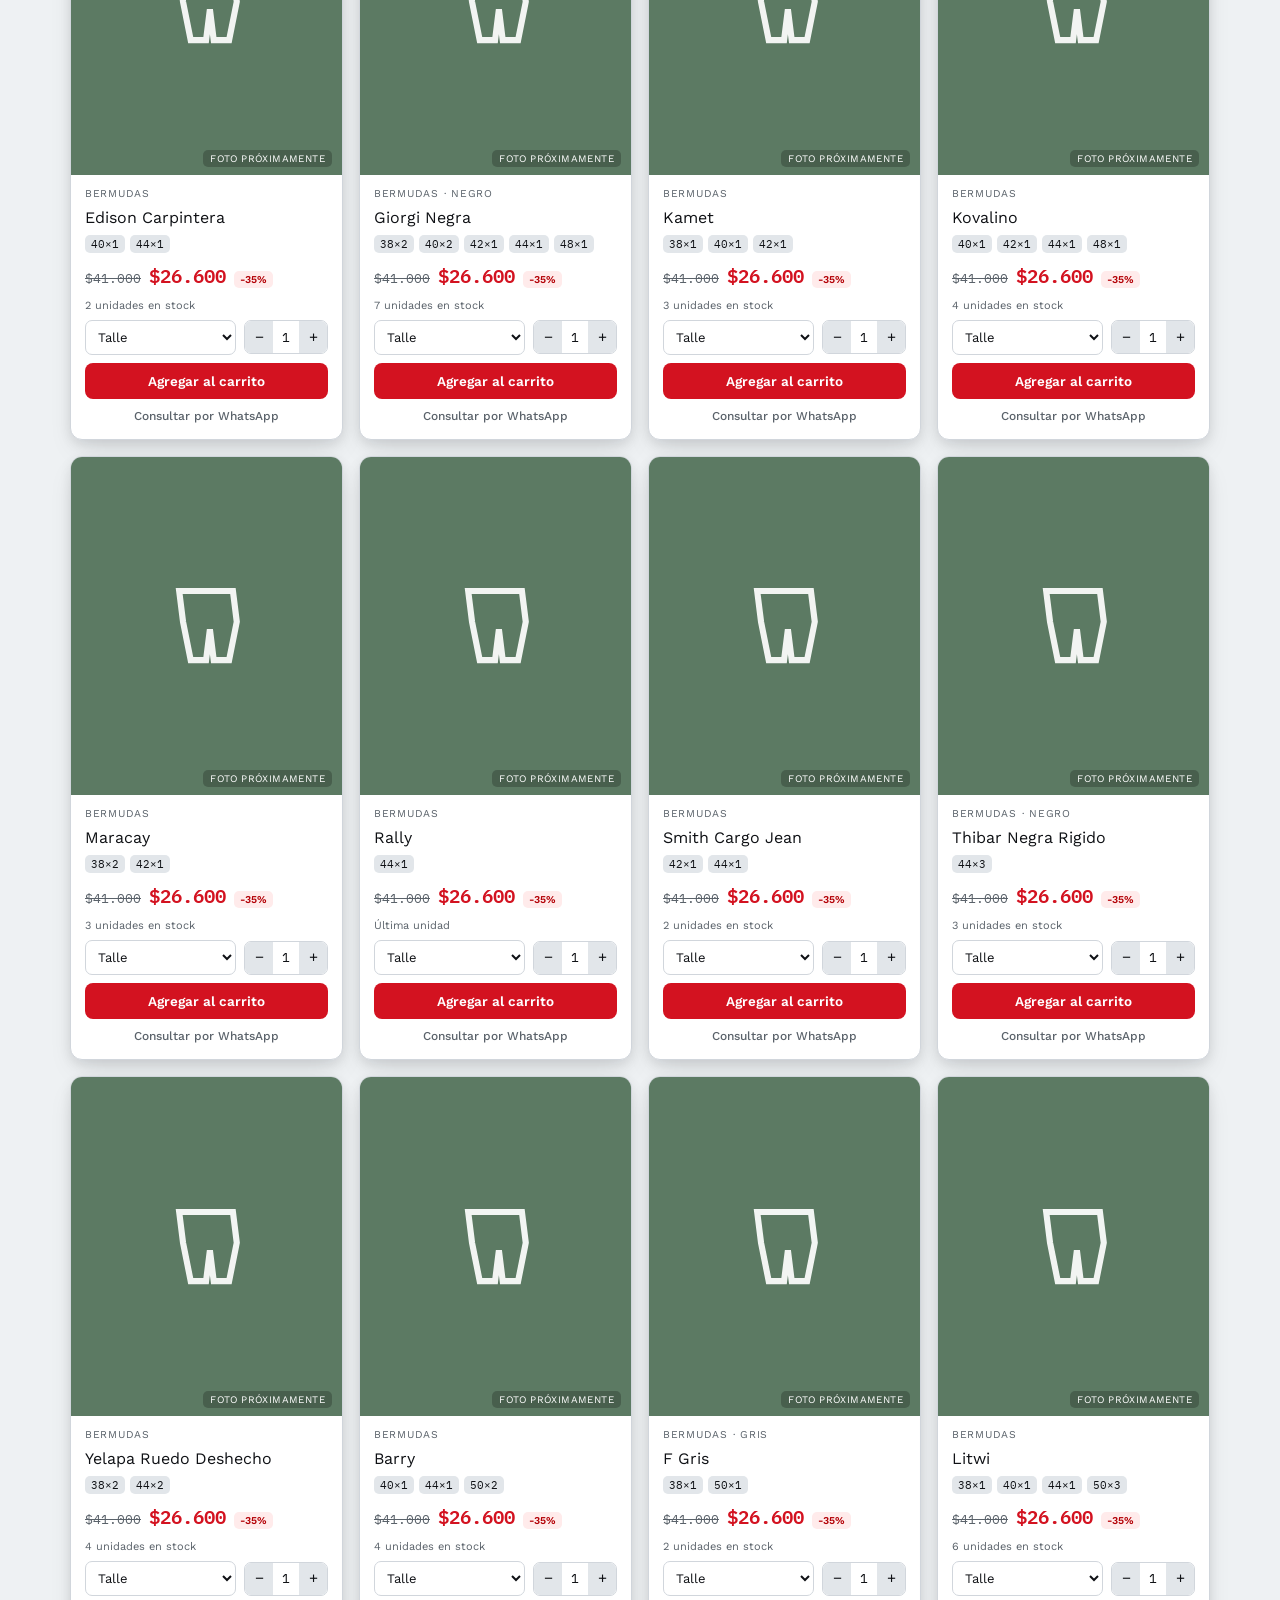
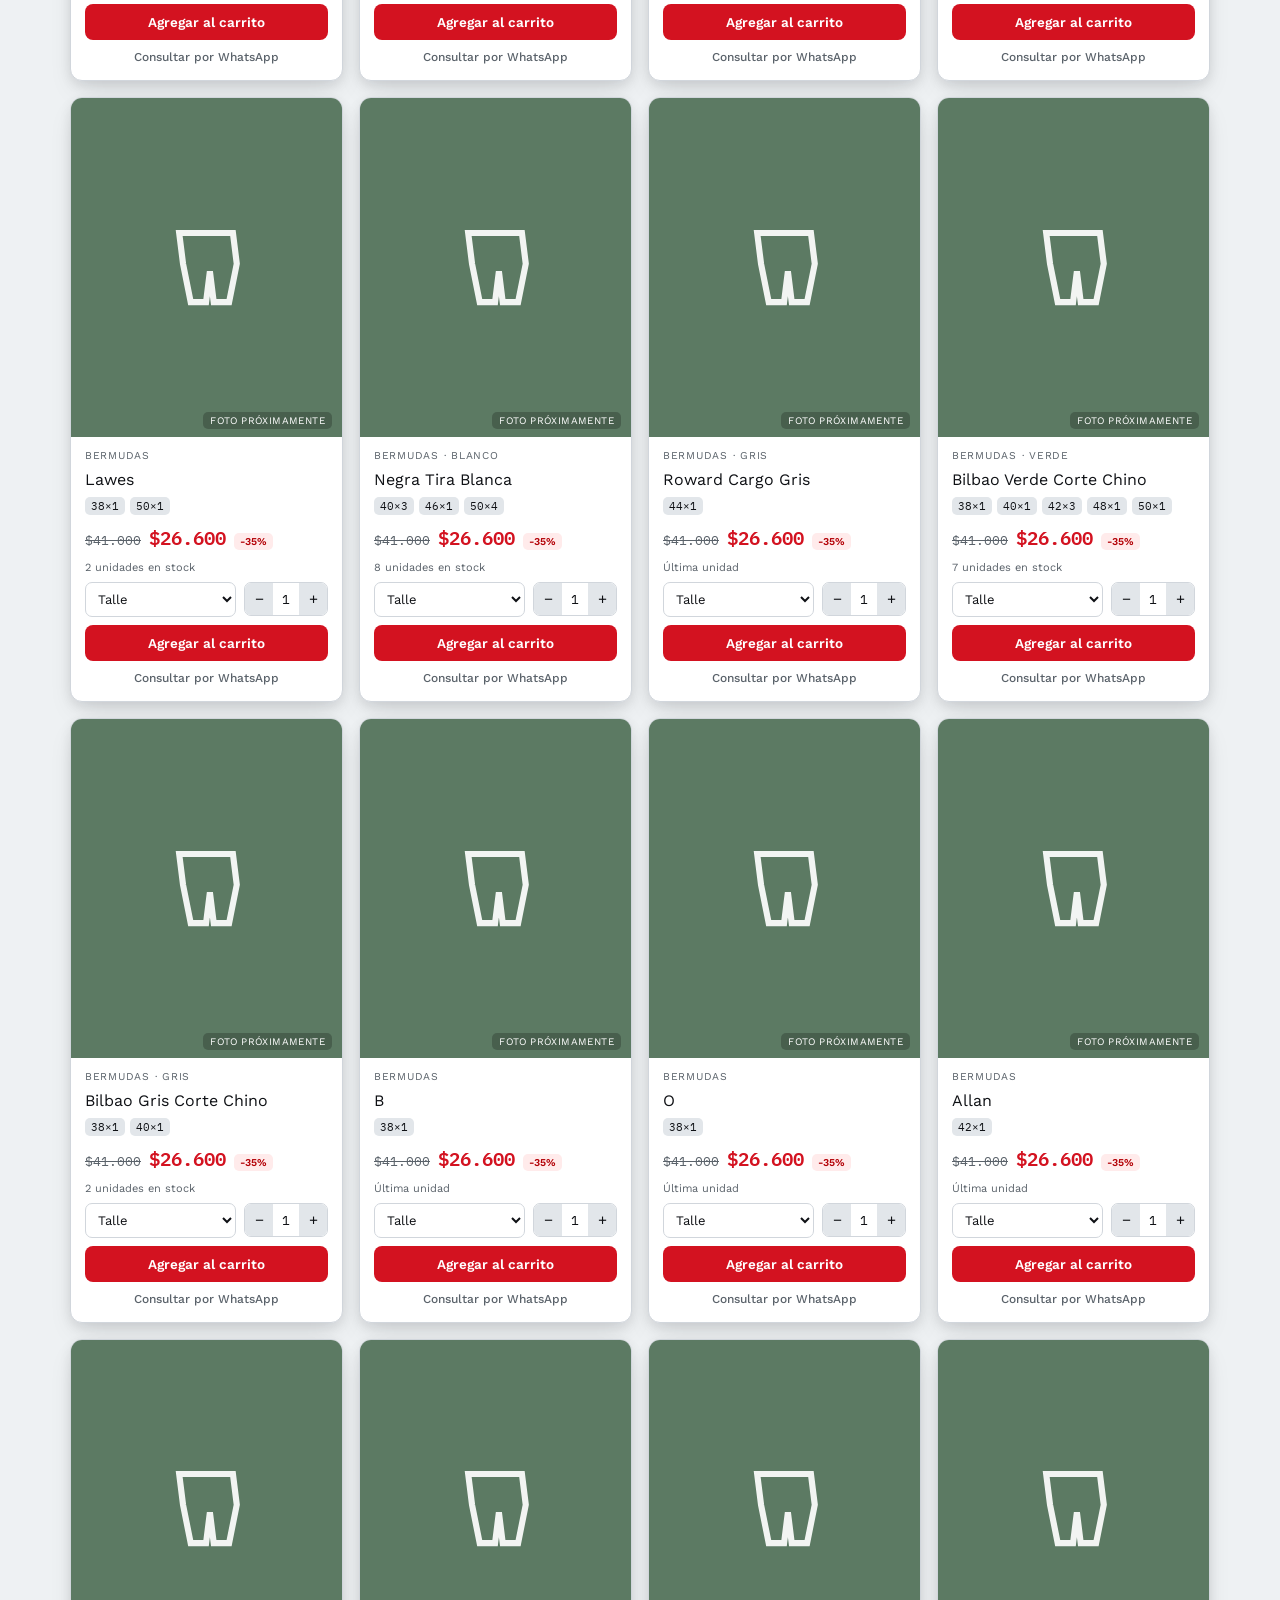
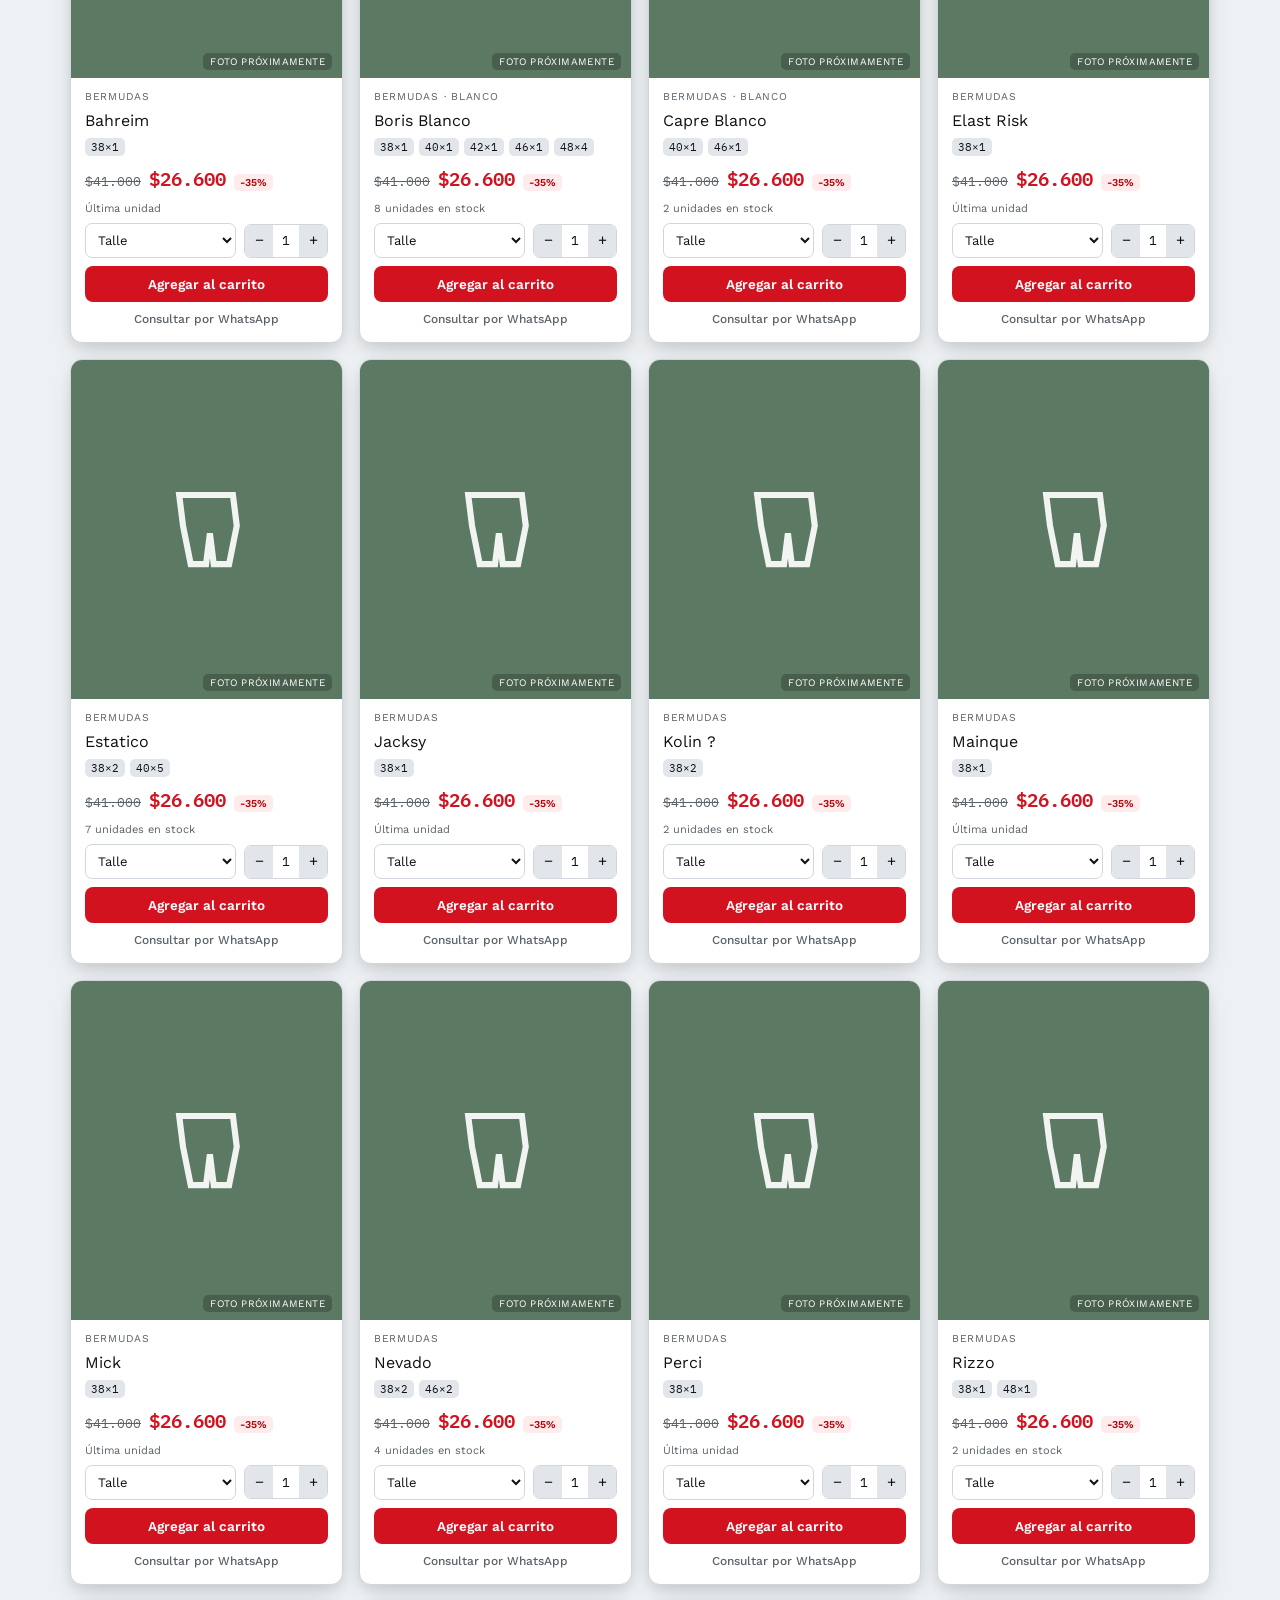
==== commit 21982f8b: "Add files via upload" ====
--- a/index.html
+++ b/index.html
@@ -101,6 +101,49 @@
   </div>
 </aside>
 
+<div class="product-modal-overlay" id="modalOverlay"></div>
+<div class="product-modal" id="productModal" role="dialog" aria-modal="true" aria-label="Detalle del producto" hidden>
+  <button class="modal-close" id="modalClose" aria-label="Cerrar">
+    <svg width="18" height="18" viewBox="0 0 24 24" fill="none" stroke="currentColor" stroke-width="2"><line x1="5" y1="5" x2="19" y2="19"/><line x1="19" y1="5" x2="5" y2="19"/></svg>
+  </button>
+  <div class="modal-inner">
+    <div class="modal-gallery">
+      <div class="modal-gallery-main" id="modalGalleryMain"></div>
+      <button class="modal-nav modal-prev" id="modalPrev" aria-label="Foto anterior">
+        <svg width="20" height="20" viewBox="0 0 24 24" fill="none" stroke="currentColor" stroke-width="2.2"><path d="M15 18l-6-6 6-6"/></svg>
+      </button>
+      <button class="modal-nav modal-next" id="modalNext" aria-label="Foto siguiente">
+        <svg width="20" height="20" viewBox="0 0 24 24" fill="none" stroke="currentColor" stroke-width="2.2"><path d="M9 18l6-6-6-6"/></svg>
+      </button>
+      <span class="modal-counter" id="modalCounter" hidden></span>
+      <div class="modal-thumbs" id="modalThumbs"></div>
+    </div>
+    <div class="modal-details">
+      <div class="card-cat" id="modalCat"></div>
+      <h2 class="modal-name" id="modalName"></h2>
+      <div class="talles" id="modalTalles"></div>
+      <div class="price-row">
+        <span class="price-orig" id="modalPriceOrig"></span>
+        <span class="price-liq" id="modalPriceLiq"></span>
+        <span class="off-badge" id="modalOffBadge"></span>
+      </div>
+      <div class="stock-note" id="modalStockNote"></div>
+      <div class="card-controls">
+        <select class="talle-select" id="modalTalleSelect" aria-label="Elegir talle">
+          <option value="">Talle</option>
+        </select>
+        <div class="qty-stepper">
+          <button type="button" class="qty-btn" id="modalQtyMinus" aria-label="Restar" disabled>−</button>
+          <span class="qty-value text-muted" id="modalQtyValue">1</span>
+          <button type="button" class="qty-btn" id="modalQtyPlus" aria-label="Sumar" disabled>+</button>
+        </div>
+      </div>
+      <button type="button" class="add-cart-btn" id="modalAddBtn">Agregar al carrito</button>
+      <a class="wa-link-small" id="modalWaLink" href="#" target="_blank" rel="noopener">Consultar por WhatsApp</a>
+    </div>
+  </div>
+</div>
+
 <script src="products.fallback.js"></script>
 <script src="app.js"></script>
 </body>
--- a/styles.css
+++ b/styles.css
@@ -117,6 +117,17 @@
 .search input:focus{outline:2px solid var(--accent); outline-offset:1px;}
 .search svg{position:absolute; left:10px; top:50%; transform:translateY(-50%); opacity:0.55;}
 
+.placeholder-banner {
+  background: #fff3cd;
+  color: #664d03;
+  text-align: center;
+  padding: 10px 16px;
+  font-family: var(--sans);
+  font-size: 13px;
+  border-bottom: 2px dashed #e0b400;
+  position: relative;
+  z-index: 60;
+}
 /* ---------- botón carrito ---------- */
 .cart-btn{
   position:relative;
@@ -637,6 +648,114 @@
   font-size:12.5px;
 }
 
+/* ---------- swatch clickeable (abre el modal de producto) ---------- */
+.swatch{cursor:pointer;}
+.card-name-link{
+  cursor:pointer; text-align:left; background:none; border:none; padding:0;
+  font:inherit; color:inherit;
+}
+.card-name-link:hover{text-decoration:underline;}
+
+/* ---------- modal de producto (galería de fotos + detalle) ---------- */
+body.modal-open-lock{overflow:hidden;}
+.product-modal-overlay{
+  position:fixed; inset:0; z-index:50;
+  background:rgba(10,12,14,0.6);
+  backdrop-filter:blur(2px);
+  opacity:0; pointer-events:none;
+  transition:opacity 0.22s ease;
+}
+.product-modal-overlay.open{opacity:1; pointer-events:auto;}
+.product-modal{
+  position:fixed; z-index:51;
+  top:50%; left:50%; transform:translate(-50%, -48%);
+  width:min(920px, 94vw);
+  max-height:90vh;
+  background:var(--surface);
+  border:1px solid var(--line);
+  border-radius:16px;
+  box-shadow:0 20px 60px -12px rgba(0,0,0,0.4), var(--shadow);
+  opacity:0; visibility:hidden; pointer-events:none;
+  transition:opacity 0.22s ease, transform 0.22s ease;
+  overflow:hidden;
+}
+.product-modal.open{
+  opacity:1; visibility:visible; pointer-events:auto;
+  transform:translate(-50%, -50%);
+}
+.product-modal[hidden]{display:block;} /* lo mostramos/ocultamos con .open, no con [hidden] */
+.modal-close{
+  position:absolute; top:12px; right:12px; z-index:3;
+  display:flex; align-items:center; justify-content:center;
+  width:34px; height:34px;
+  background:var(--surface); border:1px solid var(--line); border-radius:999px;
+  color:var(--ink); cursor:pointer;
+  transition:background 0.15s, color 0.15s, transform 0.15s;
+}
+.modal-close:hover{background:var(--accent); color:var(--accent-ink); transform:rotate(90deg);}
+.modal-inner{
+  display:grid; grid-template-columns:1.15fr 1fr;
+  max-height:90vh;
+}
+@media (max-width:760px){
+  .modal-inner{grid-template-columns:1fr; overflow-y:auto; max-height:90vh;}
+}
+.modal-gallery{
+  position:relative;
+  background:var(--bg);
+  display:flex; align-items:center; justify-content:center;
+  aspect-ratio:4/5;
+}
+@media (max-width:760px){ .modal-gallery{aspect-ratio:1/1;} }
+.modal-gallery-main{
+  position:absolute; inset:0;
+  background-size:cover; background-position:center;
+  display:flex; align-items:center; justify-content:center;
+  color:var(--muted);
+}
+.modal-gallery-main svg{width:30%; height:30%; opacity:0.5;}
+.modal-nav{
+  position:absolute; top:50%; transform:translateY(-50%); z-index:2;
+  display:flex; align-items:center; justify-content:center;
+  width:36px; height:36px; border-radius:999px;
+  background:rgba(15,17,21,0.45); color:#fff; border:none; cursor:pointer;
+  transition:background 0.15s;
+}
+.modal-nav:hover{background:rgba(15,17,21,0.7);}
+.modal-nav[hidden]{display:none;}
+.modal-prev{left:12px;}
+.modal-next{right:12px;}
+.modal-counter{
+  position:absolute; top:12px; left:12px; z-index:2;
+  background:rgba(15,17,21,0.5); color:#fff;
+  font-family:'IBM Plex Mono', monospace; font-size:11.5px;
+  padding:4px 9px; border-radius:999px;
+}
+.modal-thumbs{
+  position:absolute; bottom:10px; left:0; right:0; z-index:2;
+  display:flex; gap:6px; justify-content:center; flex-wrap:wrap; padding:0 10px;
+}
+.modal-thumbs[hidden]{display:none;}
+.modal-thumb{
+  width:40px; height:48px; flex:none;
+  border-radius:6px; border:2px solid rgba(255,255,255,0.7);
+  background-size:cover; background-position:center;
+  cursor:pointer; opacity:0.7; padding:0;
+  transition:opacity 0.15s, border-color 0.15s;
+}
+.modal-thumb:hover{opacity:1;}
+.modal-thumb.active{opacity:1; border-color:var(--accent);}
+.modal-details{
+  padding:26px 26px 24px;
+  display:flex; flex-direction:column; gap:10px;
+  overflow-y:auto;
+}
+.modal-name{margin:0; font-size:28px; line-height:1.1;}
+.modal-details .price-row{margin-top:4px;}
+.modal-details .card-controls{margin-top:6px;}
+.modal-details .add-cart-btn{margin-top:2px;}
+.modal-details .wa-link-small{align-self:flex-start;}
+
 @media (prefers-reduced-motion: reduce){
   *{transition:none !important;}
 }
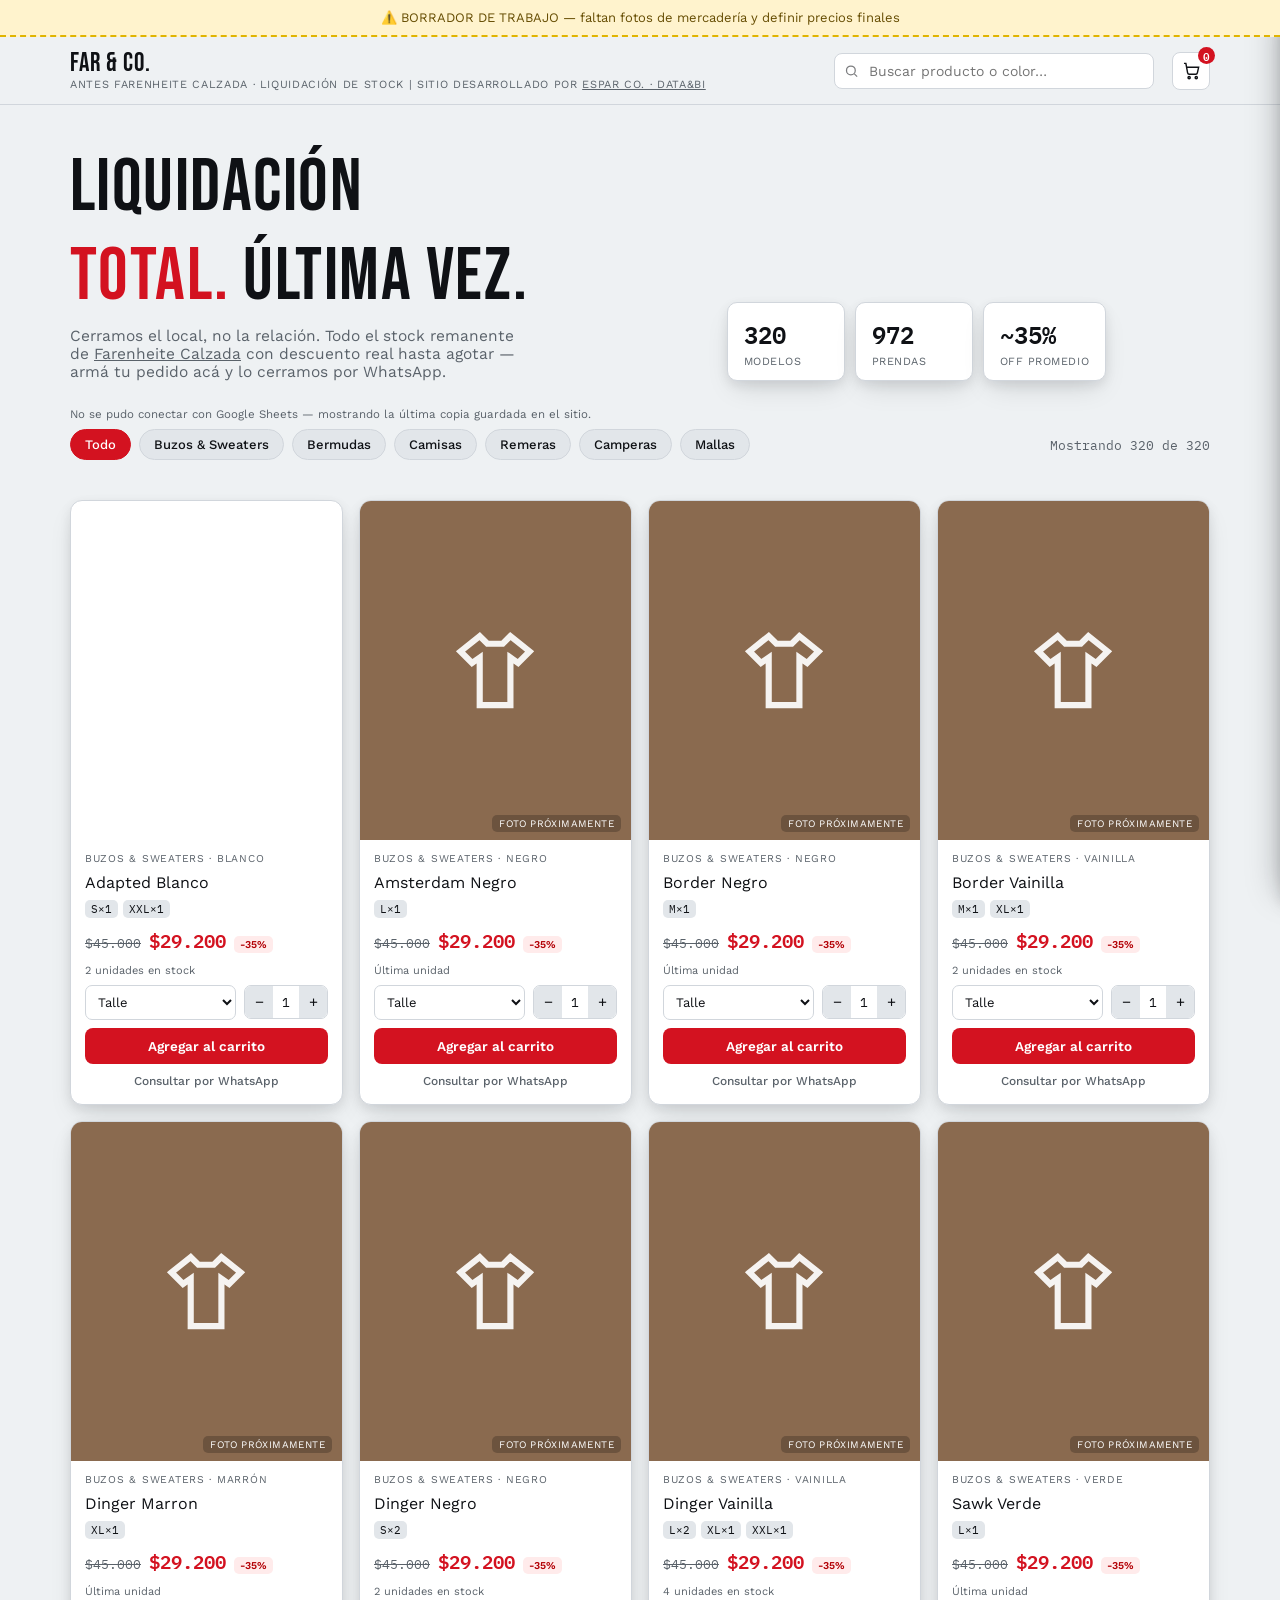
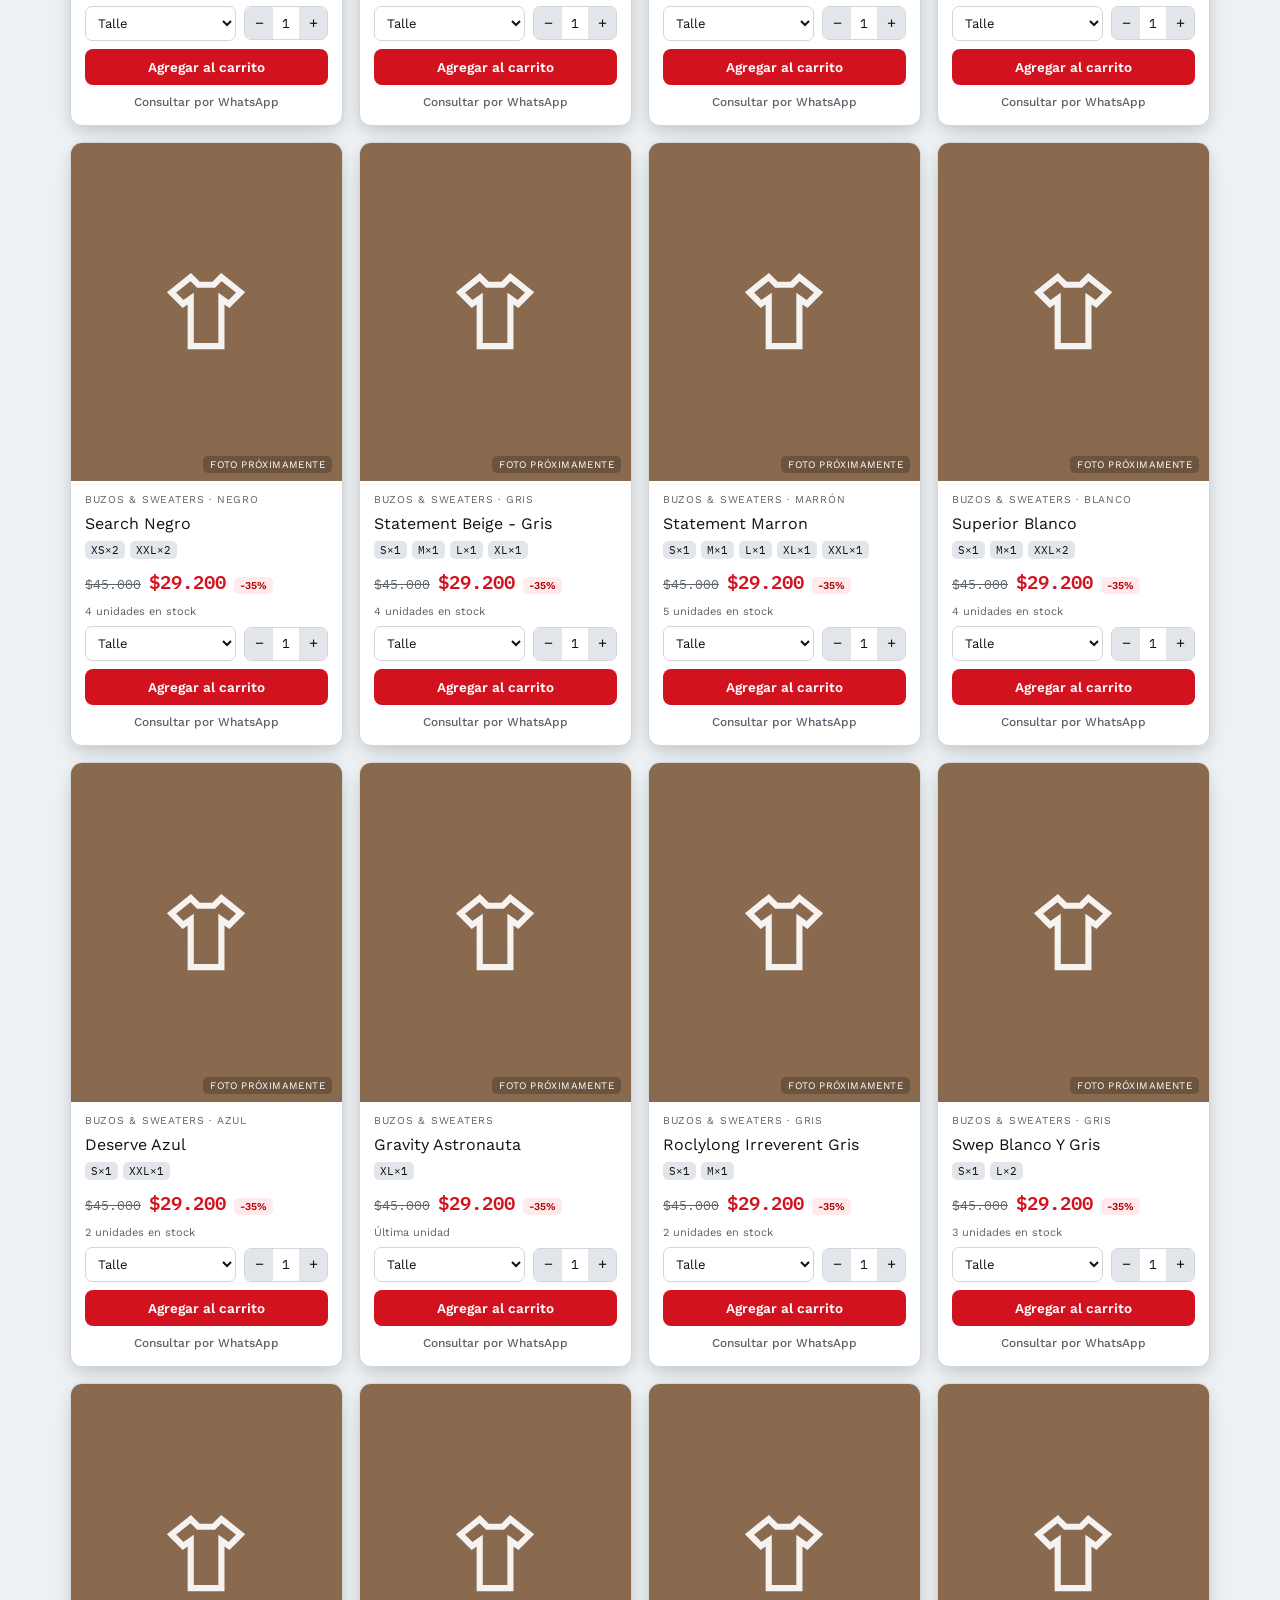
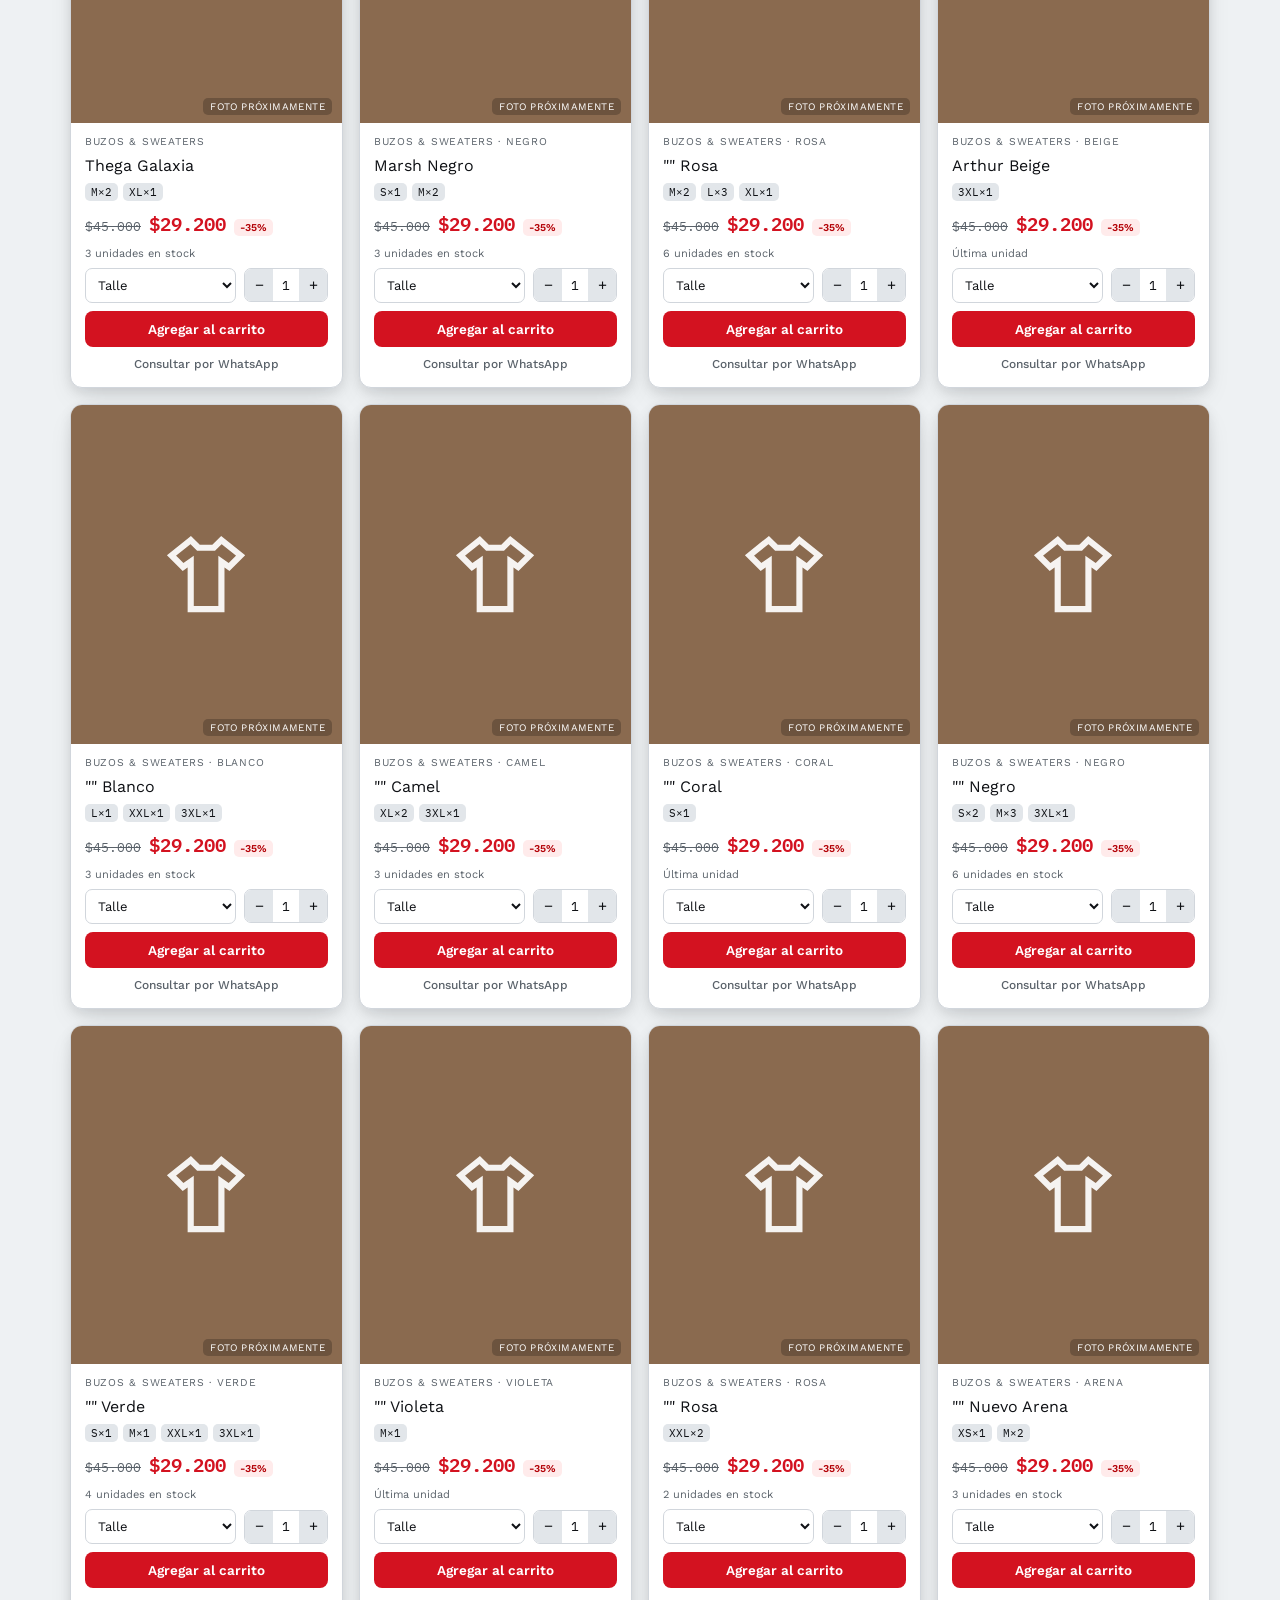
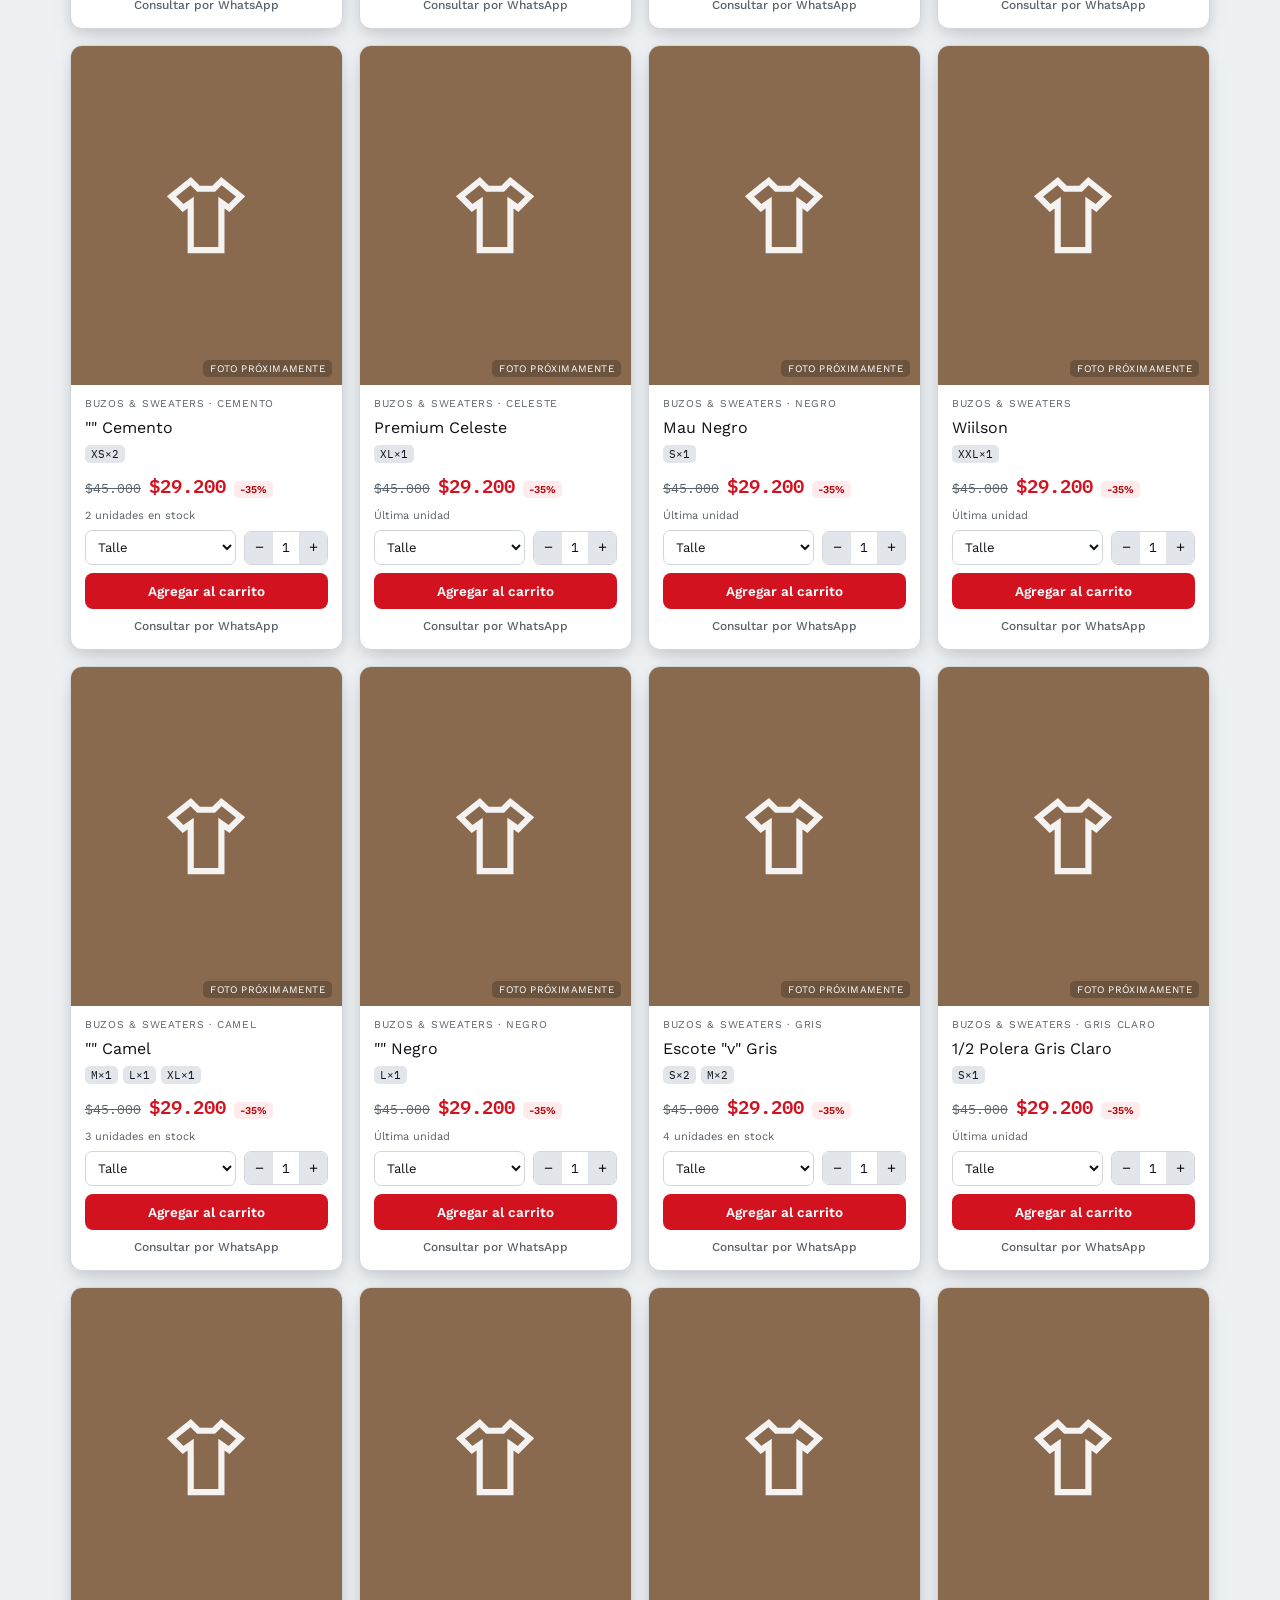
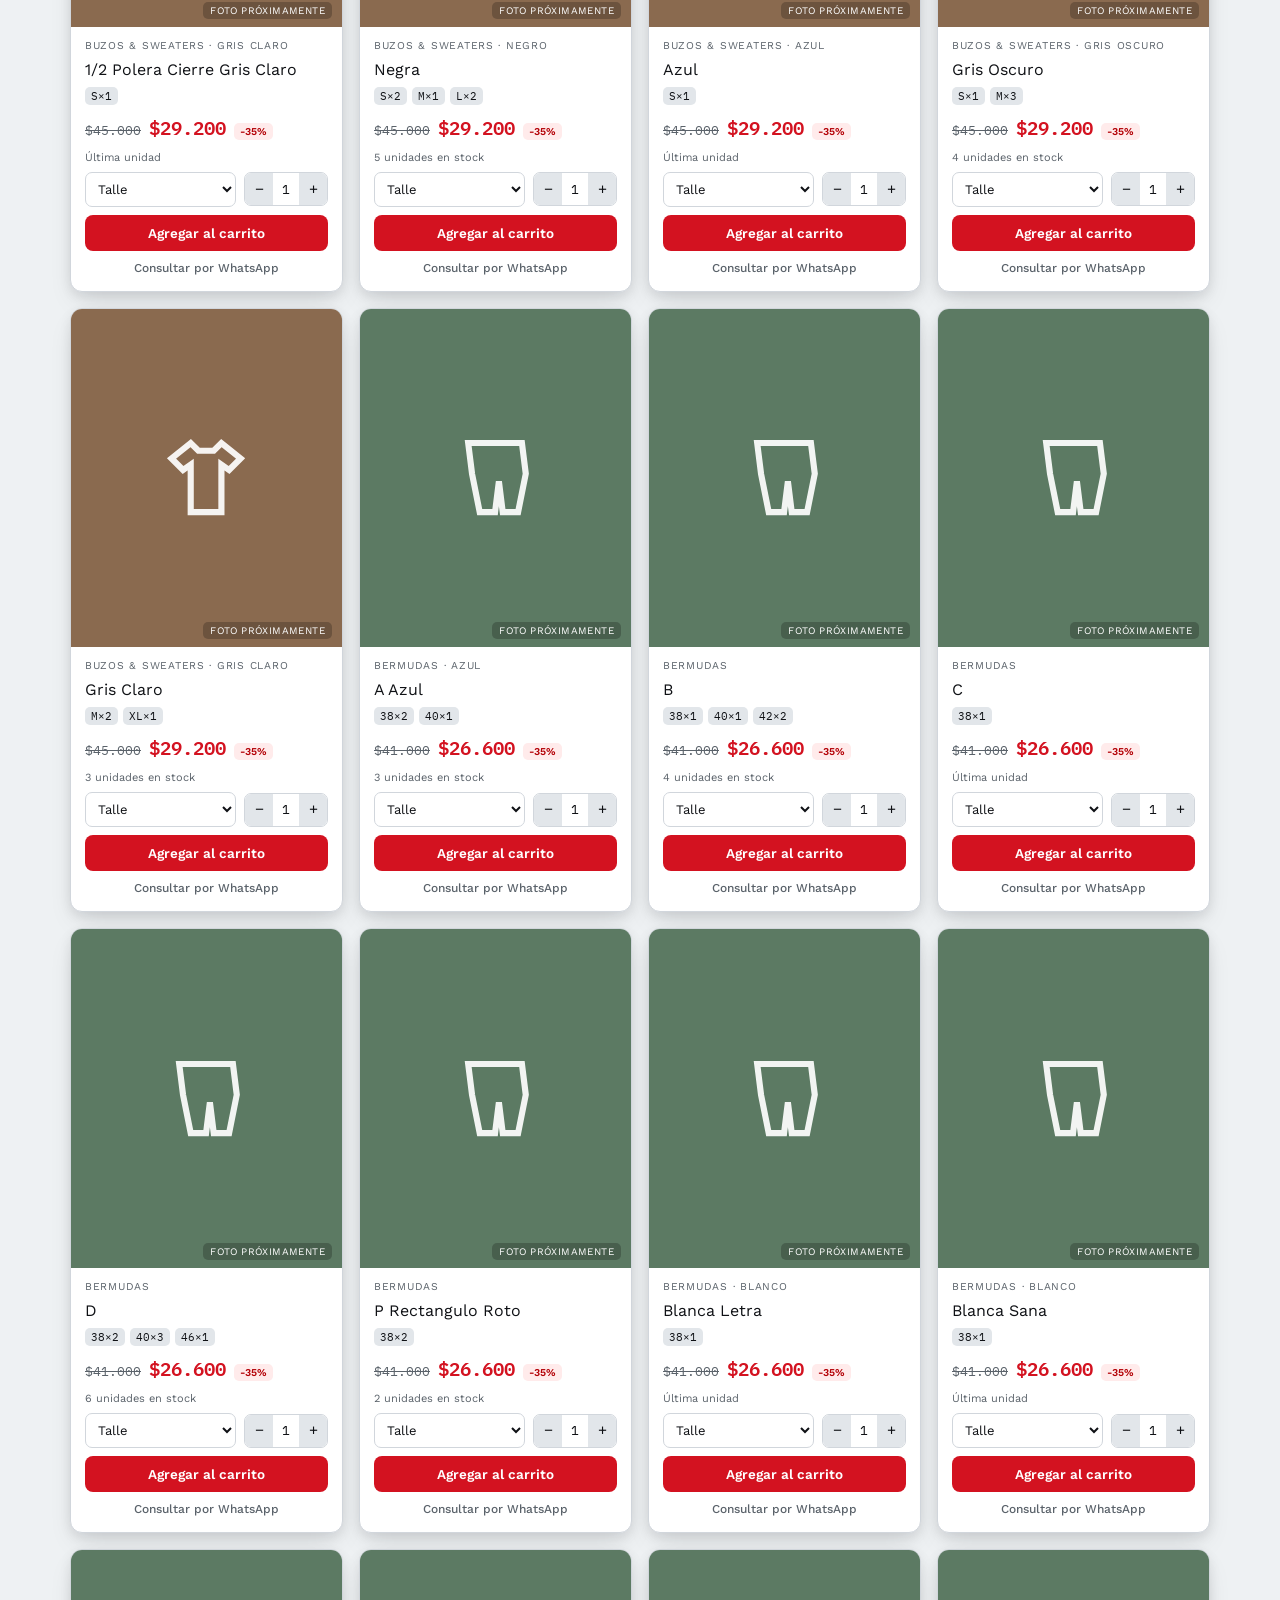
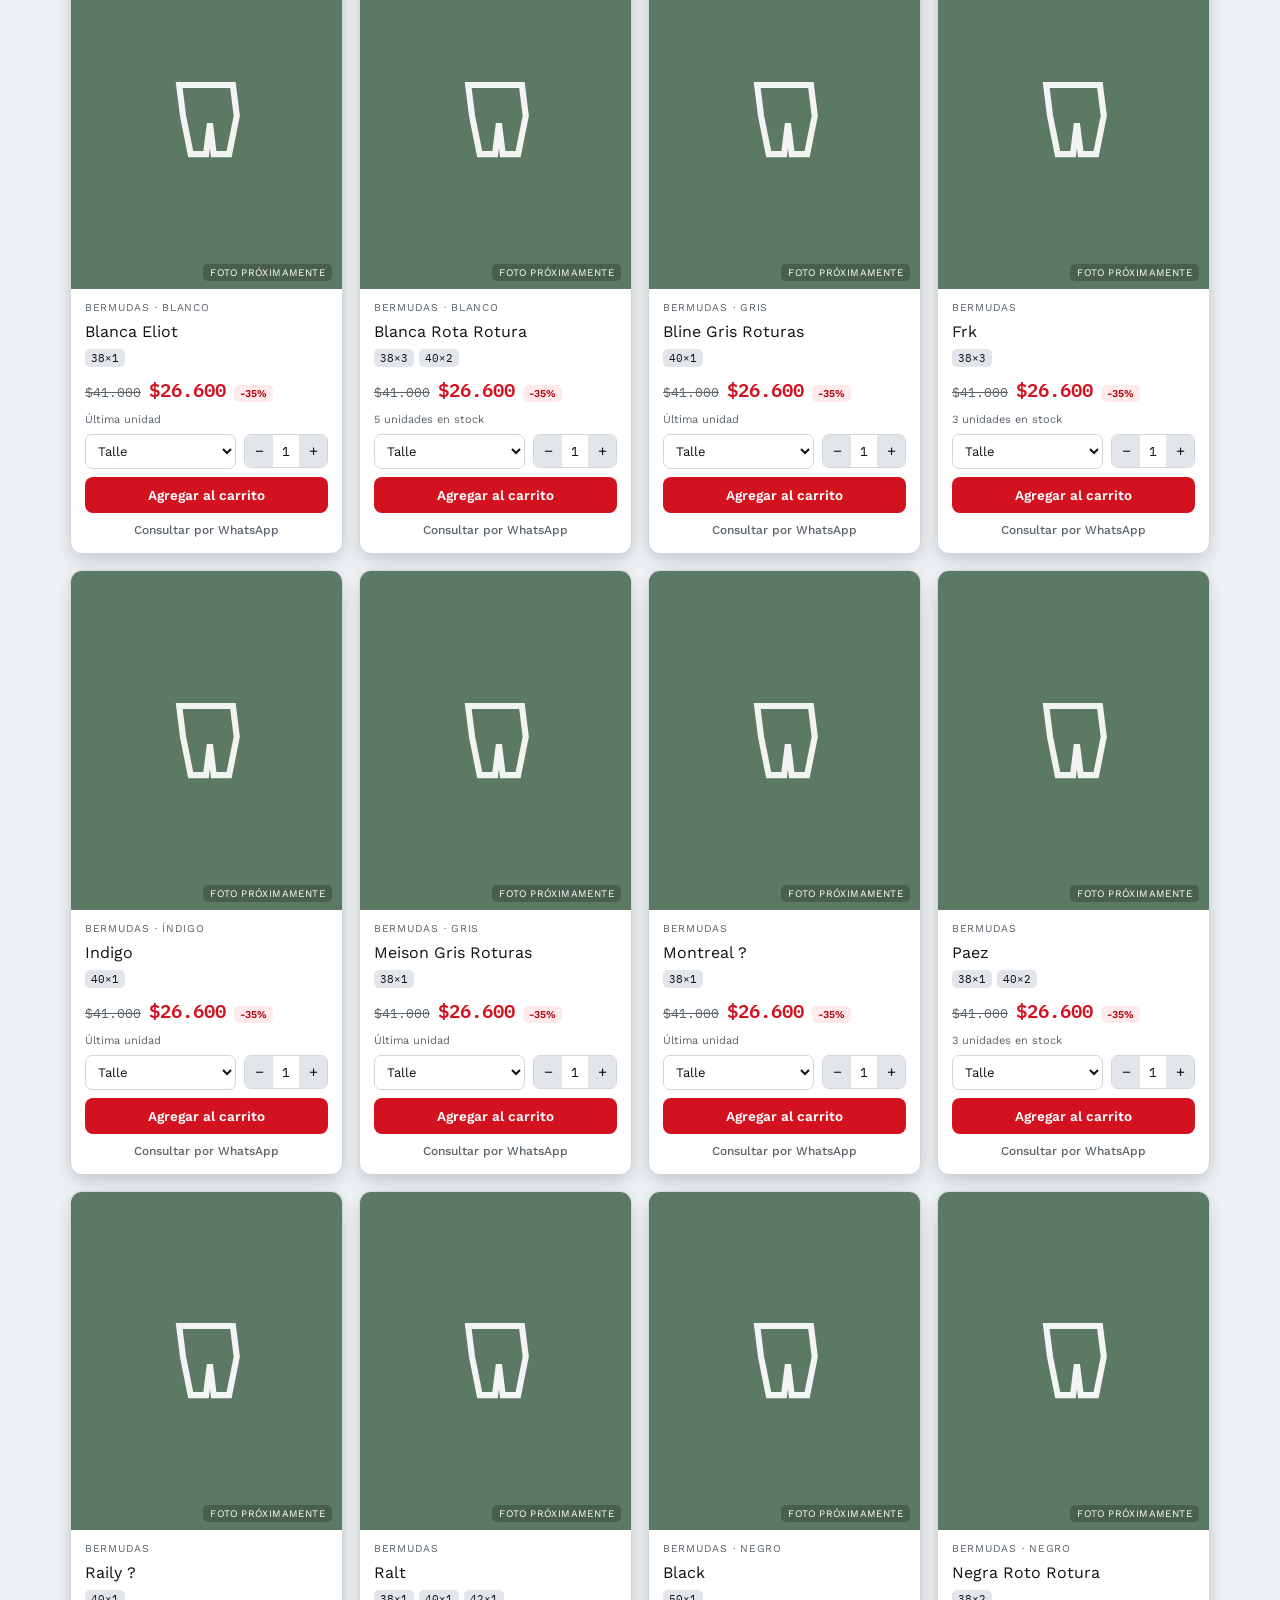
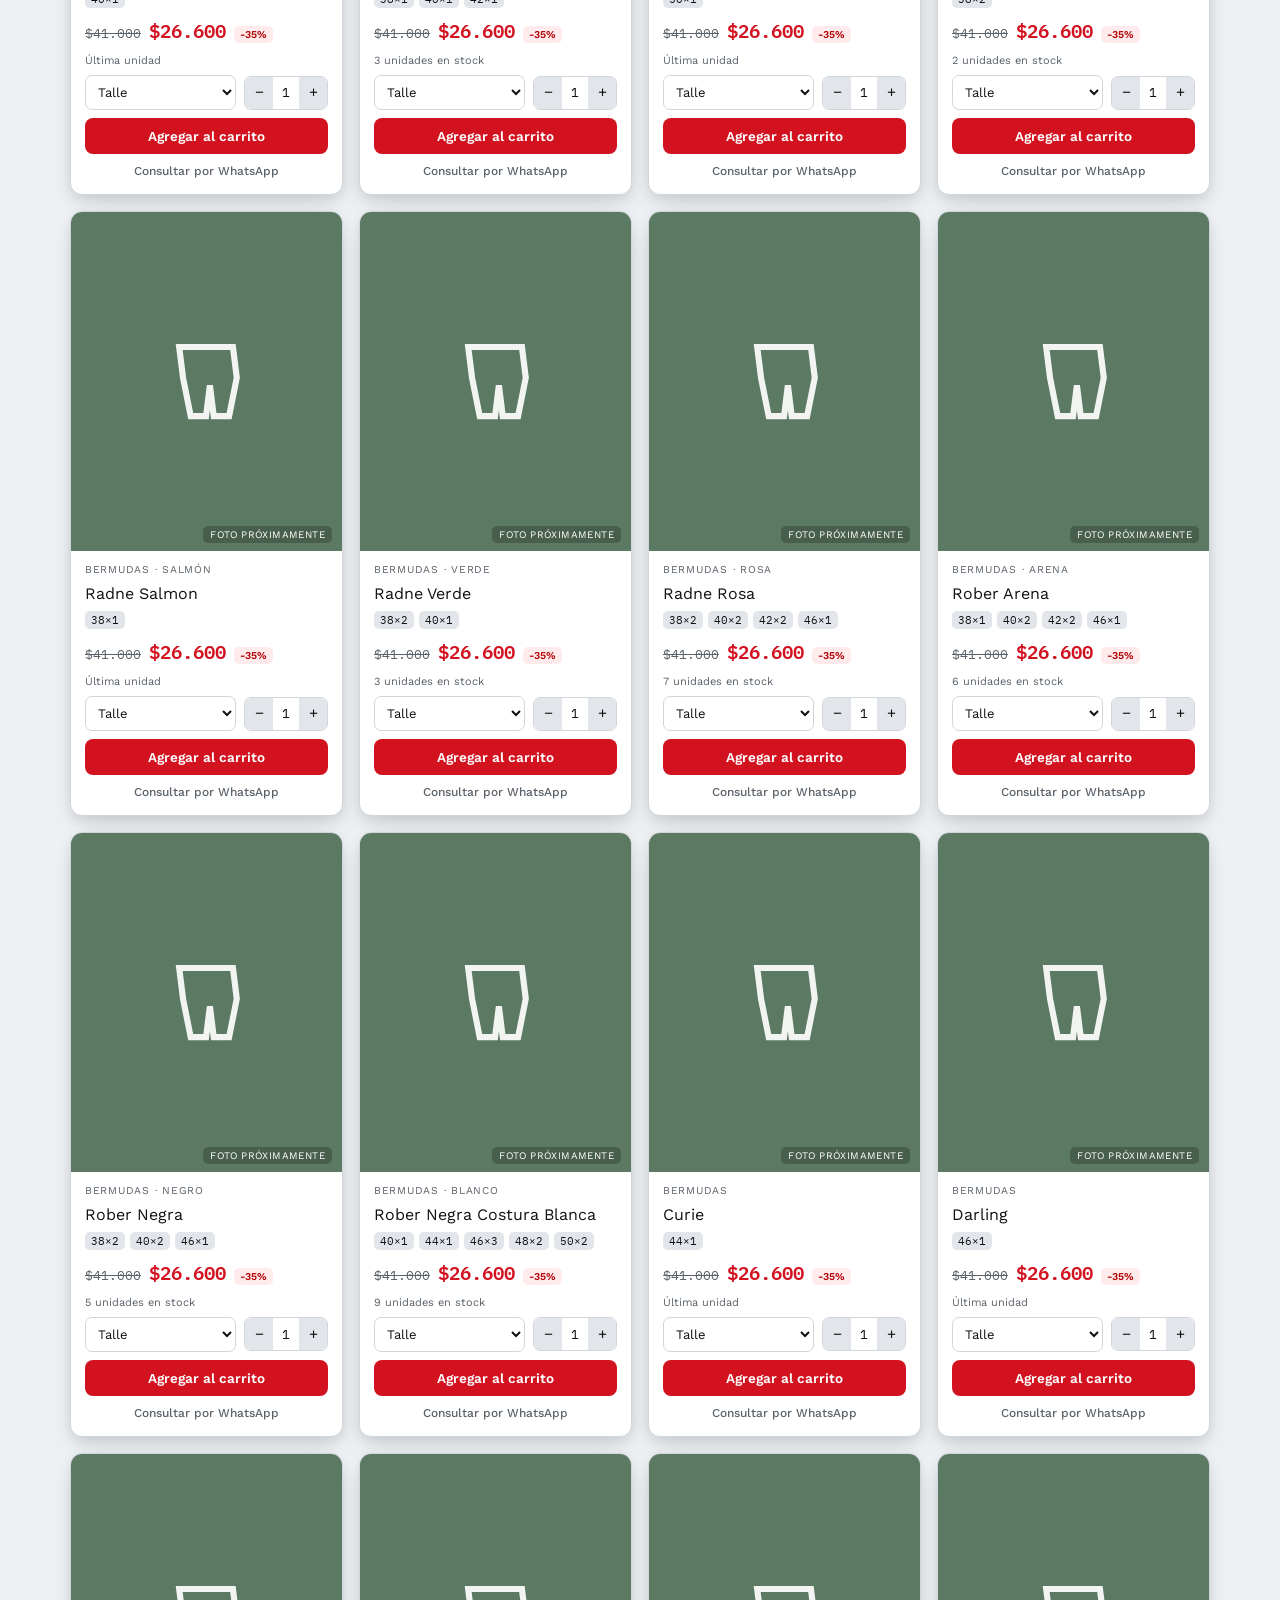
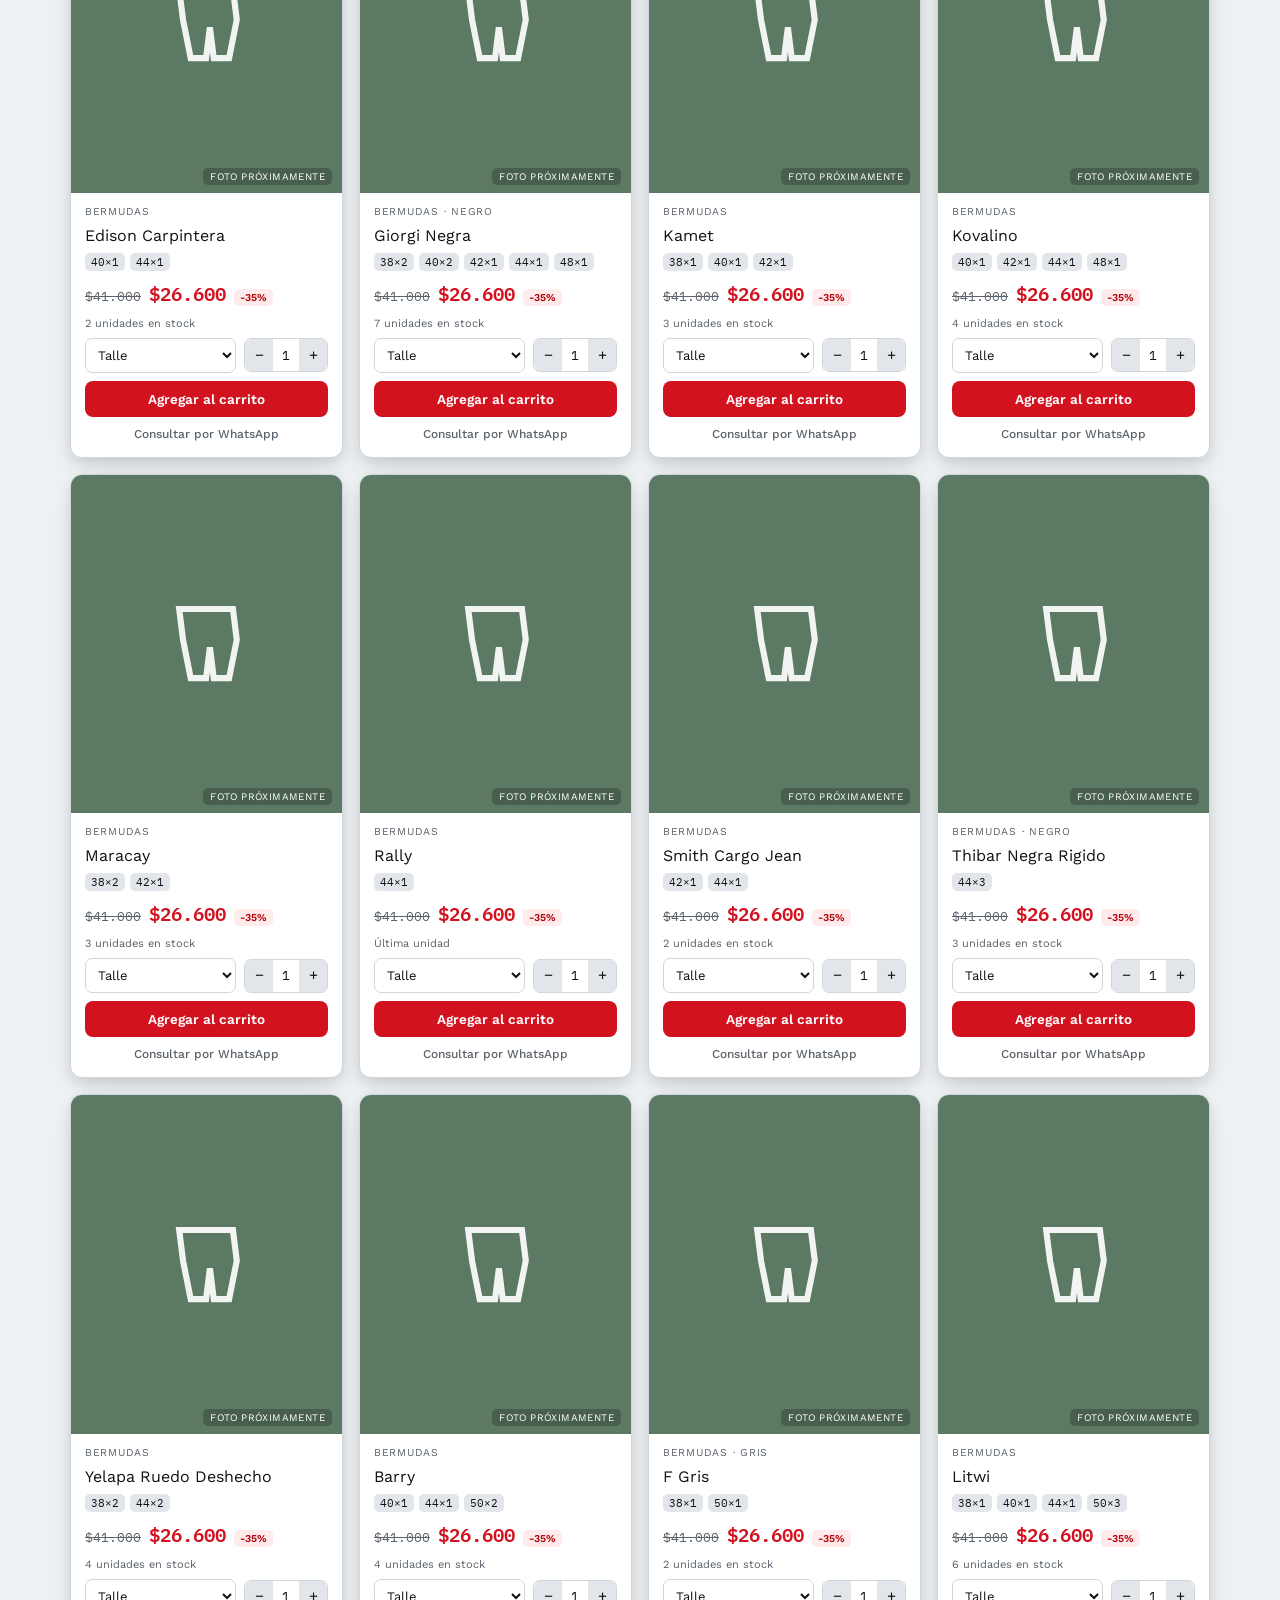
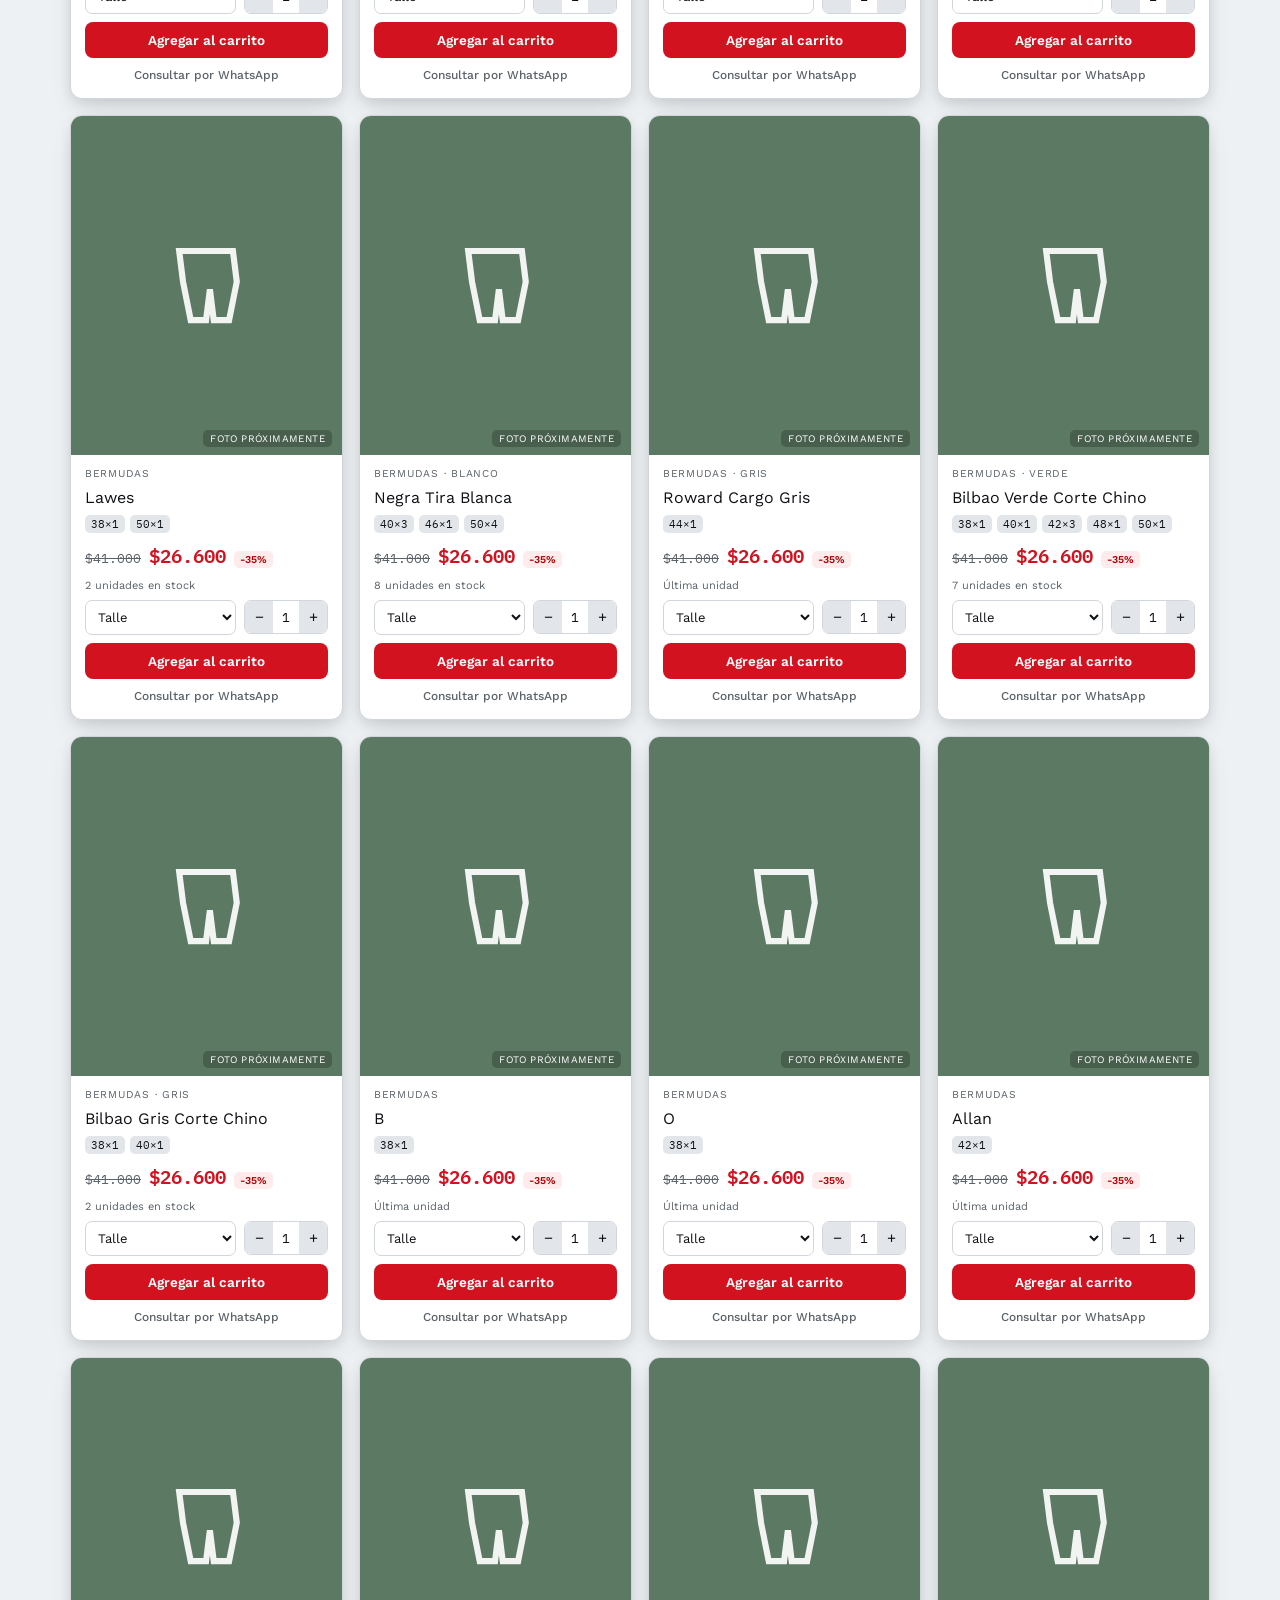
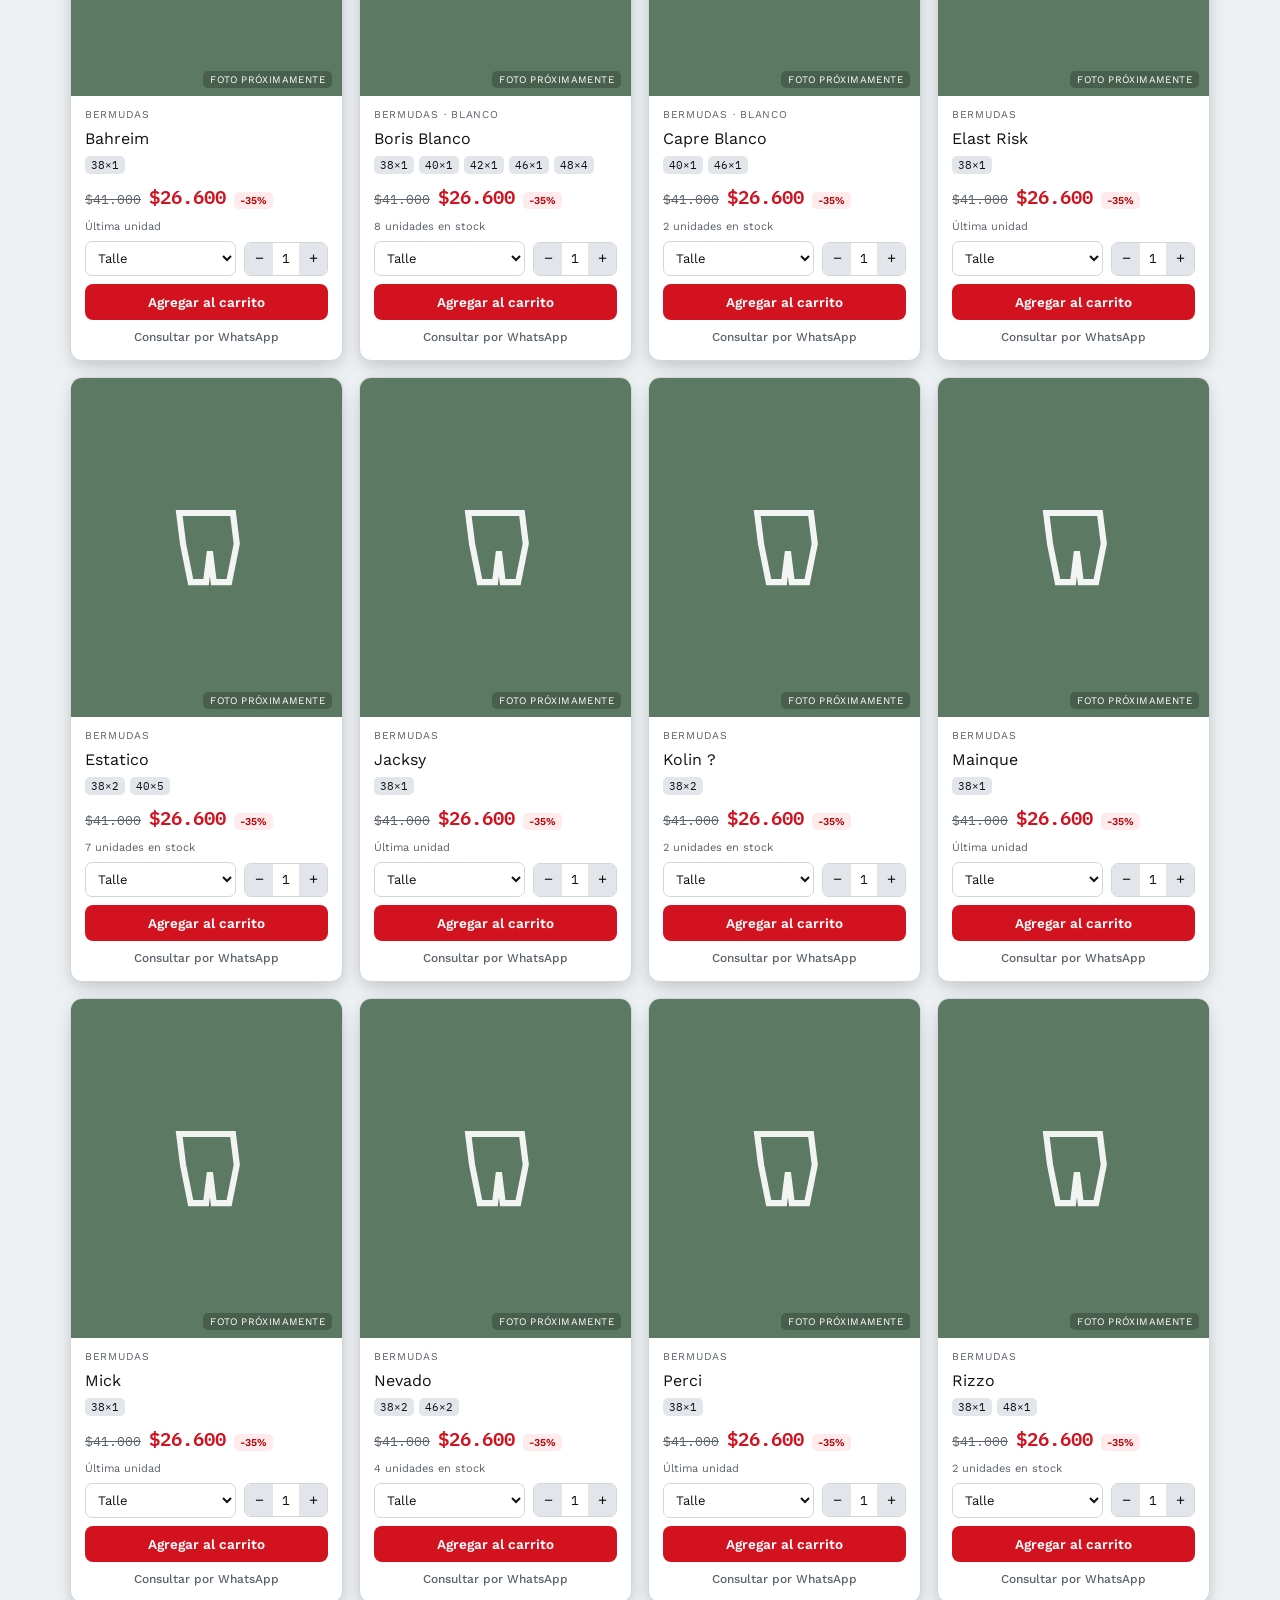
==== commit 0420b618: "Update index.html" ====
--- a/index.html
+++ b/index.html
@@ -122,6 +122,7 @@
       <div class="card-cat" id="modalCat"></div>
       <h2 class="modal-name" id="modalName"></h2>
       <div class="talles" id="modalTalles"></div>
+      <div class="modal-details" id="modalDetails"></div>
       <div class="price-row">
         <span class="price-orig" id="modalPriceOrig"></span>
         <span class="price-liq" id="modalPriceLiq"></span>
--- a/styles.css
+++ b/styles.css
@@ -571,6 +571,14 @@
 .wa-btn-checkout:hover{opacity:1; background:#20bd5a; transform:translateY(-1px);}
 .wa-btn-checkout svg{width:17px; height:17px;}
 
+.modal-details {
+  margin-top: 12px;
+  font-size: 0.9rem;
+  color: #555;
+  line-height: 1.4;
+  white-space: pre-line; /* Preserva saltos de línea de la hoja de cálculo */
+}
+
 /* ---------- AJUSTES PARA CELULAR (Dispositivos Móviles) ---------- */
 @media (max-width: 767px) {
   .grid {
